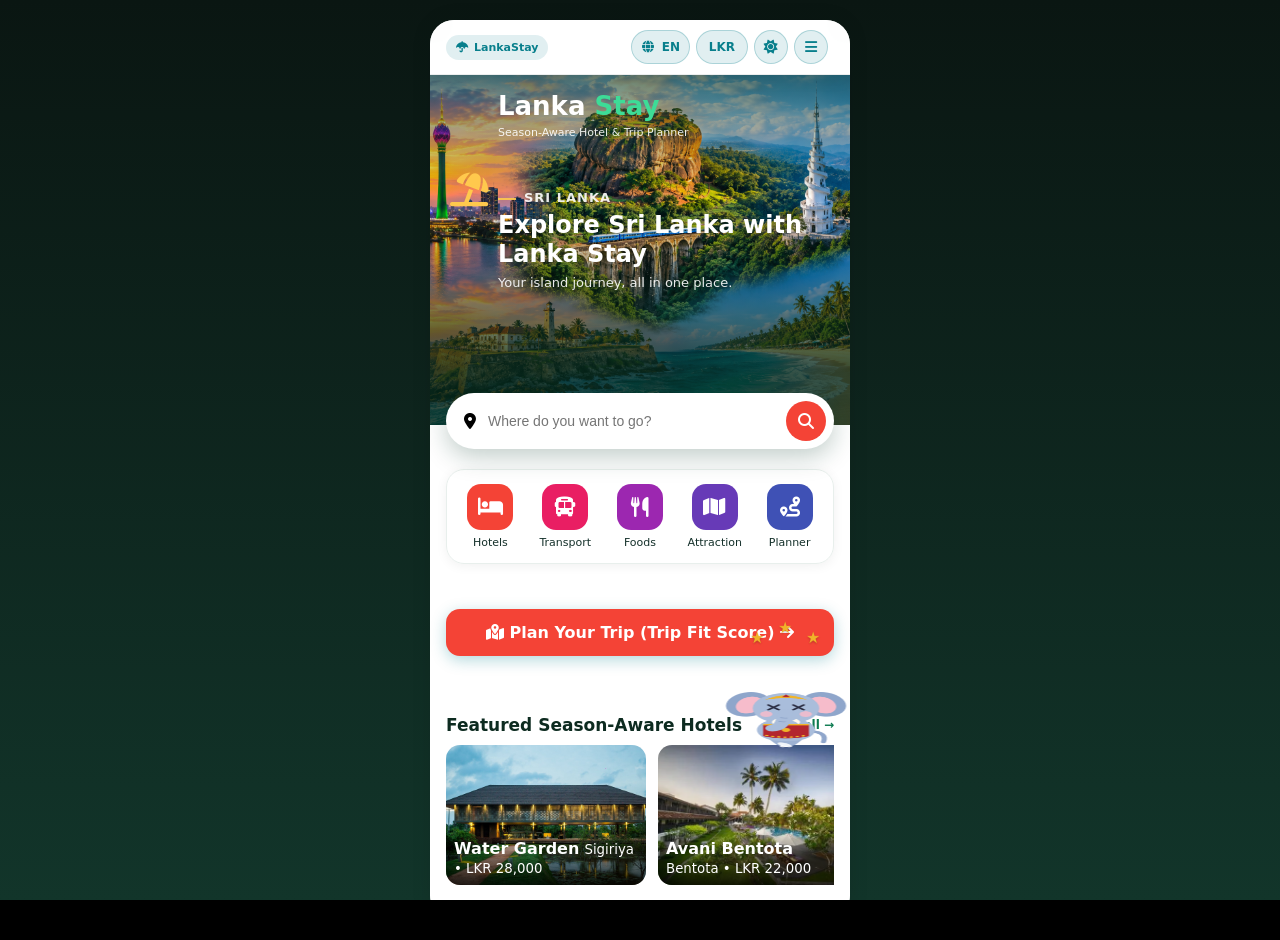
==== index.html @ 97953685 "Update index.html" ====
<!DOCTYPE html>
<html lang="en">

<head>
  <meta charset="UTF-8">
  <meta name="viewport" content="width=device-width, initial-scale=1.0">
  <title>LankaStay - Home</title>
  <link rel="stylesheet" href="https://cdnjs.cloudflare.com/ajax/libs/font-awesome/6.7.2/css/all.min.css">
  <link rel="stylesheet" href="stylego.css">
</head>

<body>
  <div class="app" id="appFrame">
    <div class="sys-utility-bar">
      <div class="sys-alert"><i class="fa-solid fa-umbrella"></i> <span data-i18n="poya_alert"><b>LankaStay</b></span>
      </div>
      <div class="sys-utility-controls">
        <label class="sys-select">
          <i class="fa-solid fa-globe"></i>
          <select id="langSelect" onchange="setLanguage(this.value)" aria-label="Language">
            <option value="en">EN</option>
            <option value="si">සිං</option>
            <option value="ta">த</option>
          </select>
        </label>
        <button class="sys-btn sys-curr-btn" onclick="toggleCurrency()" aria-label="Currency">LKR</button>
        <button class="sys-btn sys-theme-btn" onclick="toggleDarkMode()" aria-label="Toggle dark mode">
          <i class="fa-solid fa-sun"></i><i class="fa-solid fa-moon"></i>
          <button class="sys-btn sys-theme-btn" onclick="toggleMenu()" aria-label="Open Menu">
            <i class="fa-solid fa-bars"></i>
          </button>
        </button>

        <!-- Slide-out Drawer Navigation Menu -->
        <div id="navDrawer" class="nav-drawer">
          <div class="drawer-header">
            <div class="footer-logo" style="margin-bottom:0;">
              <i class="fa-solid fa-umbrella-beach logo-icon-gold" style="font-size:24px;"></i>
              <div class="logo-text">
                <h2 class="color123">LANKA STAY</h2>
              </div>
            </div>
            <button class="close-btn" onclick="toggleMenu()" aria-label="Close Menu"><i
                class="fa-solid fa-xmark"></i></button>
          </div>

          <div class="drawer-content">
            <span class="drawer-section-title">EXPLORE</span>
            <a href="index.html" class="drawer-link active">Home</a>
            <a href="hotel.html" class="drawer-link">Hotel Packages</a>
            <a href="explore.html" class="drawer-link">Explore</a>
            <a href="planner.html" class="drawer-link">Trip Planner</a>
            <a href="explore.html" class="drawer-link">Destinations</a>
            <a href="planner.html" class="drawer-link">Day Tours</a>
            <a href="profile.html" class="drawer-link">Profile</a>

            <span class="drawer-section-title">MORE</span>
            <a href="index.html" class="drawer-link">Why Us</a>
            <a href="index.html" class="drawer-link">Blog</a>
            <a href="index.html" class="drawer-link">Testimonials</a>
            <a href="saved.html" class="drawer-link">Saved</a>
          </div>
        </div>

        <!-- Background Dark Overlay -->
        <div id="drawerOverlay" class="drawer-overlay" onclick="toggleMenu()"></div>
      </div>
    </div>


    <main class="screen">
      <section class="hero">
        <div class="top-bar">
          <i class="fa-solid fa-umbrella-beach logo-icon"></i>
          <div class="brand">
            <h1>Lanka <span>Stay</span></h1>
            <small>Season-Aware Hotel &amp; Trip Planner</small>


            <p class="kicker">SRI LANKA</p>
            <h2 data-i18n="hero_title">Explore Sri Lanka with <span>Lanka Stay</span></h2>
            <p data-i18n="hero_sub">Your island journey, all in one place.</p>

            <form class="search-pill" action="explore.html">
              <i class="fa-solid fa-location-dot"></i>
              <input type="text" name="q" placeholder="Where do you want to go?" data-i18n="search_placeholder">
              <button type="submit"><i class="fa-solid fa-magnifying-glass"></i></button>
            </form>
      </section>

      <section class="content">
        <div class="categories">
          <a href="hotel.html"><span class="box green"><i class="fa-solid fa-bed"></i></span><span
              data-i18n="hotels">Hotels</span></a>
          <a href="https://pickme.lk/services/ride/"><span class="box blue"><i
                class="fa-solid fa-bus"></i></span></span><span data-i18n="transport">Transport</span></a>
          <a href="explore.html"><span class="box orange"><i class="fa-solid fa-utensils"></i></span></span><span
              data-i18n="foods">Foods</span></a>
          <a href="explore.html"><span class="box purple"><i class="fas fa-map"></i></span></span><span
              data-i18n="attraction">Map</span></a>
          <a href="planner.html"><span class="box leaf"><i class="fa-solid fa-route"></i></span><span
              data-i18n="planner">Planner</span></a>
        </div>
        <br>


        <div class="button-container">
          <button class="plan-btn" onclick="location.href='planner.html'">
            <i class="fa-solid fa-map-location-dot"></i>
            <span data-i18n="plan_trip_btn">Plan Your Trip (Trip Fit Score)</span>
            <i class="fa-solid fa-arrow-right"></i>
          </button>
        </div>
        <br>

        <div class="section-title">
          <h3 data-i18n="featured_hotels">Featured Season-Aware Hotels</h3>
          <a href="hotel.html" data-i18n="view_all">View all →</a>
        </div>

        <div class="popular" style="display:flex; gap:12px; overflow-x:auto;">
          <a href="hotel.html" class="mini-card"
            style="flex:0 0 200px; height:140px; border-radius:14px; position:relative; overflow:hidden;">
            <img src="./images/water-garden-sigiriya.jpg" alt="Water Garden"
              style="width:100%; height:100%; object-fit:cover;">
            <div class="caption"
              style="position:absolute; bottom:0; padding:8px; background:linear-gradient(transparent, rgba(0,0,0,0.8)); color:white; width:100%;">
              <b>Water Garden</b>
              <small>Sigiriya • <span data-lkr="28000">LKR 28,000</span></small>
            </div>
          </a>
          <a href="hotel.html" class="mini-card"
            style="flex:0 0 200px; height:140px; border-radius:14px; position:relative; overflow:hidden;">
            <img src=".//images/avanib.webp" alt="Avani" style="width:100%; height:100%; object-fit:cover;">
            <div class="caption"
              style="position:absolute; bottom:0; padding:8px; background:linear-gradient(transparent, rgba(0,0,0,0.8)); color:white; width:100%;">
              <b>Avani Bentota</b>
              <small>Bentota • <span data-lkr="22000">LKR 22,000</span></small>
            </div>
          </a>
          <a href="hotel.html" class="mini-card"
            style="flex:0 0 200px; height:140px; border-radius:14px; position:relative; overflow:hidden;">
            <img src="./images/wallawwa-kotugoda.jpg" alt="Water Garden"
              style="width:100%; height:100%; object-fit:cover;">
            <div class="caption"
              style="position:absolute; bottom:0; padding:8px; background:linear-gradient(transparent, rgba(0,0,0,0.8)); color:white; width:100%;">
              <b>Wallawwa Hotel</b>
              <small>Kotugoda • <span data-lkr="28000">LKR 28,000</span></small>
            </div>
          </a>
          <a href="hotel.html" class="mini-card"
            style="flex:0 0 200px; height:140px; border-radius:14px; position:relative; overflow:hidden;">
            <img src="./images/ugabaypasikuda.webp" alt="Uga bay" style="width:100%; height:100%; object-fit:cover;">
            <div class="caption"
              style="position:absolute; bottom:0; padding:8px; background:linear-gradient(transparent, rgba(0,0,0,0.8)); color:white; width:100%;">
              <b>Uga bay hotel</b>
              <small>Pasikuda • <span data-lkr="28000">LKR 28,000</span></small>
            </div>
          </a>
        </div>
        <br>
        <br>

        <br>
        <div class="weather-compact-card">
          <!-- Left Side: Live Weather -->
          <div class="weather-col left">
            <i id="weather-main-icon" class="fa-solid fa-cloud-sun weather-mini-icon"></i>
            <div>
              <h4 data-i18n="weather_title">Sri Lanka Weather</h4>
              <div class="temp-row">
                <span id="current-temp">--°C</span>
                <span id="weather-desc">Loading...</span>
              </div>
            </div>
          </div>

          <!-- Divider -->
          <div class="weather-divider"></div>

          <!-- Right Side: Future 2 Days & Button -->
          <div class="weather-col right">
            <div class="forecast-pills">
              <span class="pill" id="pill-day-1">Tomorrow: <strong>--°C / --°C</strong></span>
              <span class="pill" id="pill-day-2">In 2 Days: <strong>--°C / --°C</strong></span>
            </div>
            <button class="show-more-mini-btn" id="showMoreBtn">Show More <i class="fa-solid fa-arrow-right"
                style="font-size: 0.65rem; margin-left: 2px;"></i></button>
          </div>
        </div>

        <!-- Extended View Modal (Cards & Graphs Pop-up) -->
        <div class="weather-modal" id="weatherModal">
          <div class="modal-content">
            <span class="close-btn" id="closeModal">&times;</span>
            <h2>Extended Forecast & Analytics</h2>
            <p style="font-size: 0.9rem; opacity: 0.8; margin-top: -10px;">Detailed 48-hour outlook and temperature
              graph.</p>

            <div class="forecast-mini-list" id="modal-forecast-list" style="margin-top: 20px;">
              <div class="forecast-mini-item">
                <span id="modal-day-1-name">Tomorrow</span>
                <span id="modal-day-1-val">Loading...</span>
              </div>
              <div class="forecast-mini-item">
                <span id="modal-day-2-name">In 2 Days</span>
                <span id="modal-day-2-val">Loading...</span>
              </div>
            </div>

            <!-- Graph Section -->
            <div class="chart-container">
              <div class="chart-title">Temperature Trend (°C)</div>
              <div class="bar-graph">
                <div class="bar-col">
                  <span id="graph-val-0" style="font-size: 0.7rem; margin-bottom: 4px;">--°</span>
                  <div class="bar" id="bar-0" style="height: 50%;"></div>
                  <span class="bar-label">Today</span>
                </div>
                <div class="bar-col">
                  <span id="graph-val-1" style="font-size: 0.7rem; margin-bottom: 4px;">--°</span>
                  <div class="bar" id="bar-1" style="height: 50%;"></div>
                  <span class="bar-label" id="label-day-1">Wed</span>
                </div>
                <div class="bar-col">
                  <span id="graph-val-2" style="font-size: 0.7rem; margin-bottom: 4px;">--°</span>
                  <div class="bar" id="bar-2" style="height: 50%;"></div>
                  <span class="bar-label" id="label-day-2">Thu</span>
                </div>
              </div>
            </div>
          </div>
        </div>
        <br>
        <br>
        <br>

        <section class="ai-fullwidth-banner">
          <div class="ai-banner-content">
            <h1 class="ai-title">Trip Fit &amp; Monsoon Engine</h1>
            <div class="ai-chip-icon">
              <i class="fa-solid fa-microchip"></i>
            </div>
            <p class="ai-subtitle">
              Calculates dynamic 0-100 compatibility scores, real road driving hours (OSRM matrix), and seasonal
              down-ranking.
            </p>
            <button class="ai-action-btn" onclick="location.href='planner.html'">
              <i class="fa-solid fa-robot"></i> Calculate Trip Fit
            </button>
          </div>
        </section>
      </section>

      <section class="gallery-section">
        <div class="header-text">
          <h2>OUR GALLERY</h2>
        </div>
        <br>

        <!-- Navigation Arrow Left -->
        <button class="nav-arrow left" id="prevBtn">&lt;</button>

        <!-- 3D Carousel Track -->
        <div class="carousel-track">
          <div class="card" data-index="0" data-name="" data-role="">
            <img src=".//images/bg1.jpeg" alt="Member 1">
          </div>
          <div class="card" data-index="1" data-name="" data-role="">
            <img src=".//images/bg2.jpeg" alt="Member 2">
          </div>
          <div class="card" data-index="2" data-name="" data-role="">
            <img src=".//images/bg3.jpeg" alt="Member 3">
          </div>
          <div class="card" data-index="2" data-name="" data-role="">
            <img src=".//images/bg4.jpeg" alt="Member 3">
          </div>
          <div class="card" data-index="2" data-name="" data-role="">
            <img src=".//images/bg5.jpeg" alt="Member 3">
          </div>
          <div class="card" data-index="3" data-name="" data-role="">
            <img src=".//images/bg6.jpeg" alt="Member 4">
          </div>
          <div class="card" data-index="4" data-name="" data-role="">
            <img src=".//images/bg7.jpeg" alt="Member 5">
          </div>
          <div class="card" data-index="2" data-name="" data-role="">
            <img src=".//images/bg8.jpeg" alt="Member 3">
          </div>
          <div class="card" data-index="2" data-name="" data-role="">
            <img src=".//images/bg9.jpeg" alt="Member 3">
          </div>
          <div class="card" data-index="5" data-name="" data-role="">
            <img src=".//images/bg10.jpeg" alt="Member 6">
          </div>
        </div>

        <!-- Navigation Arrow Right -->
        <button class="nav-arrow right" id="nextBtn">&gt;</button>

        <!-- Dynamic Member Info -->
        <div class="member-info">
          <h2 class="member-name" id="memberName">Emily Kim</h2>
          <p class="member-role" id="memberRole">FOUNDER</p>
        </div>

        <!-- Indicator Dots -->
        <div class="dots" id="dotsContainer"></div>
      </section>

      <section class="dest-header-section">
        <!-- Top Intro Box -->
        <div class="dest-intro-box">
          <h2 class="dest-main-title">
            <span data-i18n="discover_the_beauty_of" style="color: #000000;">Discover The Beauty Of</span><br>
            <span data-i18n="sri_lanka" style="color: #D4AF37;">Sri Lanka</span>
          </h2>
          <p class="dest-main-desc"><span data-i18n="discover_paragraph">
              Explore a land of breathtaking landscapes, golden beaches, ancient wonders, and unforgettable adventures.
              From misty mountains to topical coastlines, every destination tells a beautiful story.
            </span></p>
        </div>

        <!-- Featured Destination Card -->
        <article class="dest-detail-card">
          <h1 class="dest-name"><span data-i18n="journey_he">Journey Throught Paradise></span></h1>
          <p class="dest-bio"><span data-i18n="journey_para">
              Discover Sri Lanaka's most beautiful destinations, from peaceful beaches and green mountains to historical
              cities and hidden natural wonders. Every journey brings a new experince.....
            </span></p>

          <!-- Meta Information Badges -->
          <div class="dest-meta-list">
            <div class="dest-meta-item">
              <div class="meta-icon-btn">
                <i class="fas fa-hotel"></i>
              </div>
              <div class="meta-text">
                <span><span data-i18n="dest1">Comfortable Hotels</span></span>
              </div>
            </div>

            <div class="dest-meta-list">
              <div class="dest-meta-item">
                <div class="meta-icon-btn">
                  <i class="fas fa-route"></i>
                </div>
                <div class="meta-text">
                  <span><span data-i18n="dest2">Your Perfect Journey</span></span>
                </div>
              </div>

              <div class="dest-meta-list">
                <div class="dest-meta-item">
                  <div class="meta-icon-btn">
                    <i class="fas fa-car"></i>
                  </div>
                  <div class="meta-text">
                    <span><span data-i18n="dest3">Transportation</span></span>
                  </div>
                </div>

                <div class="dest-meta-list">
                  <div class="dest-meta-item">
                    <div class="meta-icon-btn">
                      <i class="fas fa-mountain"></i>
                    </div>
                    <div class="meta-text">
                      <span><span data-i18n="dest4">Nature & Wildlife</span></span>
                    </div>
                  </div>

                  <div class="dest-meta-list">
                    <div class="dest-meta-item">
                      <div class="meta-icon-btn">
                        <i class="fas fa-landmark"></i>
                      </div>
                      <div class="meta-text">
                        <span><span data-i18n="dest5">Historical Places</span></span>
                      </div>
                    </div>

                    <div class="dest-meta-item">
                      <div class="meta-icon-btn">
                        <i class="fas fa-utensils"></i>
                      </div>
                      <div class="meta-text">
                        <span><span data-i18n="dest6">Sri Lanka Foods</span></span>
                      </div>
                    </div>
                  </div>
                  <br>
                  <button class="ai-action-btn" onclick="location.href='explore.html'">
                    <i class="fa-solid fa-location-dot"></i><span data-i18n="dest_btn">Explore Destination</span>
                  </button>
        </article>
      </section>

      <section class="elephant-section">
        <article class="elephant-card">
          <!-- Left Side Picture -->
          <div class="elephant-img-wrapper">
            <img src=".//images/elephanthome.jpeg" alt="Save Sri Lankan Elephants">
          </div>

          <!-- Right Side Content -->
          <div class="elephant-content">
            <div class="elephant-tag"><span data-i18n="ele_t">Wildlife Conservation</span></div>
            <h2 class="elephant-title"><span data-i18n="ele_t2">Save Sri Lanka's Gentle Giants</span></h2>

            <p class="elephant-desc"><span data-i18n="ele_t3">
                Sri Lanka is home to the Asian elephant subspecies (<i>Elephas maximus maximus</i>). Human-elephant
                conflict and habitat loss severely threaten their survival. Join conservation efforts, support ethical
                elephant sanctuaries, and protect their natural migratory corridors.
              </span></p>

            <!-- Meta Features & CTA Button -->
            <div class="elephant-footer">
              <div class="elephant-stat">
                <i class="fa-solid fa-tree"></i>
                <span><span data-i18n="ele_t4"><b>Udawalawe &amp; Minneriya</b> Protection Zones</span></span>
              </div>
              <button class="elephant-action-btn"
                onclick="alert('Thank you for supporting Sri Lankan Elephant Conservation!')">
                <span><span data-i18n="ele_btn">Support Now</span></span>
                <i class="fa-solid fa-arrow-right"></i>
              </button>
            </div>
          </div>
        </article>
      </section>


      <!-- Features & Accuracy Section -->
      <section class="features-section">
        <div class="features-container">

          <!-- Card 1: Customer First -->
          <article class="feature-card">
            <div class="feature-icon-box">
              <i class="fas fa-heart"></i>
            </div>
            <h3 class="feature-title"><span data-i18n="ban1">Customer First</span></h3>
            <p class="feature-desc"><span data-i18n="band1">
                Our travelers are at the heart of everything we do. Every journey is designed around your comfort,
                satisfaction, and happiness.
              </span></p>
          </article>

          <!-- Card 2: Authenticity -->
          <article class="feature-card">
            <div class="feature-icon-box">
              <i class="fa-solid fa-globe"></i>
            </div>
            <h3 class="feature-title"><span data-i18n="ban2">Authenticity</span></h3>
            <p class="feature-desc"><span data-i18n="band2">
                We share the real essence of Sri Lanka — its people, culture, and landscapes — offering experiences that
                are genuine and meaningful.
              </span></p>
          </article>

          <!-- Card 3: Reliability & Accuracy -->
          <article class="feature-card">
            <div class="feature-icon-box">
              <i class="fas fa-shield-alt"></i>
            </div>
            <h3 class="feature-title"><span data-i18n="ban3">Reliability</span></h3>
            <p class="feature-desc"><span data-i18n="band3">
                We provide precise travel insights, real-time monsoon advisories, and accurate hotel rates to ensure a
                seamless trip experience.
              </span></p>
          </article>

        </div>
      </section>


      <section class="video-section">
        <div class="video-text">
          <h3 class="video-title"><span data-i18n="vidt">Discover Sri Lanka</span></h3>
          <p class="video-desc"><span data-i18n="vidb">
              Sri Lanka is a tropical island with golden beaches, misty tea hills,
              ancient temples and wild safaris, all within a few hours of each other.
            </span></p>
        </div>
        <div class="video-card">
          <video autoplay muted loop playsinline preload="auto" poster=".//images/mainvideo.mp4">
            <source src=".//images/mainvideo.mp4" type="video/mp4">
          </video>
        </div>
      </section>
      <br>
      <br>

      <!-- FAQ Section -->
      <section class="faq-section">
        <div class="faq-container">
          <div class="faq-header-content">
            <h2 class="faq-title">Planning a Trip to Sri Lanka: Common Questions</h2>
            <p class="faq-desc">The questions travellers ask us most, answered by a local team that runs these routes
              every week.</p>
            <a href="#" class="faq-see-all">See all frequently asked questions →</a>
          </div>

          <div class="faq-accordion">
            <!-- FAQ Item 1 -->
            <div class="faq-item">
              <button class="faq-question" onclick="toggleFaq(this)">
                <span>When is the best time to visit Sri Lanka?</span>
                <i class="fa-solid fa-plus faq-icon"></i>
              </button>
              <div class="faq-answer">
                <p>Sri Lanka is a year-round destination! The best time depends on where you go: the South & West coasts
                  are best from December to April, while the East coast is ideal from May to September.</p>
              </div>
            </div>

            <!-- FAQ Item 2 -->
            <div class="faq-item">
              <button class="faq-question" onclick="toggleFaq(this)">
                <span>Do I need a visa to travel to Sri Lanka?</span>
                <i class="fa-solid fa-plus faq-icon"></i>
              </button>
              <div class="faq-answer">
                <p>Yes, most travelers require an Electronic Travel Authorization (ETA) or tourist visa prior to
                  arrival, which can easily be applied for online.</p>
              </div>
            </div>

            <!-- FAQ Item 3 -->
            <div class="faq-item">
              <button class="faq-question" onclick="toggleFaq(this)">
                <span>Is Sri Lanka safe for tourists?</span>
                <i class="fa-solid fa-plus faq-icon"></i>
              </button>
              <div class="faq-answer">
                <p>Sri Lanka is widely considered one of the safest and friendliest countries for travelers, with low
                  violent crime rates against tourists.</p>
              </div>
            </div>

            <!-- FAQ Item 4 -->
            <div class="faq-item">
              <button class="faq-question" onclick="toggleFaq(this)">
                <span>How much does a Sri Lanka tour cost?</span>
                <i class="fa-solid fa-plus faq-icon"></i>
              </button>
              <div class="faq-answer">
                <p>Costs vary depending on your style—budget backpacker styles can be very economical, while mid-range
                  private tours with drivers and boutique hotels range comfortably based on season.</p>
              </div>
            </div>

            <!-- FAQ Item 5 -->
            <div class="faq-item">
              <button class="faq-question" onclick="toggleFaq(this)">
                <span>How many days do you need in Sri Lanka?</span>
                <i class="fa-solid fa-plus faq-icon"></i>
              </button>
              <div class="faq-answer">
                <p>To experience the cultural triangle, hill country tea plantations, and southern beaches comfortably,
                  10 to 14 days is the ideal duration.</p>
              </div>
            </div>
          </div>
        </div>
      </section>
      <br>
      <br>

      <!-- Mobile App Comprehensive Footer -->
      <footer class="app-footer">

        <div class="fotter-brand-section">
          <div class="footer-logo">
            <i class="fa-solid fa-umbrella-beach logo-icon-gold"></i>
            <div class="logo-text">
              <h2>LANAKA STAY</h2>
              <small>YOUR JOURNEY, OUR CARE</small>
            </div>
          </div>
          <p class="footer-about-text">
            <strong>LANKA Stay</strong><span data-i18n="fd1"> - operated by LankaGo (Pvt) Ltd and incorporated under
              companies Act No. 7 0f 2026 (company Registration no. PV00345889) - is your trusted Sri Lanka travel
              partner, dedicated to craftingtailor-made journeys, authenticexperiences, culturalimmersion, and
              exceptional comfort.
            </span>
          </p>

          <p class="footer-about-text"><span data-i18n="fd2">
              We bring your travel dreams to life through expertly curated itineraries, genuine local insights, and
              personalized service every step of the way - <em>Because your journey our care.</em>
            </span></p>

          <div class="footer-social-icons">
            <a href="#"><i class="fa-brands fa-linkedin-in"></i></a>
            <a href="#"><i class="fa-brands fa-facebook-f"></i></a>
            <a href="#"><i class="fa-brands fa-instagram"></i></a>
            <a href="#"><i class="fa-brands fa-youtube"></i></a>
            <a href="#"><i class="fa-brands fa-pinterest-p"></i></a>
            <a href="#"><i class="fa-brands fa-x-twitter"></i></a>
            <a href="#"><i class="fa-brands fa-tiktok"></i></a>
          </div>

          <div class="footer-partner-badge">
            <span class="badge-tag">PARTNERED ON SOCIAL MEDIA</span>
            <div class="partner-box-content">
              <div class="partner-logo-title">Pick Me</div>
              <div class="partner-sub">official Travel Media Partner</div>
            </div>
          </div>
        </div>

        <hr class="footer-divider">

        <div class="footer-block">
          <h3 class="footer-heading"><span data-i18n="lh">QUICK LINKS</span></h3>
          <ul class="footer-nav-list">
            <li><a href="index.html"><span data-i18n="l1">Home</span></a></li>
            <li><a href="index.html"><span data-i18n="l2">Travel Testimonials</span></a></li>
            <li><a href="index.html"><span data-i18n="l3">Tour Package</span></a></li>
            <li><a href="index.html"><span data-i18n="l4">Day Tours</span></a></li>
            <li><a href="index.html"><span data-i18n="l5">Destinations</span></a></li>
            <li><a href="index.html"><span data-i18n="l6">Tailor Made Tours</span></a></li>
            <li><a href="index.html"><span data-i18n="l7">MICE &amp; Corporate Travel</span></a></li>
            <li><a href="index.html"><span data-i18n="l8">Blog</span></a></li>
            <li><a href="index.html"><span data-i18n="l9">Careers</span></a></li>
            <li><a href="index.html"><span data-i18n="l10">Our Partners</span></a></li>
            <li><a href="index.html"><span data-i18n="l11">pay-fee-PVT-Ltd</span></a></li>
            <li><a href="index.html"><span data-i18n="l12">Faq</span></a></li>
            <li><a href="index.html"><span data-i18n="l13">About Us</span></a></li>
            <li><a href="index.html"><span data-i18n="l14">Contackt Us</span></a></li>
            <li><a href="index.html"><span data-i18n="l15">Rate Us</span></a></li>
          </ul>
        </div>

        <hr class="footer-divider">

        <div class="footer-block">
          <h3 class="footer-heading"><span data-i18n="destinations">DESTINATIONS</span></h3>
          <ul class="footer-nav-list">
            <li><a href="#"><span data-i18n="sigiriya">Sigiriya</span></a></li>
            <li><a href="#"><span data-i18n="kandy">Kandy</span></a></li>
            <li><a href="#"><span data-i18n="ella">Ella</span></a></li>
            <li><a href="#"><span data-i18n="nuwara_eliya">Nuwara Eliya</span></a></li>
            <li><a href="#"><span data-i18n="mirissa">Mirissa</span></a></li>
            <li><a href="#"><span data-i18n="galle">Galle</span></a></li>
            <li><a href="#"><span data-i18n="yala_national_park">Yala National Park</span></a></li>
            <li><a href="#"><span data-i18n="colombo">Colombo</span></a></li>
            <li><a href="#"><span data-i18n="arugam_bay">Arugam Bay</span></a></li>
          </ul>
        </div>

        <div class="footer-block">
          <h3 class="footer-heading">BROWSE SRI LANKA TOURS</h3>
          <div class="footer-tags-wrapper">
            <a href="#" class="tour-chip">Wildlife Safaris</a>
            <a href="#" class="tour-chip">Honeymoon Pakages</a>
            <a href="#" class="tour-chip">Luxury Packages</a>
            <a href="#" class="tour-chip">Family Trips</a>
            <a href="#" class="tour-chip">Ayurveda &amp; Wellness</a>
            <a href="#" class="tour-chip">Cultural Tours</a>
            <a href="#" class="tour-chip">Heritage &amp; History</a>
            <a href="#" class="tour-chip">Beach holidays</a>
            <a href="#" class="tour-chip">Adventure Tours</a>
            <a href="#" class="tour-chip">Nature &amp; Hills</a>
            <a href="#" class="tour-chip">Private Transfers</a>
            <a href="#" class="tour-chip">Scenic Train Journeys</a>
            <a href="#" class="tour-chip">7 Days in Sri Lanka</a>
            <a href="#" class="tour-chip">10 Days in Sri Lanka</a>
            <a href="#" class="tour-chip">12 Days in Sri Lanka</a>
            <a href="#" class="tour-chip">14 Days in Sri Lanka</a>
          </div>
        </div>

        <hr class="footer-divider">

        <div class="footer-block">
          <h3 class="footer-heading">OUR OFFICE</h3>
          <ul class="footer-contact-list">
            <li>
              <i class="fa-solid fa-phone"></i>
              <span>Hotline: +94 85 345 3454</span>
            </li>
            <li>
              <i class="fa-solid fa-phone-volume"></i>
              <span>Genaral: +94 11 478 6784</span>
            </li>
            <li>
              <i class="fa-solid fa-whatsapp"></i>
              <span>Chat On WhatsApp</span>
            </li>
            <li>
              <i class="fa-solid fa-envelope"></i>
              <span>info@lankastay.com</span>
            </li>
            <li>
              <i class="fa-solid fa-location-dot"></i>
              <span>Lanka Stay (Pvt) Ltd, No. 105/A1, Western Province, Colombo3, Sri Lanka</span>
            </li>
          </ul>
        </div>

        <div class="footer-newsletter-card">
          <h3 class="newsletter-sub">Subsscribe to recive travel tips and exclusive offers.</h3>
          <from class="newsletter-form" onsubmit="event.preventDefault(); alert('Subsscribe successfully!');">
            <input type="text" placeholder="Your Name" required>
            <input type="email" placeholder="Your Email" required>
            <button type="submit">Subscribe Now</button>
          </from>
        </div>

        <div class="footer-legal">
          <p>&copy; 2026 <strong>Lanka Stay (Pvt) Ltd</strong>. All rights reserved.</p>
          <div class="footer-legal-links">
            <a href="#">Privacy Policy</a> &bull;
            <a href="#">Terms and Conditions</a> &bull;
            <a href="#">Cookie Policy</a> &bull;
            <a href="#">Sitemap</a>
          </div>
        </div>

      </footer>

    </main>

  </div>
  <script src="translations.js"></script>
  <script src="app.js"></script>
  <script>window.EBOT = {container: "main", bottomOffset: 70};</script>
  <script src="knowledge.js"></script>
  <script src="elephant-bot.js"></script>
</body>

</html>
---- stylego.css ----
/* LANKA STAY / LANKA GO - MASTER STYLESHEET */

* {
  box-sizing: border-box;
  margin: 0;
  padding: 0;
}

html,
body {
  margin: 0;
  padding: 0;
  height: 100%;
  scrollbar-width: none !important;
  -ms-overflow-style: none !important;
  background-color: black !important;
  overflow: hidden;
}

html::-webkit-scrollbar,
body::-webkit-scrollbar {
  display: none !important;
  width: 0 !important;
}

body {
  font-family: 'Segoe UI', system-ui, -apple-system, sans-serif;
  background: #0b1d16;
  color: #14302a;
}

a {
  color: inherit;
  text-decoration: none;
}

button {
  font: inherit;
  border: 0;
  background: none;
  cursor: pointer;
}

/* App Wrapper & Mobile Frame */
.app {
  width: 100%;
  max-width: 1200px;
  height: 100vh;
  height: 100dvh;
  margin: 0 auto;
  min-height: 100vh;
  box-sizing: border-box;
  background: #ffffff;
  display: flex;
  flex-direction: column;
  overflow: hidden;
  position: relative;
  box-shadow: 0 0 30px rgba(0, 0, 0, 0.5);
  transition: background 0.3s, color 0.3s;
}

/* Comprehensive Dark Mode Overrides */
.app.dark-mode {
  background: #121c17 !important;
  color: #e2f1ea !important;
}

.app.dark-mode .page-header h2,
.app.dark-mode .section-title h3,
.app.dark-mode .me h2,
.app.dark-mode .loc-section-title,
.app.dark-mode .loc-form-group label,
.app.dark-mode .loc-stat-item strong {
  color: #ffffff !important;
}

.app.dark-mode .categories,
.app.dark-mode .menu-item,
.app.dark-mode .loc-section,
.app.dark-mode .loc-stats-bar,
.app.dark-mode .loc-hotel-card,
.app.dark-mode .place-card,
.app.dark-mode .dest-card-new {
  background: #1a2821 !important;
  border-color: #2a3d33 !important;
  color: #e2f1ea !important;
}

.app.dark-mode .dest-details-box h3,
.app.dark-mode .loc-hotel-info h3 {
  color: #ffffff !important;
}

.app.dark-mode .loc-input-field {
  background: #24382e !important;
  color: #ffffff !important;
  border-color: #355243 !important;
}

.app.dark-mode .bottom-nav {
  background: #14201a !important;
  border-top-color: #24352b !important;
}

.app.dark-mode .bottom-nav a {
  color: #9cbcae !important;
}

.app.dark-mode .bottom-nav a.active {
  color: #3ddc97 !important;
}

.app.dark-mode .search-pill {
  background: #1a2821 !important;
  color: #ffffff !important;
}

.app.dark-mode .search-pill input {
  color: #ffffff !important;
  background: transparent !important;
}

.app.dark-mode .chip {
  background: #24382e !important;
  color: #a8d5c2 !important;
}

.app.dark-mode .chip.active {
  background: #1d6b4f !important;
  color: #ffffff !important;
}

.app.dark-mode .ai-fullwidth-banner {
  background: #1a2821 !important;
  border-color: #2a3d33 !important;
  color: #a8d5c2 !important;
}

.app.dark-mode .ai-title {
  color: #3ddc97 !important;
}

.app.dark-mode .chat-window {
  background: #121c17 !important;
  color: #ffffff !important;
}

.app.dark-mode .msg-bot {
  background: #1a2821 !important;
  color: #ffffff !important;
}

.screen {
  flex: 1;
  overflow-y: auto;
  overflow-x: hidden;
  padding-bottom: 90px;
  scrollbar-width: none;
  -ms-overflow-style: none;
}

.screen::-webkit-scrollbar {
  display: none;
}

/* Slide-out Drawer Base (Light Mode Default) */
.nav-drawer {
  position: fixed;
  top: 0;
  right: -320px; /* Hidden off-screen by default */
  width: 280px;
  height: 100vh;
  height: 100dvh;
  background-color: #ffffff; /* White background for Light Mode */
  box-shadow: -5px 0 20px rgba(0, 0, 0, 0.4);
  transition: right 0.3s ease-in-out, background-color 0.3s;
  z-index: 2000;
  display: flex;
  flex-direction: column;
  overflow-y: auto;
}

/* Open state */
.nav-drawer.open {
  right: 0;
}

/* Drawer Header */
.drawer-header {
  display: flex;
  justify-content: space-between;
  align-items: center;
  padding: 16px 20px;
  border-bottom: 1px solid rgba(0, 0, 0, 0.1);
}

.drawer-header .logo-text h2 {
  color: #000000 !important; /* Dark text in Light Mode */
}

.close-btn {
  background: none;
  border: none;
  color: #000000;
  font-size: 22px;
  cursor: pointer;
}

/* Drawer Content Links */
.drawer-content {
  padding: 16px 20px;
  display: flex;
  flex-direction: column;
}

.drawer-section-title {
  font-size: 11px;
  letter-spacing: 1.5px;
  color: #12b866; /* Green accent */
  margin-top: 15px;
  margin-bottom: 8px;
  font-weight: 700;
}

.drawer-link {
  color: #000000; /* Dark text in Light Mode */
  text-decoration: none;
  font-size: 15px;
  font-weight: 600;
  padding: 10px 0;
  border-bottom: 1px solid rgba(0, 0, 0, 0.05);
  transition: color 0.2s;
}

.drawer-link:hover, 
.drawer-link.active {
  color: #f44336;
}


/* ========================================== */
/* DARK MODE OVERRIDES FOR NAVIGATION DRAWER  */
/* ========================================== */
.app.dark-mode .nav-drawer {
  background-color: #121c17 !important; /* Dark background matching your app */
  border-left: 1px solid #2a3d33;
}

.app.dark-mode .nav-drawer .drawer-header {
  border-bottom-color: rgba(255, 255, 255, 0.1);
}

.app.dark-mode .nav-drawer .drawer-header .logo-text h2 {
  color: #ffffff !important; /* White text in Dark Mode */
}

.app.dark-mode .nav-drawer .close-btn {
  color: #ffffff !important;
}

.app.dark-mode .nav-drawer .drawer-section-title {
  color: #3ddc97 !important; /* Accent green in Dark Mode */
}

.app.dark-mode .nav-drawer .drawer-link {
  color: #e2f1ea !important; /* Light text for links in Dark Mode */
  border-bottom-color: rgba(255, 255, 255, 0.05);
}

.app.dark-mode .nav-drawer .drawer-link:hover, 
.app.dark-mode .nav-drawer .drawer-link.active {
  color: #3ddc97 !important;
}

/* Top System Utility Header */
.sys-utility-bar {
  display: flex;
  align-items: center;
  flex-wrap: wrap;
  width: 100%;
  background: rgba(255, 255, 255, 0.92);
  color: #14302a;
  padding: 10px 16px;
  box-sizing: border-box;
  font-family: 'Segoe UI', system-ui, sans-serif;
  display: flex;
  justify-content: space-between;
  align-items: center;
  gap: 8px;
  z-index: 100;
  border-bottom: 1px solid rgba(20, 48, 42, 0.08);
  box-shadow: 0 4px 18px rgba(0, 0, 0, 0.06);
  backdrop-filter: blur(14px);
  -webkit-backdrop-filter: blur(14px);
  transition: background 0.3s, color 0.3s;
}

.sys-alert {
  display: flex;
  align-items: center;
  gap: 6px;
  padding: 6px 10px;
  border-radius: 999px;
  background: rgba(8, 127, 140, 0.12);
  color: #087f8c;
  font-size: 11px;
  font-weight: 700;
  white-space: nowrap;
  min-width: 0;
  overflow: hidden;
  text-overflow: ellipsis;
}

.sys-utility-controls {
  display: flex;
  gap: 6px;
  align-items: center;
}

/* Pill buttons */
.sys-btn,
.sys-select {
  height: 34px;
  border-radius: 999px;
  border: 1px solid rgba(8, 127, 140, 0.25);
  background: rgba(8, 127, 140, 0.12);
  color: #087f8c;
  font-size: 12px;
  font-weight: 700;
  display: flex;
  align-items: center;
  justify-content: center;
  cursor: pointer;
  transition: 0.2s;
}

.sys-btn { padding: 0 12px; }
.sys-select { padding: 0 6px 0 10px; gap: 6px; }

.sys-btn:hover,
.sys-select:hover {
  background: #087f8c;
  color: #ffffff;
  transform: translateY(-1px);
  box-shadow: 0 4px 12px rgba(8, 127, 140, 0.35);
}

.sys-btn:active { transform: scale(0.94); }

.sys-select select {
  background: transparent;
  border: 0;
  outline: 0;
  color: inherit;
  font: inherit;
  cursor: pointer;
}

.sys-theme-btn { width: 34px; padding: 0; font-size: 14px; }

/* Sun in light mode, moon in dark mode */
.sys-theme-btn .fa-moon { display: none; }
.app.dark-mode .sys-theme-btn .fa-sun { display: none; }
.app.dark-mode .sys-theme-btn .fa-moon { display: block; }

/* Language list: nicer rows (all browsers) */
.sys-select select option {
  padding: 10px 14px;
  font-size: 13px;
  font-weight: 600;
  background: #ffffff;
  color: #14302a;
}

/* Language list: rounded card (Chrome / Edge 135+) */
@supports (appearance: base-select) {
  .sys-select select,
  .sys-select select::picker(select) {
    appearance: base-select;
  }

  .sys-select select::picker-icon {
    color: inherit;
    font-size: 11px;
    transition: rotate 0.25s;
  }

  .sys-select select:open::picker-icon { rotate: 180deg; }

  .sys-select select::picker(select) {
    margin-top: 12px;
    min-width: 170px;
    padding: 6px;
    background: #ffffff;
    border: 1px solid rgba(8, 127, 140, 0.18);
    border-radius: 16px;
    box-shadow: 0 14px 34px rgba(0, 0, 0, 0.2);
  }

  .sys-select select option {
    display: flex;
    align-items: center;
    gap: 10px;
    padding: 10px 12px;
    border-radius: 12px;
    background: transparent;
    cursor: pointer;
    transition: background 0.15s;
  }

  .sys-select select option:hover,
  .sys-select select option:focus { background: rgba(8, 127, 140, 0.1); }

  .sys-select select option:checked {
    background: rgba(8, 127, 140, 0.16);
    color: #087f8c;
  }

  .sys-select select option::checkmark {
    order: 2;
    margin-left: auto;
    color: #087f8c;
  }
}

/* Dark mode */
.app.dark-mode .sys-utility-bar {
  background: rgba(20, 32, 26, 0.92) !important;
  color: #e2f1ea;
  border-bottom-color: #24352b;
  box-shadow: 0 4px 18px rgba(0, 0, 0, 0.4);
}

.app.dark-mode .sys-alert,
.app.dark-mode .sys-btn,
.app.dark-mode .sys-select {
  background: rgba(61, 220, 151, 0.14);
  border-color: rgba(61, 220, 151, 0.3);
  color: #3ddc97;
}

.app.dark-mode .sys-btn:hover,
.app.dark-mode .sys-select:hover {
  background: #3ddc97;
  color: #0b1d16;
  box-shadow: 0 4px 12px rgba(61, 220, 151, 0.35);
}

.app.dark-mode .sys-select select option {
  background: #14201a;
  color: #e2f1ea;
}

@supports (appearance: base-select) {
  .app.dark-mode .sys-select select::picker(select) {
    background: #14201a;
    border-color: rgba(61, 220, 151, 0.25);
    box-shadow: 0 14px 34px rgba(0, 0, 0, 0.6);
  }

  .app.dark-mode .sys-select select option { background: transparent; }

  .app.dark-mode .sys-select select option:hover,
  .app.dark-mode .sys-select select option:focus { background: rgba(61, 220, 151, 0.12); }

  .app.dark-mode .sys-select select option:checked {
    background: rgba(61, 220, 151, 0.2);
    color: #3ddc97;
  }

  .app.dark-mode .sys-select select option::checkmark { color: #3ddc97; }
}

/* Home Hero */
.hero {
  position: relative;
  height: 350px;
  padding: 16px 20px 0;
  color: #ffffff;
  background-color: #1d6b4f;
  background-image: linear-gradient(#0a3d2c99, #0a3d2c00 35%, #052a1ccc 85%), url("./images/bgcc.png");
  background-size: cover;
  background-position: center;
}

.top-bar {
  display: flex;
  align-items: center;
  gap: 10px;
}

.logo-icon {
  font-size: 34px;
  color: #ffc94d;
}

.brand {
  flex: 1;
}

.brand h1 {
  font-size: 26px;
  font-weight: 800;
}

.brand h1 span {
  color: #3ddc97;
}

.brand small {
  font-size: 11px;
  opacity: 0.9;
}

.icon-btn {
  width: 40px;
  height: 40px;
  border-radius: 50%;
  background: rgba(3, 11, 8, 0.6);
  color: #ffffff;
  display: grid;
  place-items: center;
  font-size: 17px;
}

.kicker {
  margin-top: 50px;
  font-size: 13px;
  font-weight: 700;
  letter-spacing: 1px;
}

.kicker::before {
  content: "";
  display: inline-block;
  width: 18px;
  height: 2px;
  background: #ffc94d;
  margin-right: 8px;
  vertical-align: middle;
}

.hero h2 {
  font-size: 24px;
  line-height: 1.2;
  margin: 6px 0;
  word-wrap: break-word;
}

.hero h2 span {
  color: #3ddc97;
}

.hero p {
  font-size: 13px;
  opacity: 0.9;
}

/* Search Pill */
.search-pill {
  position: absolute;
  left: 16px;
  right: 16px;
  bottom: -24px;
  display: flex;
  align-items: center;
  gap: 12px;
  background: #ffffff;
  color: black;
  padding: 8px 8px 8px 18px;
  border-radius: 40px;
  box-shadow: 0 8px 24px rgba(10, 61, 44, 0.25);
  z-index: 10;
}

.search-pill input {
  flex: 1;
  min-width: 0;
  border: 0;
  outline: 0;
  font-size: 14px;
}

.search-pill button {
  width: 40px;
  height: 40px;
  border-radius: 50%;
  background: #f44336;
  color: #ffffff;
  font-size: 16px;
}

.search-pill button:hover {
  transform: translateY(-2px);
  background: #6d1b16;
}

/* Content */
.content {
  padding: 44px 16px 20px;
}

.categories {
  display: flex;
  justify-content: space-between;
  padding: 14px 6px;
  border: 1px solid #e8efec;
  border-radius: 18px;
  box-shadow: 0 2px 12px rgba(0, 0, 0, 0.06);
}

.categories a {
  flex: 1;
  display: flex;
  flex-direction: column;
  align-items: center;
  gap: 6px;
  font-size: 11px;
  text-align: center;
}

.box {
  width: 46px;
  height: 46px;
  border-radius: 14px;
  color: #ffffff;
  display: grid;
  place-items: center;
  font-size: 20px;
}

.box:hover {
  transform: translateY(-2px);
}

.green {
  background: #f44336;
}

.blue {
  background: #e91e63;
}

.orange {
  background: #9c27b0;
}

.purple {
  background: #673ab7;
}

.leaf {
  background: #3f51b5;
}

.section-title {
  display: flex;
  justify-content: space-between;
  align-items: center;
  margin: 20px 0 10px;
}

.section-title h3 {
  font-size: 17px;
  color: #0d2b20;
}

.section-title a {
  font-size: 12px;
  font-weight: 700;
  color: #0b7a4f;
}

/* Button Plan Your Trip */
.button-container {
  display: flex;
  justify-content: center;
  align-items: center;
  margin: 20px 0;
}

.plan-btn {
  background: #f44336;
  color: white;
  border: none;
  padding: 14px 28px;
  font-size: 16px;
  font-weight: 600;
  border-radius: 50px;
  display: flex;
  align-items: center;
  gap: 10px;
  box-shadow: 0 4px 15px rgba(8, 127, 140, 0.30);
  transition: all 0.3s ease;
  width: 100%;
  justify-content: center;
}

.plan-btn:hover {
  transform: translateY(-2px);
  background: #6d1b16;
}

/* Weather Widget */
.weather-section {
  margin: 15px 0;
  display: flex;
  justify-content: center;
  width: 100%;
}

.weather-widget {
  background: linear-gradient(135deg, rgb(92, 92, 222), rgb(21, 180, 234));
  color: white;
  display: flex;
  align-items: center;
  padding: 12px 20px;
  border-radius: 25px;
  box-shadow: 0 6px 16px rgba(8, 127, 140, 0.25);
  gap: 15px;
  width: 100%;
}

.weather-icon i {
  font-size: 32px;
  color: #ffd700;
}

.weather-info h3 {
  margin: 0;
  font-size: 13px;
  font-weight: 500;
  opacity: 0.9;
}

.weather-info p {
  margin: 2px 0 0 0;
  font-size: 20px;
  font-weight: bold;
}

#weather-desc {
  font-size: 11px;
  text-transform: capitalize;
  opacity: 0.9;
}

/* AI / ML Banner */
.ai-fullwidth-banner {
  width: 100%;
  background: white;
  padding: 24px 16px;
  text-align: center;
  color: black;
  border-radius: 20px;
  box-sizing: border-box;
  margin: 20px 0;
  border: 1px solid white;
}

.ai-banner-content {
  display: flex;
  flex-direction: column;
  align-items: center;
  gap: 12px;
}

.ai-title {
  font-size: 18px;
  font-weight: 800;
  margin: 0;
  text-transform: uppercase;
  color: black;
}

.ai-chip-icon {
  width: 50px;
  height: 50px;
  background: black;
  color: #ffffff;
  border-radius: 14px;
  display: flex;
  justify-content: center;
  align-items: center;
  font-size: 24px;
  animation: float 3s ease-in-out infinite;
}

.ai-subtitle {
  font-size: 12px;
  margin: 0;
  line-height: 1.5;
  color: black;
}

.ai-action-btn {
  background-color: #f44336;
  color: #ffffff;
  border: none;
  padding: 10px 24px;
  font-size: 14px;
  font-weight: 700;
  border-radius: 50px;
  cursor: pointer;
  display: flex;
  align-items: center;
  gap: 8px;
  box-shadow: 0 4px 12px rgba(29, 107, 79, 0.3);
}

.ai-action-btn:hover {
  transform: translateY(-2px);
  background: #6d1b16;
}

@keyframes float {
  0% {
    transform: translateY(0px);
  }

  50% {
    transform: translateY(-6px);
  }

  100% {
    transform: translateY(0px);
  }
}

/* Explore & Cards */
.page-header {
  display: flex;
  align-items: center;
  gap: 12px;
  padding: 16px 16px 8px;
}

.page-header h2 {
  flex: 1;
  font-size: 20px;
  color: #0a3d2c;
}

.chips {
  display: flex;
  gap: 8px;
  overflow-x: auto;
  padding: 8px 16px 12px;
  scrollbar-width: none;
}

.chip {
  padding: 8px 16px;
  border-radius: 20px;
  background: #e5f3ec;
  color: #0a3d2c;
  font-size: 13px;
  white-space: nowrap;
}

.chip.active {
  background: #1d6b4f;
  color: #ffffff;
  font-weight: 700;
}

.list {
  padding: 0 16px 16px;
  display: flex;
  flex-direction: column;
  gap: 16px;
}

.dest-card {
  position: relative;
  height: 170px;
  margin-bottom: 14px;
  border-radius: 16px;
  overflow: hidden;
  color: #ffffff;
  background: linear-gradient(135deg, #14573f, #087f8c);
}

.dest-card img {
  position: absolute;
  inset: 0;
  width: 100%;
  height: 100%;
  object-fit: cover;
}

.dest-card::after {
  content: "";
  position: absolute;
  inset: 0;
  background: linear-gradient(transparent 30%, rgba(0, 0, 0, 0.8));
}

.dest-card>* {
  position: relative;
  z-index: 1;
}

.dest-card .heart {
  position: absolute;
  top: 12px;
  right: 70px;
  font-size: 18px;
  color: #ffffff;
}

.dest-card .heart.saved {
  color: #ef4444;
}

.dest-card .rating {
  position: absolute;
  top: 12px;
  right: 12px;
  padding: 3px 8px;
  border-radius: 8px;
  background: rgba(29, 107, 79, 0.9);
  font-size: 12px;
  font-weight: 700;
}

.dest-card .rating i {
  color: #ffc94d;
}

.dest-card .info {
  position: absolute;
  left: 14px;
  bottom: 14px;
  right: 64px;
  display: flex;
  align-items: center;
  gap: 10px;
}

.dest-card .info>i {
  font-size: 22px;
  color: #ffc94d;
}

.dest-card h3 {
  font-size: 16px;
}

.dest-card p {
  font-size: 12px;
  opacity: 0.9;
}

.dest-card .arrow {
  position: absolute;
  right: 12px;
  bottom: 14px;
  width: 36px;
  height: 36px;
  border-radius: 50%;
  background: #1d6b4f;
  display: grid;
  place-items: center;
  color: white;
}

/* New structured card style for hotels where details are displayed UNDER the photo */
.dest-card-new {
  background: #ffffff;
  border: 1px solid #e8efec;
  border-radius: 16px;
  overflow: hidden;
  box-shadow: 0 4px 12px rgba(0, 0, 0, 0.05);
  display: flex;
  flex-direction: column;
}

.dest-img-wrapper {
  position: relative;
  width: 100%;
  height: 170px;
}

.dest-img-wrapper img {
  width: 100%;
  height: 100%;
  object-fit: cover;
}

.dest-details-box {
  padding: 14px;
  display: flex;
  flex-direction: column;
  gap: 6px;
  background: #ffffff;
  color: #14302a;
  position: relative;
}

.dest-details-header {
  display: flex;
  justify-content: space-between;
  align-items: flex-start;
}

.dest-details-box h3 {
  font-size: 16px;
  color: #0d2b20;
  margin-bottom: 2px;
}

.dest-details-box p {
  font-size: 12px;
  color: #555;
  line-height: 1.4;
}

.dest-footer-row {
  display: flex;
  justify-content: space-between;
  align-items: center;
  margin-top: 6px;
  border-top: 1px solid #eee;
  padding-top: 8px;
}

.book-action-btn {
  background: #1d6b4f;
  color: white;
  border: none;
  padding: 6px 14px;
  border-radius: 8px;
  font-size: 12px;
  font-weight: 600;
  cursor: pointer;
}

.book-action-btn:hover {
  background: #14573f;
}

.trip-score-badge {
  position: absolute;
  top: 12px;
  left: 12px;
  background: #087f8c;
  color: #fff;
  padding: 4px 8px;
  border-radius: 8px;
  font-size: 11px;
  font-weight: 700;
  z-index: 2;
}

.monsoon-warning {
  background: #1d6b4f;
  border: 1px solid #3ddc97;
  color: #ffffff;
  font-size: 11px;
  padding: 8px 12px;
  border-radius: 10px;
  margin-bottom: 12px;
  display: flex;
  align-items: center;
  gap: 8px;
}

/* Location Details Page Styles */
.loc-hero {
  height: 280px;
  background-size: cover;
  background-position: center;
  position: relative;
  border-radius: 0 0 24px 24px;
}

.loc-hero-overlay {
  height: 100%;
  background: linear-gradient(to bottom, rgba(0, 0, 0, 0.3) 0%, rgba(0, 0, 0, 0.85) 100%);
  display: flex;
  flex-direction: column;
  justify-content: space-between;
  padding: 16px;
  border-radius: 0 0 24px 24px;
}

.loc-top-nav {
  display: flex;
  justify-content: space-between;
}

.loc-icon-btn {
  background: rgba(255, 255, 255, 0.3);
  backdrop-filter: blur(5px);
  border: none;
  color: white;
  width: 36px;
  height: 36px;
  border-radius: 50%;
  cursor: pointer;
  font-size: 1rem;
  display: flex;
  align-items: center;
  justify-content: center;
}

.loc-hero-content {
  color: white;
}

.loc-rating-badge {
  background: #1d6b4f;
  padding: 4px 10px;
  border-radius: 20px;
  font-size: 0.75rem;
  display: inline-block;
  margin-bottom: 6px;
  font-weight: 600;
}

.loc-title-text {
  font-size: 1.8rem;
  margin-bottom: 2px;
}

.loc-subtitle-text {
  font-size: 0.85rem;
  opacity: 0.9;
}

.loc-container {
  padding: 16px;
}

.loc-stats-bar {
  background: white;
  display: flex;
  justify-content: space-between;
  padding: 14px;
  border-radius: 16px;
  box-shadow: 0 4px 12px rgba(0, 0, 0, 0.05);
  margin-bottom: 16px;
  border: 1px solid #e8efec;
}

.loc-stat-item {
  text-align: center;
  display: flex;
  flex-direction: column;
  align-items: center;
  flex: 1;
  border-right: 1px solid #eee;
}

.loc-stat-item:last-child {
  border-right: none;
}

.loc-stat-item i {
  color: #1d6b4f;
  font-size: 1.1rem;
  margin-bottom: 4px;
}

.loc-stat-item span {
  font-size: 0.7rem;
  color: #777;
}

.loc-stat-item strong {
  font-size: 0.8rem;
  color: #222;
}

.loc-section {
  background: white;
  padding: 18px;
  border-radius: 16px;
  margin-bottom: 16px;
  box-shadow: 0 2px 10px rgba(0, 0, 0, 0.03);
  border: 1px solid #e8efec;
}

.loc-section-title {
  font-size: 1.1rem;
  margin-bottom: 10px;
  color: #0d2b20;
}

.loc-form-group {
  margin-bottom: 12px;
}

.loc-form-group label {
  display: block;
  margin-bottom: 4px;
  font-size: 0.85rem;
  font-weight: 600;
  color: #333;
}

.loc-input-field {
  width: 100%;
  padding: 10px 12px;
  border: 1px solid #ccc;
  border-radius: 8px;
  font-size: 0.9rem;
  outline: none;
}

.loc-primary-btn {
  background: #1d6b4f;
  color: white;
  border: none;
  padding: 12px;
  border-radius: 10px;
  font-size: 0.95rem;
  font-weight: 600;
  width: 100%;
  cursor: pointer;
}

.loc-hotels-grid {
  display: flex;
  flex-direction: column;
  gap: 12px;
}

.loc-hotel-card {
  display: flex;
  background: #fff;
  border: 1px solid #eee;
  border-radius: 12px;
  overflow: hidden;
}

.loc-hotel-img {
  width: 110px;
  height: 110px;
  object-fit: cover;
}

.loc-hotel-info {
  padding: 10px;
  flex: 1;
}

.loc-hotel-info h3 {
  font-size: 0.95rem;
  margin-bottom: 4px;
}

.loc-hotel-price {
  color: #1d6b4f;
  font-weight: bold;
  font-size: 0.85rem;
}

.loc-hotel-tag {
  font-size: 0.65rem;
  padding: 2px 6px;
  border-radius: 4px;
  display: inline-block;
  margin-bottom: 4px;
  font-weight: bold;
}

/* Profile / Saved Page */
.me {
  display: flex;
  align-items: center;
  gap: 14px;
  padding: 20px 16px;
}

.avatar {
  width: 64px;
  height: 64px;
  border-radius: 50%;
  object-fit: cover;
  background: #1d6b4f;
}

.me small {
  color: #0b7a4f;
}

.menu-item {
  display: flex;
  align-items: center;
  gap: 12px;
  margin: 0 16px 10px;
  padding: 12px 14px;
  border: 1px solid #e8efec;
  border-radius: 14px;
  font-weight: 600;
  font-size: 13px;
  background: #ffffff;
}

.empty {
  text-align: center;
  color: #6f817b;
  padding: 60px 20px;
  font-size: 14px;
}

/* Chatbot Floating Widget */
/* ===== Sri Lanka Elephant Chatbot ===== */
:root {
  --eb-teal: #0f5c5c;
  --eb-teal-dark: #0a4343;
  --eb-gold: #f0b429;
  --eb-maroon: #8a1c2b;
  --eb-cream: #fff8ea;
  --eb-ink: #23303a;
  --eb-w: 96px;
  --eb-h: 112px;
}

/* ---------- Floating elephant ---------- */
.ebot {
  position: fixed;
  left: 0;
  top: 0;
  width: var(--eb-w);
  height: var(--eb-h);
  z-index: 9998;
  cursor: grab;
  touch-action: none;
  user-select: none;
  -webkit-user-select: none;
  -webkit-tap-highlight-color: transparent;
  will-change: transform;
}
.ebot.dragging { cursor: grabbing; }

.ebot-sprite {
  width: 100%;
  height: 100%;
  transform-origin: 50% 8%;
  transform: rotate(var(--swing, 0deg));
  will-change: transform;
}
.el { width: 100%; height: 100%; display: block; overflow: visible; pointer-events: none; }
.el * { transform-box: view-box; }

.ebot-shadow {
  position: absolute;
  left: 18%; right: 18%; bottom: -5px;
  height: 8px;
  border-radius: 50%;
  background: rgba(0, 0, 0, .2);
  filter: blur(2px);
  transition: opacity .2s;
  pointer-events: none;
}
.ebot.air .ebot-shadow { opacity: 0; }

/* ---------- Greeting bubble ---------- */
.ebot-bubble {
  position: absolute;
  right: 4px;
  bottom: 100%;
  margin-bottom: 8px;
  width: max-content;
  max-width: 170px;
  padding: 8px 12px;
  background: #fff;
  color: var(--eb-ink);
  font: 600 13px/1.35 system-ui, -apple-system, "Segoe UI", sans-serif;
  border-radius: 14px;
  box-shadow: 0 6px 18px rgba(0, 0, 0, .18);
  opacity: 0;
  transform: translateY(6px) scale(.95);
  transition: opacity .25s, transform .25s;
  pointer-events: none;
}
.ebot-bubble::after {
  content: "";
  position: absolute;
  right: 26px; bottom: -6px;
  width: 12px; height: 12px;
  background: #fff;
  transform: rotate(45deg);
  border-radius: 2px;
}
.ebot-bubble.show { opacity: 1; transform: none; }

/* ---------- Stars (dizzy) ---------- */
.ebot-stars {
  position: absolute;
  left: 50%; top: -6px;
  width: 0; height: 0;
  opacity: 0;
  pointer-events: none;
}
.ebot-stars span {
  position: absolute;
  left: -8px; top: -8px;
  color: var(--eb-gold);
  font-size: 16px;
  text-shadow: 0 1px 2px rgba(0, 0, 0, .25);
}
.ebot-stars span:nth-child(1) { transform: translate(-28px, 0); }
.ebot-stars span:nth-child(2) { transform: translate(0, -10px); }
.ebot-stars span:nth-child(3) { transform: translate(28px, 0); }
.ebot.landed .ebot-stars { opacity: 1; animation: eb-spin 1s linear infinite; }
@keyframes eb-spin { to { transform: rotate(360deg); } }

/* ---------- Elephant parts: defaults ---------- */
.ear-l { transform-origin: 44px 44px; }
.ear-r { transform-origin: 76px 44px; }
.trunk { transform-origin: 60px 58px; }
.tail  { transform-origin: 84px 98px; }
.leg-l { transform-origin: 48px 106px; }
.leg-r { transform-origin: 72px 106px; }

.eyes-worried, .eyes-dizzy { display: none; }

/* ---------- IDLE ---------- */
.is-idle .el-all, .is-getup .el-all { transform-origin: 60px 132px; }
.is-idle .el-all { animation: eb-bob 2.6s ease-in-out infinite; }
.is-idle .ear-l { animation: eb-earL 3.4s ease-in-out infinite; }
.is-idle .ear-r { animation: eb-earR 3.4s ease-in-out infinite .15s; }
.is-idle .trunk { animation: eb-sway 3.2s ease-in-out infinite; }
.is-idle .tail  { animation: eb-tail 1.6s ease-in-out infinite alternate; }
.eyes-open { transform-origin: 60px 48px; animation: eb-blink 4.2s infinite; }

@keyframes eb-bob { 0%, 100% { transform: scale(1, 1); } 50% { transform: scale(1.02, 1.035); } }
@keyframes eb-earL { 0%, 82%, 100% { transform: rotate(0); } 88% { transform: rotate(-14deg); } 94% { transform: rotate(5deg); } }
@keyframes eb-earR { 0%, 82%, 100% { transform: rotate(0); } 88% { transform: rotate(14deg); } 94% { transform: rotate(-5deg); } }
@keyframes eb-sway { 0%, 100% { transform: rotate(-5deg); } 50% { transform: rotate(6deg); } }
@keyframes eb-tail { from { transform: rotate(-10deg); } to { transform: rotate(14deg); } }
@keyframes eb-blink { 0%, 93%, 100% { transform: scaleY(1); } 96% { transform: scaleY(.08); } }

/* ---------- DRAG (hanging) + FALL (flailing) ---------- */
.is-drag .eyes-open, .is-fall .eyes-open, .is-land .eyes-open { display: none; }
.is-drag .eyes-worried, .is-fall .eyes-worried { display: inline; }
.is-land .eyes-dizzy { display: inline; }

.is-drag .el-all { transform-origin: 60px 12px; animation: eb-stretch .5s ease-in-out infinite alternate; }
.is-drag .leg-l, .is-fall .leg-l { animation: eb-dangL .5s ease-in-out infinite alternate; }
.is-drag .leg-r, .is-fall .leg-r { animation: eb-dangR .5s ease-in-out infinite alternate; }
.is-drag .ear-l, .is-fall .ear-l { animation: eb-flapL .26s ease-in-out infinite alternate; }
.is-drag .ear-r, .is-fall .ear-r { animation: eb-flapR .26s ease-in-out infinite alternate; }
.is-drag .trunk, .is-fall .trunk { animation: eb-trunkSwing .6s ease-in-out infinite alternate; }
.is-drag .tail,  .is-fall .tail  { animation: eb-tail .3s ease-in-out infinite alternate; }
.is-fall .el-all { transform-origin: 60px 12px; transform: scale(.97, 1.08); }

@keyframes eb-stretch { from { transform: scale(.98, 1.04); } to { transform: scale(.96, 1.09); } }
@keyframes eb-dangL { from { transform: rotate(-16deg); } to { transform: rotate(12deg); } }
@keyframes eb-dangR { from { transform: rotate(16deg); } to { transform: rotate(-12deg); } }
@keyframes eb-flapL { from { transform: rotate(-4deg); } to { transform: rotate(-26deg); } }
@keyframes eb-flapR { from { transform: rotate(4deg); } to { transform: rotate(26deg); } }
@keyframes eb-trunkSwing { from { transform: rotate(-16deg); } to { transform: rotate(16deg); } }

/* ---------- LAND (splat, dizzy) ---------- */
.is-land .el-all {
  transform-origin: 60px 132px;
  animation: eb-splat 1.2s cubic-bezier(.2, .8, .3, 1) forwards;
}
.is-land .leg-l { transform: rotate(-32deg); }
.is-land .leg-r { transform: rotate(32deg); }
.is-land .ear-l { transform: rotate(18deg); }
.is-land .ear-r { transform: rotate(-18deg); }
.is-land .trunk { transform: rotate(10deg); }
@keyframes eb-splat {
  0%   { transform: scale(1.2, .72); }
  16%  { transform: scale(.92, 1.1); }
  34%  { transform: scale(1.3, .6); }
  100% { transform: scale(1.3, .6); }
}

/* ---------- GET UP ---------- */
.is-getup .el-all { animation: eb-getup .5s ease-out; }
@keyframes eb-getup {
  0%   { transform: scale(1.3, .6); }
  45%  { transform: scale(.86, 1.16); }
  75%  { transform: scale(1.05, .96); }
  100% { transform: scale(1, 1); }
}

/* ---------- TALK (bot replied) ---------- */
.ebot.talk .el-all { animation: eb-hop .5s ease-out; }
.ebot.talk .trunk  { animation: eb-trunkUp .5s ease-out; }
@keyframes eb-hop {
  0%, 100% { transform: translateY(0) scale(1, 1); }
  40% { transform: translateY(-8px) scale(.96, 1.06); }
}
@keyframes eb-trunkUp { 0%, 100% { transform: rotate(0); } 40% { transform: rotate(-28deg); } 70% { transform: rotate(12deg); } }

/* ---------- Chat panel ---------- */
.ebot-panel {
  position: fixed;
  left: 0; top: 0;
  z-index: 9999;
  width: min(340px, calc(100vw - 16px));
  height: min(480px, 70vh);
  display: flex;
  flex-direction: column;
  background: var(--eb-cream);
  border-radius: 20px;
  overflow: hidden;
  box-shadow: 0 18px 50px rgba(0, 0, 0, .3);
  font-family: system-ui, -apple-system, "Segoe UI", Roboto, sans-serif;
  visibility: hidden;
  opacity: 0;
  transform: scale(.92);
  transform-origin: bottom right;
  transition: opacity .2s, transform .2s, visibility .2s;
}
.ebot-panel.open { visibility: visible; opacity: 1; transform: none; }

.ebot-head {
  display: flex; align-items: center; gap: 10px;
  padding: 12px 14px;
  background: linear-gradient(135deg, var(--eb-teal), var(--eb-teal-dark));
  color: #fff;
}
.ebot-avatar {
  width: 38px; height: 38px;
  display: grid; place-items: center;
  font-size: 22px;
  background: #fff;
  border-radius: 50%;
  border: 2px solid var(--eb-gold);
}
.ebot-title { flex: 1; line-height: 1.2; }
.ebot-title strong { display: block; font-size: 15px; }
.ebot-title small { opacity: .85; font-size: 12px; }
.ebot-close {
  width: 32px; height: 32px;
  border: 0; border-radius: 50%;
  background: rgba(255, 255, 255, .15);
  color: #fff; font-size: 18px; cursor: pointer;
}
.ebot-close:hover { background: rgba(255, 255, 255, .28); }

.ebot-msgs {
  flex: 1;
  overflow-y: auto;
  padding: 14px 12px;
  display: flex; flex-direction: column; gap: 8px;
  background:
    radial-gradient(circle at 100% 0, rgba(240, 180, 41, .12), transparent 40%),
    var(--eb-cream);
  scroll-behavior: smooth;
}
.ebot-msg {
  max-width: 85%;
  padding: 9px 12px;
  font-size: 14px; line-height: 1.45;
  border-radius: 16px;
  word-wrap: break-word;
  animation: eb-pop .2s ease-out;
}
.ebot-msg.bot { align-self: flex-start; background: #fff; color: var(--eb-ink); border-bottom-left-radius: 4px; box-shadow: 0 1px 3px rgba(0, 0, 0, .08); }
.ebot-msg.user { align-self: flex-end; background: var(--eb-teal); color: #fff; border-bottom-right-radius: 4px; }
.ebot-msg b { color: var(--eb-maroon); }
.ebot-msg ul { margin: 6px 0 0; padding-left: 18px; }
@keyframes eb-pop { from { opacity: 0; transform: translateY(6px); } }

.ebot-typing { display: inline-flex; gap: 4px; padding: 12px 14px; }
.ebot-typing i { width: 7px; height: 7px; border-radius: 50%; background: #9aa7b0; animation: eb-dot 1s infinite; }
.ebot-typing i:nth-child(2) { animation-delay: .15s; }
.ebot-typing i:nth-child(3) { animation-delay: .3s; }
@keyframes eb-dot { 0%, 60%, 100% { transform: translateY(0); opacity: .5; } 30% { transform: translateY(-5px); opacity: 1; } }

.ebot-chips {
  display: flex; gap: 6px;
  padding: 8px 10px 0;
  overflow-x: auto;
  background: var(--eb-cream);
  scrollbar-width: none;
}
.ebot-chips::-webkit-scrollbar { display: none; }
.ebot-chips button {
  flex: none;
  padding: 6px 12px;
  border: 1px solid var(--eb-teal);
  border-radius: 999px;
  background: #fff; color: var(--eb-teal);
  font: 600 12.5px system-ui, sans-serif;
  cursor: pointer;
  white-space: nowrap;
}
.ebot-chips button:hover { background: var(--eb-teal); color: #fff; }

.ebot-form {
  display: flex; gap: 8px;
  padding: 10px;
  background: var(--eb-cream);
}
.ebot-form input {
  flex: 1; min-width: 0;
  padding: 10px 14px;
  border: 1px solid #d8d2c2; border-radius: 999px;
  font-size: 16px; /* prevents iOS zoom */
  outline: none; background: #fff;
}
.ebot-form input:focus { border-color: var(--eb-teal); }
.ebot-form button {
  width: 42px; height: 42px;
  border: 0; border-radius: 50%;
  background: var(--eb-gold); color: var(--eb-ink);
  font-size: 18px; font-weight: 700; cursor: pointer;
}

/* Phones: panel becomes a bottom sheet */
@media (max-width: 480px) {
  .ebot-panel { left: 8px !important; right: 8px; top: auto !important; bottom: 8px; width: auto; height: 62vh; transform-origin: bottom center; }
}

@media (prefers-reduced-motion: reduce) {
  .ebot *, .ebot-panel { animation-duration: .01s !important; }
}


/* Bottom Navigation */
.bottom-nav {
  position: absolute;
  bottom: 0;
  left: 0;
  right: 0;
  height: 60px;
  display: flex;
  justify-content: space-around;
  align-items: center;
  border-top: 1px solid #e8efec;
  background: #ffffff;
  z-index: 150;
}


.bottom-nav a {
  flex: 1;
  display: flex;
  flex-direction: column;
  align-items: center;
  gap: 3px;
  font-size: 11px;
  color: #555;
}

.bottom-nav a i {
  font-size: 20px;
}

.bottom-nav a.active {
  color: #1d6b4f;
  font-weight: 700;
}

/* 3D Gallery Scoped Styles */
.gallery-section {
  position: relative;
  width: 100%;
  max-width: 100%;
  height: 360px;
  margin: 10px 0;
  display: flex;
  flex-direction: column;
  align-items: center;
  justify-content: center;
  overflow: hidden;
}

.gallery-section .header-text h2 {
  font-size: 2rem;
  font-weight: 900;
  letter-spacing: 4px;
  color: rgba(29, 107, 79, 0.2);
  margin-bottom: -15px;
  text-transform: uppercase;
  user-select: none;
}

.app.dark-mode .gallery-section .header-text h2 {
  color: rgba(255, 255, 255, 0.15);
}

.gallery-section .carousel-track {
  position: relative;
  width: 100%;
  height: 240px;
  display: flex;
  justify-content: center;
  align-items: center;
  perspective: 1000px;
}

.gallery-section .card {
  position: absolute;
  width: 150px;
  height: 210px;
  border-radius: 14px;
  overflow: hidden;
  box-shadow: 0 10px 25px rgba(0, 0, 0, 0.3);
  transition: transform 0.5s ease-in-out, opacity 0.5s ease-in-out, z-index 0.5s;
  cursor: pointer;
}

.gallery-section .card img {
  width: 100%;
  height: 100%;
  object-fit: cover;
}

.gallery-section .card[data-pos="0"] {
  transform: translateX(0) scale(1.1);
  z-index: 10;
  opacity: 1;
}

.gallery-section .card[data-pos="1"] {
  transform: translateX(110px) scale(0.85);
  z-index: 5;
  opacity: 0.85;
}

.gallery-section .card[data-pos="-1"] {
  transform: translateX(-110px) scale(0.85);
  z-index: 5;
  opacity: 0.85;
}

.gallery-section .card[data-pos="2"] {
  transform: translateX(170px) scale(0.7);
  z-index: 2;
  opacity: 0.4;
}

.gallery-section .card[data-pos="-2"] {
  transform: translateX(-170px) scale(0.7);
  z-index: 2;
  opacity: 0.4;
}

.gallery-section .card[data-pos="hidden"] {
  transform: translateX(0) scale(0.5);
  z-index: 0;
  opacity: 0;
}

.gallery-section .nav-arrow {
  position: absolute;
  top: 50%;
  transform: translateY(-100%);
  width: 36px;
  height: 36px;
  background: #f44336;
  border: none;
  border-radius: 50%;
  font-size: 1rem;
  font-weight: bold;
  color: #fff;
  cursor: pointer;
  z-index: 20;
  display: grid;
  place-items: center;
  transition: background 0.3s;
}

.gallery-section .nav-arrow:hover {
  background: grey;
}

.gallery-section .nav-arrow.left {
  left: 10px;
}

.gallery-section .nav-arrow.right {
  right: 10px;
}

.gallery-section .member-info {
  text-align: center;
  margin-top: 10px;
}

.gallery-section .member-name {
  font-size: 1.3rem;
  font-weight: 700;
}

.gallery-section .member-role {
  font-size: 0.75rem;
  font-weight: 600;
  color: black;
  letter-spacing: 2px;
  margin-top: 2px;
  text-transform: uppercase;
}

.app.dark-mode .gallery-section .member-role {
  color: #3ddc97;
}

.gallery-section .dots {
  display: flex;
  gap: 6px;
  margin-top: 12px;
}

.gallery-section .dot {
  width: 7px;
  height: 7px;
  background: rgba(0, 0, 0, 0.2);
  border-radius: 50%;
  cursor: pointer;
  transition: background 0.3s, transform 0.3s;
}

.app.dark-mode .gallery-section .dot {
  background: rgba(255, 255, 255, 0.3);
}

.gallery-section .dot.active {
  background: black;
  transform: scale(1.3);
}

.app.dark-mode .gallery-section .dot.active {
  background: #3ddc97;
}

/* hide scroller bar */
::-webkit-scrollbar {
  display: none;
}

* {
  scrollbar-width: none;
  -ms-overflow-style: none;
}

.mobile-screen {
  overflow-y: auto;
  scrollbar-width: none;
  -ms-overflow-style: none;
}

.mobile-screen::-webkit-scrollbar {
  display: none;
}

/* Destination Header & Details Section */
.dest-header-section {
  padding: 24px 16px;
  background: #f8faf9;
  font-family: 'Segoe UI', system-ui, -apple-system, sans-serif;
}

/* Top Intro Header */
.dest-intro-box {
  text-align: center;
  margin-bottom: 28px;
}

.dest-main-title {
  font-family: 'Georgia', serif;
  font-size: 26px;
  font-weight: 700;
  color: #1a3c34;
  line-height: 1.3;
  margin-bottom: 12px;
}

.dest-main-title span {
  color: #c89b3c;
  /* Elegant Gold accent */
}

.dest-main-desc {
  font-size: 13px;
  color: #556b63;
  line-height: 1.6;
  max-width: 380px;
  margin: 0 auto;
}

/* Detailed Destination Card */
.dest-detail-card {
  background: #ffffff;
  border-radius: 20px;
  padding: 20px 18px;
  box-shadow: 0 4px 20px rgba(0, 0, 0, 0.05);
  border: 1px solid #e2ebe7;
}

.dest-name {
  font-size: 24px;
  font-weight: 800;
  color: #0d2b20;
  margin-bottom: 10px;
  letter-spacing: -0.3px;
}

.dest-bio {
  font-size: 13px;
  color: #637870;
  line-height: 1.55;
  margin-bottom: 20px;
}

/* Meta Info Icons & Labels */
.dest-meta-list {
  display: flex;
  flex-direction: column;
  gap: 12px;
}

.dest-meta-item {
  display: flex;
  align-items: center;
  gap: 14px;
}

.meta-icon-btn {
  width: 44px;
  height: 44px;
  border-radius: 50%;
  background: #0d2b20;
  color: #ffffff;
  display: flex;
  align-items: center;
  justify-content: center;
  font-size: 16px;
  flex-shrink: 0;
}

.meta-text {
  font-size: 12.5px;
  font-weight: 600;
  color: #1d382f;
  line-height: 1.35;
}

/* Dark Mode Overrides */
.app.dark-mode .dest-header-section {
  background: #121c17 !important;
}

.app.dark-mode .dest-main-title,
.app.dark-mode .dest-name,
.app.dark-mode .meta-text {
  color: #ffffff !important;
}

.app.dark-mode .dest-main-desc,
.app.dark-mode .dest-bio {
  color: #a8d5c2 !important;
}

.app.dark-mode .dest-detail-card {
  background: #1a2821 !important;
  border-color: #2a3d33 !important;
}

.app.dark-mode .meta-icon-btn {
  background: #24382e !important;
  color: #3ddc97 !important;
}

/* Elephant Conservation Side-by-Side Section */
.elephant-section {
  padding: 16px;
  width: 100%;
}

.elephant-card {
  display: flex;
  flex-direction: row;
  background: #ffffff;
  border-radius: 20px;
  overflow: hidden;
  box-shadow: 0 4px 18px rgba(0, 0, 0, 0.07);
  border: 1px solid #e2ebe7;
  transition: transform 0.3s ease;
}

/* Left Side Picture Styling */
.elephant-img-wrapper {
  position: relative;
  width: 42%;
  min-width: 140px;
  flex-shrink: 0;
}

.elephant-img-wrapper img {
  width: 100%;
  height: 100%;
  object-fit: cover;
  display: block;
}

/* Right Side Content Styling */
.elephant-content {
  width: 58%;
  padding: 16px;
  display: flex;
  flex-direction: column;
  justify-content: space-between;
}

.elephant-tag {
  font-size: 11px;
  font-weight: 700;
  text-transform: uppercase;
  letter-spacing: 0.8px;
  color: #1d6b4f;
  margin-bottom: 4px;
}

.elephant-title {
  font-size: 18px;
  font-weight: 800;
  color: #0d2b20;
  line-height: 1.25;
  margin-bottom: 8px;
}

.elephant-desc {
  font-size: 12px;
  color: #556b63;
  line-height: 1.5;
  margin-bottom: 14px;
}

/* Footer Section with Icon & Button */
.elephant-footer {
  display: flex;
  flex-direction: column;
  gap: 10px;
}

.elephant-stat {
  display: flex;
  align-items: center;
  gap: 6px;
  font-size: 11px;
  color: #24382e;
}

.elephant-stat i {
  color: black;
  font-size: 13px;
}

.elephant-action-btn {
  background: #f44336;
  color: #ffffff;
  border: none;
  padding: 8px 14px;
  border-radius: 25px;
  font-size: 12px;
  font-weight: 700;
  display: flex;
  align-items: center;
  justify-content: center;
  gap: 6px;
  cursor: pointer;
  transition: background 0.2s ease;
}

.elephant-action-btn:hover {
  transform: translateY(-2px);
  background: #6d1b16;
}

/* Dark Mode Support for LankaStay App */
.app.dark-mode .elephant-card {
  background: #1a2821 !important;
  border-color: #2a3d33 !important;
}

.app.dark-mode .elephant-title {
  color: #ffffff !important;
}

.app.dark-mode .elephant-tag {
  color: #3ddc97 !important;
}

.app.dark-mode .elephant-desc,
.app.dark-mode .elephant-stat {
  color: #a8d5c2 !important;
}

.app.dark-mode .elephant-stat i {
  color: #3ddc97 !important;
}

.app.dark-mode .elephant-action-btn {
  background: #087f8c !important;
}

/* Language select: no arrow, EN aligned with globe */
.sys-select select {
  display: flex;
  align-items: center;
  height: 100%;
  margin: 0;
  padding: 0 2px;
  line-height: 1;
}

/* Chrome / Edge 135+ : hide the triangle */
.sys-select select::picker-icon {
  display: none;
}

/* Older browsers: hide the native arrow */
@supports not (appearance: base-select) {
  .sys-select select {
    -webkit-appearance: none;
    appearance: none;
  }
}

.video-section {
  display: flex;
  align-items: center;
  gap: 14px;
  padding: 0 16px;
  margin: 16px 0;
}
.video-text {
  flex: 1;
  min-width: 0;
}
.video-title {
  font-size: 18px;
  font-weight: 700;
  margin: 0 0 8px;
}
.video-desc {
  font-size: 13px;
  line-height: 1.5;
  opacity: 0.8;
  margin: 0;
}
.video-card {
  width: 45%;
  max-width: 180px;
  aspect-ratio: 9 / 16;
  border-radius: 16px;
  overflow: hidden;
  background: #000;
  box-shadow: 0 4px 14px rgba(0, 0, 0, 0.2);
  flex-shrink: 0;
}
.video-card video {
  width: 100%;
  height: 100%;
  object-fit: cover;
  display: block;
}
.dark-mode .video-title,
.dark-mode .video-desc {
  color: #fff;
}

/* Features & Accuracy Cards Section */
.features-section {
  padding: 20px 16px;
  width: 100%;
}

.features-container {
  display: flex;
  flex-direction: column;
  gap: 16px;
}

.feature-card {
  background: #ffffff;
  border-radius: 20px;
  padding: 24px 20px;
  box-shadow: 0 4px 18px rgba(0, 0, 0, 0.05);
  border: 1px solid #e8efec;
  display: flex;
  flex-direction: column;
  align-items: flex-start;
  transition: transform 0.2s ease, box-shadow 0.2s ease;
}

.feature-card:hover {
  transform: translateY(-2px);
  box-shadow: 0 8px 24px rgba(0, 0, 0, 0.08);
}

/* Icon Box at Top */
.feature-icon-box {
  width: 52px;
  height: 52px;
  border-radius: 14px;
  background: #eef7f3;
  color: #1d6b4f;
  display: flex;
  align-items: center;
  justify-content: center;
  font-size: 22px;
  margin-bottom: 18px;
}

/* Card Header */
.feature-title {
  font-size: 20px;
  font-weight: 700;
  color: #0d2b20;
  margin-bottom: 10px;
  letter-spacing: -0.2px;
}

/* Description Text */
.feature-desc {
  font-size: 13.5px;
  color: #556b63;
  line-height: 1.6;
  margin: 0;
}

/* Dark Mode Overrides for LankaStay App */
.app.dark-mode .feature-card {
  background: #1a2821 !important;
  border-color: #2a3d33 !important;
}

.app.dark-mode .feature-icon-box {
  background: #24382e !important;
  color: #3ddc97 !important;
}

.app.dark-mode .feature-title {
  color: #ffffff !important;
}

.app.dark-mode .feature-desc {
  color: #a8d5c2 !important;
}

/* luxury footer */
.app-footer {
  background-color: #09120e;
  color: #a3b8b0;
  padding: 32px 20px 100px; 
  font-family: 'Segoe UI', system-ui, -apple-system, sans-serif;
  font-size: 13px;
  line-height: 1.6;
}

.footer-logo {
  display: flex;
  align-items: center;
  gap: 12px;
  margin-bottom: 20px;
}

.logo-icon-gold {
  font-size: 36px;
  color: #d4af37;
}

.logo-text h2 {
  font-size: 16px;
  font-weight: 800;
  color: #ffffff;
  letter-spacing: 1px;
  margin: 0;
}

.logo-text small {
  font-size: 9px;
  color: #d4af37;
  letter-spacing: 1.5px;
  display: block;
}

.footer-about-text {
  font-size: 12.5px;
  color: #8fa89e;
  margin-bottom: 14px;
}

.footer-about-text strong {
  color: #ffffff;
}

.footer-social-icons {
  display: flex;
  flex-wrap: wrap;
  gap: 8px;
  margin: 20px 0;
}

.footer-social-icons a {
  width: 34px;
  height: 34px;
  border-radius: 50%;
  background: #14241d;
  color: #ffffff;
  display: grid;
  place-items: center;
  font-size: 13px;
  border: 1px solid #233b30;
  transition: all 0.2s ease;
}

.footer-social-icons a:hover {
  background: #d4af37;
  color: #000000;
}

.footer-partner-badge {
  background: #101c17;
  border: 1px solid #1c3028;
  border-radius: 12px;
  padding: 12px 16px;
  margin-top: 16px;
}

.badge-tag {
  font-size: 9px;
  font-weight: 700;
  color: #d4af37;
  letter-spacing: 1px;
}

.partner-logo-title {
  font-size: 15px;
  font-weight: 800;
  color: #ffffff;
  margin-top: 2px;
}

.partner-sub {
  font-size: 11px;
  color: #799489;
}

.footer-divider {
  border: none;
  border-top: 1px solid #182821;
  margin: 24px 0;
}

.footer-block {
  margin-bottom: 24px;
}

.footer-heading {
  font-size: 13px;
  font-weight: 800;
  color: #ffffff;
  letter-spacing: 1.2px;
  margin-bottom: 14px;
  position: relative;
}

.footer-heading::after {
  content: "";
  display: block;
  width: 24px;
  height: 2px;
  background: #d4af37;
  margin-top: 4px;
}

.footer-nav-list {
  list-style: none;
  padding: 0;
  margin: 0;
  display: flex;
  flex-direction: column;
  gap: 10px;
}

.footer-nav-list a {
  color: #a3b8b0;
  font-size: 13px;
  transition: color 0.2s;
}

.footer-contact-list {
  list-style: none;
  padding: 0;
  margin: 0;
  display: flex;
  flex-direction: column;
  gap: 12px;
}

.footer-contact-list i {
  color: #3ddc97;
  font-size: 14px;
  margin-top: 3px;
  flex-shrink: 0;
}

.footer-newsletter-card {
  background: #101c17;
  border: 1px solid #1f362b;
  border-radius: 16px;
  padding: 20px 16px;
  text-align: center;
  margin: 28px 0;
}

.newsletter-tittle {
  font-size: 18px;
  font-weight: 800;
  color: #ffffff;
  margin-bottom: 4px;
}

.newsletter-sub {
  font-size: 12px;
  color: #8fa89e;
  margin-bottom: 16px;
}

.newsletter-form {
  display: flex;
  flex-direction: column;
  gap: 10px;
}

.newsletter-form input {
  background: #182821;
  border: 1px solid #284237;
  padding: 12px 14px;
  border-radius: 10px;
  color: #ffffff;
  font-size: 13px;
  outline: none;
}

.newsletter-form button {
  background: #d96214;
  color: #ffffff;
  border: none;
  padding: 12px;
  border-radius:  10px;
  font-size: 14px;
  font-weight: 700;
  cursor: pointer;
  transition: background 0.2s;
}

.newsletter-form button:hover {
  background: #b84f0b;
}

.footer-tags-wrapper {
  display: flex;
  flex-wrap: wrap;
  gap: 8px 6px;
  width: 100%;
  margin-top: 12px;
}

.tour-chip {
  display: flex;
  align-items: center;
  justify-content: center;
  background: #15241c;
  color: #a8d5c2;
  border: 1px solid #283e33;
  padding: 6px 12px;
  border-radius: 8px;
  font-size: 11.5px;
  font-weight: 500;
  white-space: nowrap;
  text-decoration: none;
  line-height: 1.2;
  transition: all 0.2s ease;
}

.tour-chip:hover,
.tour-chip:active {
  background: #1d6b4f;
  color: #ffffff;
  border-color: #3ddc97;
}

.app.dark-mode .tour-chip {
  background: #1a2821 !important;
  color: #a8d5c2 !important;
  border-color: #2a3d33 !important;
}

.app.dark-mode .tour-chip:hover {
  background: #1d6b4f !important;
  color: #ffffff !important;
}

.footer-legal {
  text-align: center;
  font-size: 11.5px;
  color: #637a71;
  padding-top: 10px;
}

.footer-legal strong {
  color: #8fa89e;
}

.footer-legal-links {
  margin-top: 8px;
}

.footer-legal-links a {
  color: #799489;
  margin: 0 4px;
}

/*   ................................................................................... */
/*   ................................................................................... */
/* ===== Lanka Go - Premium Planner Wizard Styles ===== */
:root {
  --plan-dark: #0c2a21;
  --plan-green: #12b866;
  --plan-green-d: #0b8f4e;
  --plan-mint: #e3f4ea;
  --plan-orange: #e8502e;
  --plan-ink: #14211c;
  --plan-muted: #6b7a73;
  --plan-line: #dfe6e2;
  --plan-bg: #eef3f1;
}


.planner-screen {
flex: 1;
overflow-y: auto;
overflow-x: hidden;
padding: 16px 16px 90px 16px;
background: var(--plan-bg);
min-height: calc(100vh - 60px);
scrollbar-width: none;
-ms-overflow-style: none;
}

.planner-screen::-webkit-scrollbar {
  display: none;
}

@media (min-width: 500px) {
  body { 
    background: linear-gradient(180deg, #0a1612, #12352a); 
  }
  .app { 
    box-shadow: 0 0 60px rgba(0, 0, 0, .55); 
  }
}

@media (min-width: 1024px) {
  .app {
    max-width: 420px;
    box-shadow: 0 0 20px rgba(0,0,0,.1);
    margin: 20px auto;
    border-radius: 24px;
  }
}

/* Central Floating Wrapper (Restricts Width, Creates Page Margin) */
.planner-wrapper {
  max-width: 440px;
  margin: 0 auto 30px auto;
  width: 100%;
}

.plan-step { 
  display: none; 
  animation: planFade .35s cubic-bezier(0.16, 1, 0.3, 1); 
}
.plan-step.active { 
  display: block; 
}

@keyframes planFade { 
  from { opacity: 0; transform: translateY(12px) scale(0.98); } 
  to { opacity: 1; transform: translateY(0) scale(1); } 
}

/* Headings & Descriptions */
.plan-heading { 
  font-size: 24px; 
  font-weight: 800; 
  margin-bottom: 6px; 
  color: var(--plan-ink); 
  letter-spacing: -0.3px;
}
.plan-title { 
  font-size: 20px; 
  font-weight: 800; 
  margin-bottom: 6px; 
  color: var(--plan-ink); 
  letter-spacing: -0.2px;
}
.plan-title.big { 
  font-size: 26px; 
  text-align: center; 
  margin-bottom: 10px; 
}
.plan-sub { 
  color: var(--plan-muted); 
  font-size: 13.5px; 
  line-height: 1.45;
  margin-bottom: 0;
}
.mb-14 {
  margin-bottom: 14px;
}

/* Progress bar */
.plan-progress { 
  display: flex; 
  gap: 6px; 
  margin-bottom: 8px; 
}
.plan-progress span { 
  flex: 1; 
  height: 5px; 
  border-radius: 99px; 
  background: #d2dbd7; 
  transition: background .3s; 
}
.plan-progress span.done { 
  background: var(--plan-green); 
}
.plan-progress span.now { 
  background: var(--plan-dark); 
}
.plan-step-meta { 
  font-size: 13px; 
  font-weight: 600; 
  color: var(--plan-muted); 
  margin-bottom: 14px; 
  text-align: right;
}

/* Beautiful Enclosing Card Design */
.plan-card {
  background: #ffffff;
  border-radius: 24px;
  padding: 22px 20px;
  box-shadow: 0 12px 32px rgba(12, 42, 33, .08);
  margin-bottom: 14px;
  border: 1px solid rgba(223, 230, 226, 0.8);
  display: flex;
  flex-direction: column;
  gap: 18px;
  box-sizing: border-box;
  max-width: 100%;
}

.plan-card-header {
  border-bottom: 1px solid var(--plan-line);
  padding-bottom: 14px;
}

.plan-section {
  display: flex;
  flex-direction: column;
}

.plan-card-title { 
  font-size: 15px; 
  font-weight: 800; 
  margin: 10px 0 8px; 
  color: var(--plan-ink); 
}
.plan-card-title:first-child { 
  margin-top: 0; 
}

.plan-lbl { 
  display: block; 
  font-size: 13.5px; 
  font-weight: 700; 
  margin: 12px 0 6px; 
  color: var(--plan-ink); 
}
.plan-section > .plan-lbl:first-child { 
  margin-top: 0; 
}
.plan-req { 
  color: var(--plan-orange); 
}

/* Form Inputs */
.plan-field {
  width: 100%;
  padding: 12px 14px;
  border: 1.5px solid var(--plan-line);
  border-radius: 12px;
  background: #fff;
  color: var(--plan-ink);
  outline: none;
  font-size: 14px;
  transition: border-color .2s, box-shadow .2s;
}
.plan-field:focus { 
  border-color: var(--plan-green); 
  box-shadow: 0 0 0 3px rgba(18, 184, 102, .18); 
}
.plan-field.bad { 
  border-color: var(--plan-orange); 
}
textarea.plan-field { 
  resize: vertical; 
  min-height: 96px; 
}
.plan-err { 
  color: var(--plan-orange); 
  font-size: 12.5px; 
  min-height: 0; 
  margin-top: 4px; 
}
.plan-err:empty { 
  display: none; 
}
.plan-phone-row { 
  display: flex; 
  gap: 8px; 
}
.plan-phone-row .plan-cc { 
  width: 96px; 
  flex: none; 
  padding: 12px 8px;
  text-align: center;
  font-weight: 700;
  cursor: pointer;
  white-space: nowrap;
  overflow: hidden;
  text-overflow: ellipsis;
}

/* Plan type tiles */
.plan-types { 
  display: grid; 
  grid-template-columns: repeat(6, 1fr); 
  gap: 8px; 
}
.plan-type {
  grid-column: span 2;
  display: flex; 
  flex-direction: column; 
  align-items: center; 
  justify-content: center; 
  gap: 8px;
  padding: 8px 12px;
  border: 1.5px solid var(--plan-line);
  border-radius: 14px;
  background: #f7faf8;
  color: var(--plan-ink);
  font-size: 10px; 
  font-weight: 600;
  cursor: pointer;
  transition: all .2s ease;
}
.plan-type.wide { 
  grid-column: span 3; 
}
.plan-type i { 
  font-size: 10px; 
}
.plan-type.sel { 
  background: var(--plan-dark); 
  border-color: var(--plan-dark); 
  color: #fff; 
  box-shadow: 0 6px 16px rgba(12, 42, 33, .25); 
}

/* Buttons */
.plan-btn {
  display: block; 
  width: 100%;
  margin-top: 6px; 
  padding: 14px;
  border: 0; 
  border-radius: 14px;
  font-weight: 700; 
  font-size: 16px; 
  text-align: center; 
  text-decoration: none;
  cursor: pointer;
  transition: transform .15s, box-shadow .2s;
}
.plan-btn:active { 
  transform: scale(.98); 
}
.plan-btn.plan-primary { 
  background: var(--plan-green); 
  color: #fff; 
  box-shadow: 0 8px 18px rgba(18, 184, 102, .35); 
}
.plan-btn.plan-orange { 
  background: var(--plan-orange); 
  color: #fff; 
  box-shadow: 0 8px 18px rgba(232, 80, 46, .35); 
}
.plan-btn.plan-ghost { 
  background: transparent; 
  color: var(--plan-ink); 
  border: 1.5px solid var(--plan-line); 
  box-shadow: none; 
  margin-top: 10px; 
}

/* Step 2: Fixed Equal Sized Place Selector Cards Grid */
.plan-dest-grid { 
  display: grid; 
  grid-template-columns: repeat(2, minmax(0, 1fr)); 
  gap: 8px;
  width: 100;
  box-sizing: border-box;
}

.plan-dest-card {
  position: relative;
  display: flex;
  align-items: center;
  justify-content: space-between;
  gap: 6px;
  height: 48px;
  padding: 0 10px;
  background: #f7faf8;
  border: 1.5px solid var(--plan-line);
  border-radius: 14px;
  color: var(--plan-ink);
  font-size: 13.5px;
  font-weight: 700;
  text-align: left;
  cursor: pointer;
  transition: all .2s cubic-bezier(0.16, 1, 0.3, 1);
  box-sizing: border-box;
  min-width: 0;
}
.plan-dest-card:active {
  transform: scale(.97);
}
.plan-dest-card .dest-icon {
  font-size: 15px;
  color: var(--plan-muted);
  transition: color .2s;
  flex: none;
}
.plan-dest-card .dest-name {
  flex: 1;
  white-space: nowrap;
  overflow: hidden;
  text-overflow: ellipsis;
  font-size: 14px;
  font-weight: 700;
  color: inherit;
}
.plan-dest-card .plan-check {
  width: 22px;
  height: 22px;
  border-radius: 50%;
  border: 1.5px solid var(--plan-line);
  background: #fff;
  display: grid;
  place-items: center;
  font-size: 11px;
  color: transparent;
  flex: none;
  transition: all .2s;
}
.plan-dest-card.sel {
  background: var(--plan-mint);
  border-color: var(--plan-green);
  color: var(--plan-dark);
}
.plan-dest-card.sel .dest-icon {
  color: var(--plan-green);
}
.plan-dest-card.sel .plan-check {
  background: var(--plan-green);
  border-color: var(--plan-green);
  color: #fff;
}

/* Dates */
.plan-date-row { 
  display: flex; 
  gap: 10px; 
}
.plan-date-row .plan-field { 
  text-align: center; 
}

/* Calendar */
.plan-cal-head { 
  display: flex; 
  justify-content: space-between; 
  align-items: center; 
}
.plan-cal-title { 
  font-weight: 800; 
  font-size: 15px; 
  color: var(--plan-ink); 
}
.plan-cal-nav-wrap {
  display: flex;
  gap: 4px;
}
.plan-cal-nav { 
  width: 32px; 
  height: 32px; 
  border: 0; 
  border-radius: 50%; 
  background: #f0f4f2; 
  color: var(--plan-ink); 
  cursor: pointer; 
  display: grid;
  place-items: center;
}
.plan-cal-nav:hover { 
  background: var(--plan-mint); 
}
.plan-cal-grid { 
  display: grid; 
  grid-template-columns: repeat(7, 1fr); 
  row-gap: 4px; 
  text-align: center; 
}
.plan-cal-dow span { 
  font-size: 12px; 
  font-weight: 700; 
  color: var(--plan-muted); 
  padding: 4px 0; 
}
.plan-day { 
  height: 36px; 
  border: 0; 
  background: transparent; 
  font-size: 13.5px; 
  color: var(--plan-ink); 
  cursor: pointer; 
}
.plan-day.off { 
  color: #c4cdc9; 
  cursor: default; 
}
.plan-day.empty { 
  visibility: hidden; 
}
.plan-day.range { 
  background: var(--plan-green); 
  color: #fff; 
  font-weight: 700; 
}
.plan-day.start { 
  border-radius: 99px 0 0 99px; 
  background: var(--plan-dark); 
}
.plan-day.end { 
  border-radius: 0 99px 99px 0; 
  background: var(--plan-dark); 
}
.plan-day.start.end { 
  border-radius: 99px; 
}

/* Budget */
.plan-budget-val { 
  text-align: center; 
  font-weight: 800; 
  font-size: 24px;
  color: var(--plan-green-d); 
  margin-bottom: 8px;
}
.plan-budget-val small {
  font-size: 13px;
  color: var(--plan-muted);
  font-weight: 600;
}
input[type=range] { 
  width: 100%; 
  accent-color: var(--plan-green); 
  height: 24px; 
}
.plan-range-labels { 
  display: flex; 
  justify-content: space-between; 
  text-align: center; 
  font-size: 11.5px; 
  font-weight: 600; 
  margin-top: 4px; 
  color: var(--plan-muted); 
}
.plan-hr { 
  border: 0; 
  border-top: 1px solid var(--plan-line); 
  margin: 4px 0; 
}
.plan-radios label { 
  display: flex; 
  align-items: center; 
  gap: 12px; 
  padding: 10px 12px; 
  border: 1.5px solid var(--plan-line);
  border-radius: 12px;
  margin-bottom: 8px;
  font-size: 14.5px; 
  font-weight: 600;
  cursor: pointer; 
  color: var(--plan-ink); 
  transition: all .2s;
}
.plan-radios label:has(input:checked) {
  border-color: var(--plan-green);
  background: var(--plan-mint);
}
.plan-radios input { 
  display: none; 
}
.plan-radios i { 
  width: 18px; 
  height: 18px; 
  border-radius: 50%; 
  border: 2px solid #9aa8a2; 
  position: relative; 
  flex: none; 
}
.plan-radios input:checked + i { 
  border-color: var(--plan-green); 
}
.plan-radios input:checked + i::after { 
  content: ""; 
  position: absolute; 
  inset: 3px; 
  border-radius: 50%; 
  background: var(--plan-green); 
}

/* Preference Chips */
.plan-chips { 
  display: flex; 
  flex-wrap: wrap; 
  gap: 8px; 
}
.plan-chip {
  padding: 9px 15px; 
  border: 1.5px solid var(--plan-line); 
  border-radius: 12px;
  background: #fff; 
  color: var(--plan-ink); 
  font-weight: 600; 
  font-size: 13.5px; 
  cursor: pointer; 
  transition: .2s;
}
.plan-chip.plan-pill { 
  border-radius: 99px; 
  background: #f2f7f4; 
  border-color: #dbe8e1; 
  color: #1c5a3d; 
}
.plan-chip i { 
  margin-right: 6px; 
}
.plan-chip.sel { 
  background: var(--plan-green); 
  border-color: var(--plan-green); 
  color: #fff; 
}

/* Summary & Results */
.plan-center { 
  text-align: center; 
}
.plan-summary { 
  background: var(--plan-mint); 
  border: 1px solid #c4e4d2; 
  border-radius: 14px; 
  padding: 14px; 
  text-align: left; 
}
.plan-summary div { 
  display: flex; 
  justify-content: space-between;
  gap: 12px; 
  padding: 6px 0; 
  border-bottom: 1px dashed rgba(18, 184, 102, 0.25);
  font-size: 13.5px; 
}
.plan-summary div:last-child {
  border-bottom: 0;
}

.plan-cc,
.plan-cc option {
  font-family: inherit, "segoe UI Emoji", "Apple Color Emoji", "Noto Color Emoji", sans-serif;
  font-size: 14px;
  padding: 10px;
  background: #ffffff;
  color: var(--plan-link);
}

.dark-mood .plan-cc {
  background-color: #13261e;
  color: #f1f5f3;
  border-color: #1f3d30;
}

.dark-mood .plan-cc option {
  background-color: #0e1c16;
  color: #f1f5f3;
}

.plan-summary b { 
  flex: none; 
  color: var(--plan-ink); 
}
.plan-summary span { 
  text-align: right; 
  color: #2d4a3c; 
  word-break: break-word; 
  font-weight: 600;
}
.plan-note { 
  font-size: 14px; 
  line-height: 1.5; 
  color: var(--plan-muted); 
}
.plan-done .plan-tick { 
  width: 64px; 
  height: 64px; 
  margin: 6px auto 14px; 
  border-radius: 50%; 
  background: var(--plan-green); 
  color: #fff; 
  display: grid; 
  place-items: center; 
  font-size: 28px; 
}
.plan-link { 
  display: block; 
}
.plan-tagline { 
  text-align: center; 
  margin-top: 24px; 
  padding: 0 6px; 
}
.plan-tagline h3 { 
  font-family: Georgia, 'Times New Roman', serif; 
  font-size: 20px; 
  font-weight: 600; 
  color: var(--plan-ink); 
}
.plan-tagline h3 span { 
  color: #b08a3e; 
}
.plan-tagline p { 
  margin-top: 6px; 
  font-size: 13.5px; 
  color: #3c4a44; 
  line-height: 1.45; 
}

/* Spinner & Results Stack */
.plan-spinner { 
  width: 50px; 
  height: 50px; 
  margin: 12px auto 16px; 
  border-radius: 50%; 
  border: 4px solid var(--plan-mint); 
  border-top-color: var(--plan-green); 
  animation: planSpin .9s linear infinite; 
}
@keyframes planSpin { 
  to { transform: rotate(360deg); } 
}

.plan-src { 
  text-align: center; 
  font-size: 12px; 
  color: var(--plan-muted); 
  margin: -8px 0 14px; 
}

.plan-score-card { 
  display: flex; 
  flex-direction: column; 
  text-align: center; 
  align-items: center;
  gap: 12px; 
}
.plan-ring { 
  --p: 0; 
  flex: none; 
  width: 96px; 
  height: 96px; 
  border-radius: 50%; 
  display: grid; 
  place-items: center; 
  background: conic-gradient(var(--plan-green) calc(var(--p) * 1%), #e1e9e5 0); 
  transition: background .6s; 
}
.plan-ring > div { 
  width: 76px; 
  height: 76px; 
  border-radius: 50%; 
  background: #fff; 
  display: grid; 
  place-items: center; 
  align-content: center; 
  text-align: center; 
}
.plan-ring b { 
  font-size: 26px; 
  line-height: 1; 
  color: var(--plan-ink); 
}
.plan-ring small { 
  font-size: 11px; 
  color: var(--plan-muted); 
}
.plan-score-info h3 { 
  font-size: 17px; 
  margin-bottom: 4px; 
  color: var(--plan-ink); 
}
.plan-score-info p { 
  font-size: 13.5px; 
  color: #3c4a44; 
  line-height: 1.45; 
}

.plan-stats { 
  display: grid; 
  grid-template-columns: repeat(2, 1fr); 
  gap: 10px; 
  margin-bottom: 14px; 
}
.plan-stat { 
  background: #fff; 
  border-radius: 16px; 
  padding: 12px; 
  box-shadow: 0 4px 16px rgba(12, 42, 33, .05); 
  border: 1px solid var(--plan-line);
  display: flex; 
  flex-direction: column; 
  justify-content: center;
}
.plan-stat small { 
  font-size: 11.5px; 
  color: var(--plan-muted); 
  font-weight: 600; 
}
.plan-stat b { 
  font-size: 18px; 
  color: var(--plan-green-d); 
  margin: 2px 0;
}
.plan-stat span { 
  font-size: 11.5px; 
  color: #4b5b54; 
}

.plan-desc { 
  font-size: 14px; 
  line-height: 1.55; 
  color: #2c3a34; 
}

.plan-hotel { 
  display: flex; 
  justify-content: space-between;
  align-items: center; 
  padding: 10px 0; 
  border-bottom: 1px solid var(--plan-line); 
}
.plan-hotel:last-child { 
  border-bottom: 0; 
  padding-bottom: 0; 
}
.plan-hotel b { 
  display: block; 
  font-size: 14px; 
  color: var(--plan-ink); 
}
.plan-hotel small { 
  color: var(--plan-muted); 
  font-size: 12px; 
}
.hp { 
  font-weight: 700; 
  font-size: 13px; 
  color: var(--plan-green-d); 
  white-space: nowrap; 
}

.plan-itin { 
  list-style: none; 
  counter-reset: d; 
  padding-left: 0;
}
.plan-itin li { 
  position: relative; 
  padding: 0 0 14px 32px; 
  counter-increment: d; 
}
.plan-itin li::before { 
  content: counter(d); 
  position: absolute; 
  left: 0; 
  top: 0; 
  width: 22px; 
  height: 22px; 
  border-radius: 50%; 
  background: var(--plan-green); 
  color: #fff; 
  font-size: 11px; 
  font-weight: 700; 
  display: grid; 
  place-items: center; 
}
.plan-itin li:not(:last-child)::after { 
  content: ""; 
  position: absolute; 
  left: 10px; 
  top: 24px; 
  bottom: 2px; 
  width: 2px; 
  background: var(--plan-line); 
}
.plan-itin li:last-child { 
  padding-bottom: 0; 
}
.plan-itin b { 
  font-size: 14px; 
  color: var(--plan-ink); 
}
.plan-itin p { 
  font-size: 13px; 
  color: #3c4a44; 
  line-height: 1.45; 
  margin-top: 2px; 
}

.plan-notes { 
  padding-left: 18px; 
}
.plan-notes li { 
  font-size: 13px; 
  line-height: 1.5; 
  margin-bottom: 6px; 
  color: #2c3a34; 
}

@media (max-width: 360px) {
  .plan-card { padding: 18px 14px; }
  .plan-dest-card { font-size: 13px; height: 44px; padding: 0 10px; }
  .plan-dest-card .dest-name { font-size: 13px; }
}

/*........................dmode ....................*/
/* ===== Lanka Go - Planner Dark Mode Styles ===== */
body.dark-mode, 
.dark-mode .app {
  background: #08100d;
  color: #e1e7e4;
}

.dark-mode .planner-screen {
  background: #060c09;
}

/* Central Card in Dark Mode */
.dark-mode .plan-card {
  background: #0e1c16;
  border-color: rgba(31, 64, 50, 0.6);
  box-shadow: 0 12px 32px rgba(0, 0, 0, 0.45);
}

.dark-mode .plan-card-header {
  border-bottom-color: #162b22;
}

/* Headings & Text */
.dark-mode .plan-heading,
.dark-mode .plan-title,
.dark-mode .plan-cal-title,
.dark-mode .plan-card-title,
.dark-mode .plan-lbl {
  color: #f1f5f3;
}

.dark-mode .plan-sub,
.dark-mode .plan-step-meta,
.dark-mode .plan-cal-dow span,
.dark-mode .plan-range-labels,
.dark-mode .plan-src,
.dark-mode .plan-note,
.dark-mode .plan-tagline p {
  color: #9ab0a6;
}

.dark-mode .plan-tagline h3 {
  color: #f1f5f3;
}

/* Form Fields & Inputs */
.dark-mode .plan-field {
  background: #13261e;
  border-color: #1f3d30;
  color: #f1f5f3;
}

.dark-mode .plan-field:focus {
  border-color: var(--plan-green);
  box-shadow: 0 0 0 3px rgba(18, 184, 102, 0.25);
}

.dark-mode textarea.plan-field {
  background: #13261e;
}

/* Step 1 Type Selector Tiles */
.dark-mode .plan-type {
  background: #13261e;
  border-color: #1f3d30;
  color: #d8e4de;
}

.dark-mode .plan-type.sel {
  background: #12b866;
  border-color: #12b866;
  color: #ffffff;
}

/* Step 2 Destination Cards */
.dark-mode .plan-dest-card {
  background: #13261e;
  border-color: #1f3d30;
  color: #d8e4de;
}

.dark-mode .plan-dest-card .dest-icon {
  color: #9ab0a6;
}

.dark-mode .plan-dest-card .plan-check {
  background: #183327;
  border-color: #274d3c;
}

.dark-mode .plan-dest-card.sel {
  background: #123827;
  border-color: var(--plan-green);
  color: #ffffff;
}

.dark-mode .plan-dest-card.sel .dest-icon {
  color: var(--plan-green);
}

.dark-mode .plan-dest-card.sel .plan-check {
  background: var(--plan-green);
  border-color: var(--plan-green);
  color: #fff;
}

/* Calendar */
.dark-mode .plan-cal-nav {
  background: #13261e;
  color: #d8e4de;
}

.dark-mode .plan-cal-nav:hover {
  background: #1a382c;
}

.dark-mode .plan-day {
  color: #d8e4de;
}

.dark-mode .plan-day.off {
  color: #3f544a;
}

/* Budget Radios & Range */
.dark-mode .plan-radios label {
  background: #13261e;
  border-color: #1f3d30;
  color: #d8e4de;
}

.dark-mode .plan-radios label:has(input:checked) {
  background: #123827;
  border-color: var(--plan-green);
}

.dark-mode .plan-radios i {
  border-color: #315243;
}

.dark-mode .plan-budget-val {
  color: #23d67b;
}

/* Chips */
.dark-mode .plan-chip {
  background: #13261e;
  border-color: #1f3d30;
  color: #d8e4de;
}

.dark-mode .plan-chip.plan-pill {
  background: #123325;
  border-color: #1f4d38;
  color: #5be09f;
}

.dark-mode .plan-chip.sel {
  background: var(--plan-green);
  border-color: var(--plan-green);
  color: #fff;
}

/* Summary Box */
.dark-mode .plan-summary {
  background: #10291e;
  border-color: #1f4d38;
}

.dark-mode .plan-summary div {
  border-bottom-color: rgba(31, 168, 102, 0.2);
}

.dark-mode .plan-summary b {
  color: #d8e4de;
}

.dark-mode .plan-summary span {
  color: #6ee6aa;
}

/* Results & Stats */
.dark-mode .plan-stat {
  background: #13261e;
  border-color: #1f3d30;
  box-shadow: 0 4px 16px rgba(0, 0, 0, 0.3);
}

.dark-mode .plan-stat b {
  color: #23d67b;
}

.dark-mode .plan-stat span {
  color: #9ab0a6;
}

.dark-mode .plan-ring > div {
  background: #0e1c16;
}

.dark-mode .plan-ring b {
  color: #f1f5f3;
}

.dark-mode .plan-hotel {
  border-bottom-color: #1f3d30;
}

.dark-mode .plan-hotel b {
  color: #f1f5f3;
}

.dark-mode .plan-itin li::after {
  background: #1f3d30;
}

.dark-mode .plan-itin b {
  color: #f1f5f3;
}

.dark-mode .plan-itin p,
.dark-mode .plan-notes li,
.dark-mode .plan-desc {
  color: #9ab0a6;
}

.dark-mode .hp {
  color: #23d67b;
}

.dark-mode .plan-hr {
  border-top-color: #1f3d30;
}

/* ===== FAQ Section Styles ===== */
.faq-section {
  padding: 32px 16px;
  background-color: white; 
  color: #23303a;
  font-family: 'Segoe UI', system-ui, sans-serif;
  transition: background-color 0.3s, color 0.3s;
}

.faq-container {
  max-width: 800px;
  margin: 0 auto;
}

.faq-kicker {
  display: block;
  font-size: 11px;
  font-weight: 700;
  letter-spacing: 1.5px;
  color: #c89b3c; /* Gold accent */
  margin-bottom: 10px;
}

.faq-kicker::before {
  content: "";
  display: inline-block;
  width: 18px;
  height: 2px;
  background: #c89b3c;
  margin-right: 8px;
  vertical-align: middle;
}

.faq-title {
  font-family: 'Georgia', serif;
  font-size: 24px;
  font-weight: 700;
  color: #1a3c34;
  line-height: 1.25;
  margin-bottom: 12px;
}

.faq-desc {
  font-size: 13.5px;
  color: #556b63;
  line-height: 1.55;
  margin-bottom: 16px;
}

.faq-see-all {
  display: inline-block;
  font-size: 13.5px;
  font-weight: 700;
  color: #e8502e; /* Orange accent */
  text-decoration: none;
  margin-bottom: 24px;
  transition: opacity 0.2s;
}

.faq-see-all:hover {
  opacity: 0.8;
}

/* Accordion Styling */
.faq-accordion {
  display: flex;
  flex-direction: column;
}

.faq-item {
  border-bottom: 1px solid rgba(0, 0, 0, 0.08);
}

.faq-question {
  width: 100%;
  background: none;
  border: none;
  display: flex;
  justify-content: space-between;
  align-items: center;
  padding: 16px 0;
  font-size: 14.5px;
  font-weight: 600;
  color: #14211c;
  text-align: left;
  cursor: pointer;
}

.faq-icon {
  font-size: 13px;
  color: #e8502e;
  transition: transform 0.3s ease;
}

.faq-answer {
  max-height: 0;
  overflow: hidden;
  transition: max-height 0.3s ease-out, padding 0.3s ease;
  font-size: 13px;
  color: #556b63;
  line-height: 1.55;
}

.faq-answer p {
  padding-bottom: 16px;
  margin: 0;
}

/* Active Open State */
.faq-item.active .faq-icon {
  transform: rotate(45deg); /* Turns the plus into an X */
}

.faq-item.active .faq-answer {
  max-height: 150px; /* Expands smoothly */
}


/* ========================================== */
/* DARK MODE OVERRIDES FOR FAQ SECTION        */
/* ========================================== */
.app.dark-mode .faq-section {
  background-color: #121c17 !important;
  color: #e2f1ea !important;
}

.app.dark-mode .faq-title {
  color: #ffffff !important;
}

.app.dark-mode .faq-desc,
.app.dark-mode .faq-answer {
  color: #a8d5c2 !important;
}

.app.dark-mode .faq-question {
  color: #f1f5f3 !important;
}

.app.dark-mode .faq-item {
  border-bottom-color: rgba(255, 255, 255, 0.1) !important;
}

.app.dark-mode .faq-see-all,
.app.dark-mode .faq-icon {
  color: #3ddc97 !important; /* Green/Mint accent in dark mode */
}
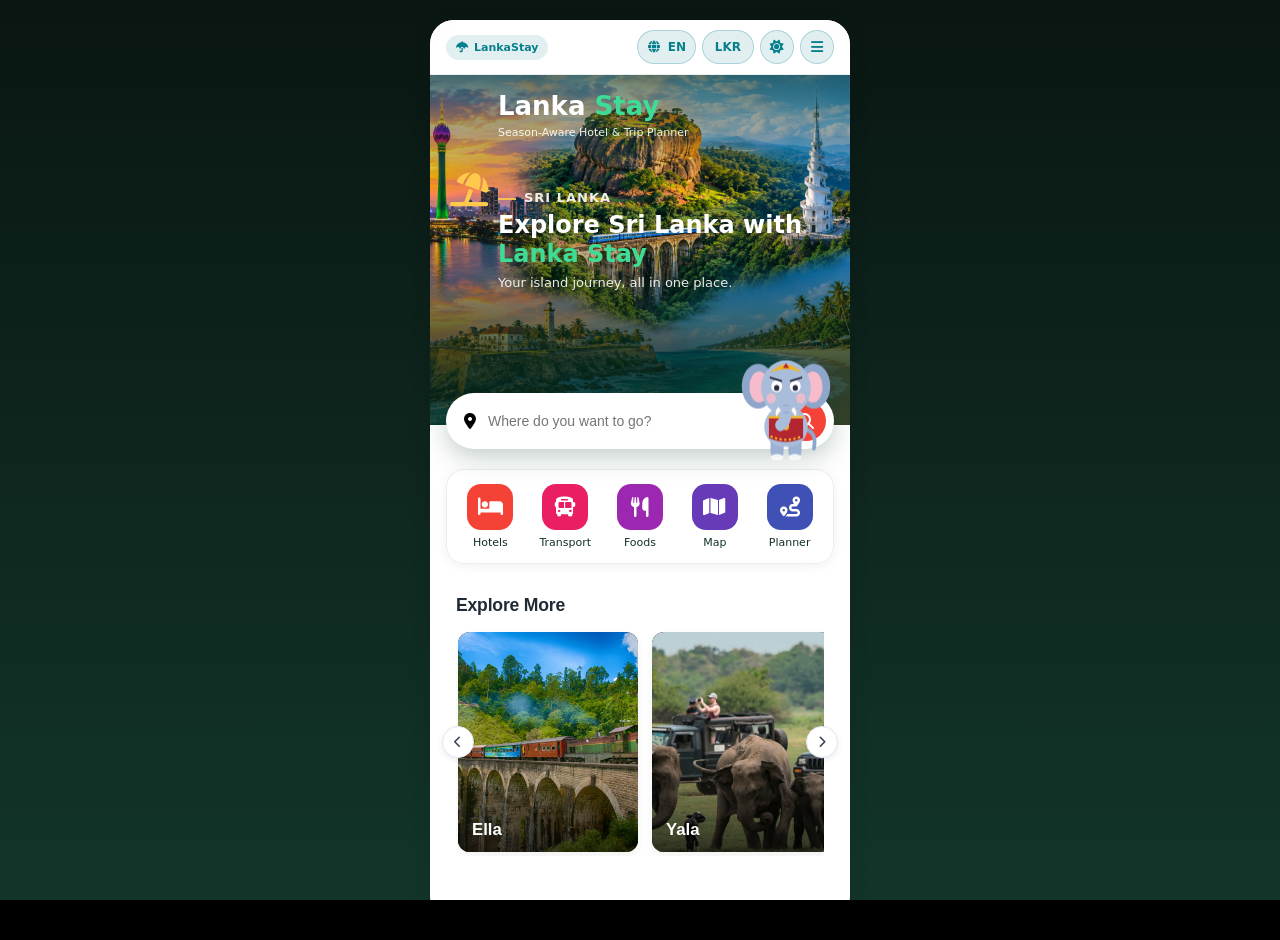
==== commit 8994552b: "Update index.html" ====
--- a/index.html
+++ b/index.html
@@ -104,62 +104,68 @@
         <br>
 
 
-        <div class="button-container">
-          <button class="plan-btn" onclick="location.href='planner.html'">
-            <i class="fa-solid fa-map-location-dot"></i>
-            <span data-i18n="plan_trip_btn">Plan Your Trip (Trip Fit Score)</span>
-            <i class="fa-solid fa-arrow-right"></i>
-          </button>
-        </div>
-        <br>
-
-        <div class="section-title">
-          <h3 data-i18n="featured_hotels">Featured Season-Aware Hotels</h3>
-          <a href="hotel.html" data-i18n="view_all">View all →</a>
-        </div>
-
-        <div class="popular" style="display:flex; gap:12px; overflow-x:auto;">
-          <a href="hotel.html" class="mini-card"
-            style="flex:0 0 200px; height:140px; border-radius:14px; position:relative; overflow:hidden;">
-            <img src="./images/water-garden-sigiriya.jpg" alt="Water Garden"
-              style="width:100%; height:100%; object-fit:cover;">
-            <div class="caption"
-              style="position:absolute; bottom:0; padding:8px; background:linear-gradient(transparent, rgba(0,0,0,0.8)); color:white; width:100%;">
-              <b>Water Garden</b>
-              <small>Sigiriya • <span data-lkr="28000">LKR 28,000</span></small>
-            </div>
-          </a>
-          <a href="hotel.html" class="mini-card"
-            style="flex:0 0 200px; height:140px; border-radius:14px; position:relative; overflow:hidden;">
-            <img src=".//images/avanib.webp" alt="Avani" style="width:100%; height:100%; object-fit:cover;">
-            <div class="caption"
-              style="position:absolute; bottom:0; padding:8px; background:linear-gradient(transparent, rgba(0,0,0,0.8)); color:white; width:100%;">
-              <b>Avani Bentota</b>
-              <small>Bentota • <span data-lkr="22000">LKR 22,000</span></small>
-            </div>
-          </a>
-          <a href="hotel.html" class="mini-card"
-            style="flex:0 0 200px; height:140px; border-radius:14px; position:relative; overflow:hidden;">
-            <img src="./images/wallawwa-kotugoda.jpg" alt="Water Garden"
-              style="width:100%; height:100%; object-fit:cover;">
-            <div class="caption"
-              style="position:absolute; bottom:0; padding:8px; background:linear-gradient(transparent, rgba(0,0,0,0.8)); color:white; width:100%;">
-              <b>Wallawwa Hotel</b>
-              <small>Kotugoda • <span data-lkr="28000">LKR 28,000</span></small>
-            </div>
-          </a>
-          <a href="hotel.html" class="mini-card"
-            style="flex:0 0 200px; height:140px; border-radius:14px; position:relative; overflow:hidden;">
-            <img src="./images/ugabaypasikuda.webp" alt="Uga bay" style="width:100%; height:100%; object-fit:cover;">
-            <div class="caption"
-              style="position:absolute; bottom:0; padding:8px; background:linear-gradient(transparent, rgba(0,0,0,0.8)); color:white; width:100%;">
-              <b>Uga bay hotel</b>
-              <small>Pasikuda • <span data-lkr="28000">LKR 28,000</span></small>
-            </div>
-          </a>
-        </div>
-        <br>
-        <br>
+        <div class="icf-wrapper">
+
+          <!-- TOP DESTINATIONS CAROUSEL SLIDER -->
+          <section class="icf-destinations-section">
+            <h2 class="icf-section-title">Explore More</h2>
+
+            <div class="icf-slider-wrapper">
+              <!-- Previous Button -->
+              <button class="icf-slider-btn icf-prev-btn" id="icfPrevBtn" aria-label="Previous slide">
+                <i class="fa-solid fa-chevron-left"></i>
+              </button>
+
+              <!-- Cards Track Container -->
+              <div class="icf-cards-viewport">
+                <div class="icf-cards-track" id="icfCardsTrack">
+
+                  <!-- Card 1 -->
+                  <div class="icf-destination-card">
+                    <img src="./images/ellao.avif" alt="Vietnam" class="icf-card-img">
+                    <div class="icf-card-overlay"></div>
+                    <h3 class="icf-card-title">Ella</h3>
+                  </div>
+
+                  <!-- Card 2 -->
+                  <div class="icf-destination-card">
+                    <img src="./images/yalao.jpg" alt="Malaysia" class="icf-card-img">
+                    <div class="icf-card-overlay"></div>
+                    <h3 class="icf-card-title">Yala</h3>
+                  </div>
+
+                  <!-- Card 3 -->
+                  <div class="icf-destination-card">
+                    <img src="./images/miris.jpg" alt="The Maldives" class="icf-card-img">
+                    <div class="icf-card-overlay"></div>
+                    <h3 class="icf-card-title">Mirissa</h3>
+                  </div>
+
+                  <!-- Card 4 -->
+                  <div class="icf-destination-card">
+                    <img src="./images/ssg.jpg" alt="Thailand" class="icf-card-img">
+                    <div class="icf-card-overlay"></div>
+                    <h3 class="icf-card-title">Sigiriya</h3>
+                  </div>
+
+                  <!-- Card 5 -->
+                  <div class="icf-destination-card">
+                    <img src="./images/glft.webp" alt="Singapore" class="icf-card-img">
+                    <div class="icf-card-overlay"></div>
+                    <h3 class="icf-card-title">Galle</h3>
+                  </div>
+
+                </div>
+              </div>
+
+              <!-- Next Button -->
+              <button class="icf-slider-btn icf-next-btn" id="icfNextBtn" aria-label="Next slide">
+                <i class="fa-solid fa-chevron-right"></i>
+              </button>
+            </div>
+          </section>
+
+        </div>
 
         <br>
         <div class="weather-compact-card">
@@ -181,7 +187,7 @@
           <!-- Right Side: Future 2 Days & Button -->
           <div class="weather-col right">
             <div class="forecast-pills">
-              <span class="pill" id="pill-day-1">Tomorrow: <strong>--°C / --°C</strong></span>
+              <span class="pill" id="pill-day-1">Tommorow: <strong>--°C / --°C</strong></span>
               <span class="pill" id="pill-day-2">In 2 Days: <strong>--°C / --°C</strong></span>
             </div>
             <button class="show-more-mini-btn" id="showMoreBtn">Show More <i class="fa-solid fa-arrow-right"
@@ -199,7 +205,7 @@
 
             <div class="forecast-mini-list" id="modal-forecast-list" style="margin-top: 20px;">
               <div class="forecast-mini-item">
-                <span id="modal-day-1-name">Tomorrow</span>
+                <span id="modal-day-1-name">Tommorow</span>
                 <span id="modal-day-1-val">Loading...</span>
               </div>
               <div class="forecast-mini-item">
@@ -565,8 +571,82 @@
           </div>
         </div>
       </section>
-      <br>
-      <br>
+
+
+      <section class="icf-airlines-section">
+        <div class="partner-text">
+          <h2>OUR PARTNERS</h2>
+        </div>
+        <br>
+
+
+        <div class="icf-ticker-container">
+          <div class="icf-ticker-track" id="icfTickerTrack">
+            <!-- Airline Item 1 -->
+            <div class="icf-airline-item">
+              <span class="icf-airline-code">BA</span>
+              <div class="icf-airline-info">
+                <span class="icf-airline-name">British Airways</span>
+                <span class="icf-airline-hub">London (LHR)</span>
+              </div>
+            </div>
+            <!-- Airline Item 2 -->
+            <div class="icf-airline-item">
+              <span class="icf-airline-code">CX</span>
+              <div class="icf-airline-info">
+                <span class="icf-airline-name">Cathay Pacific</span>
+                <span class="icf-airline-hub">Hong Kong (HKG)</span>
+              </div>
+            </div>
+            <!-- Airline Item 3 -->
+            <div class="icf-airline-item">
+              <span class="icf-airline-code">MU</span>
+              <div class="icf-airline-info">
+                <span class="icf-airline-name">China Eastern</span>
+                <span class="icf-airline-hub">Shanghai (PVG)</span>
+              </div>
+            </div>
+            <!-- Airline Item 4 -->
+            <div class="icf-airline-item">
+              <span class="icf-airline-code">SQ</span>
+              <div class="icf-airline-info">
+                <span class="icf-airline-name">Singapore Airlines</span>
+                <span class="icf-airline-hub">Changi (SIN)</span>
+              </div>
+            </div>
+            <!-- Airline Item 5 -->
+            <div class="icf-airline-item">
+              <span class="icf-airline-code">EK</span>
+              <div class="icf-airline-info">
+                <span class="icf-airline-name">Emirates</span>
+                <span class="icf-airline-hub">Dubai (DXB)</span>
+              </div>
+            </div>
+            <!-- Duplicate items for smooth infinite loop -->
+            <div class="icf-airline-item">
+              <span class="icf-airline-code">BA</span>
+              <div class="icf-airline-info">
+                <span class="icf-airline-name">British Airways</span>
+                <span class="icf-airline-hub">London (LHR)</span>
+              </div>
+            </div>
+            <div class="icf-airline-item">
+              <span class="icf-airline-code">CX</span>
+              <div class="icf-airline-info">
+                <span class="icf-airline-name">Cathay Pacific</span>
+                <span class="icf-airline-hub">Hong Kong (HKG)</span>
+              </div>
+            </div>
+            <div class="icf-airline-item">
+              <span class="icf-airline-code">MU</span>
+              <div class="icf-airline-info">
+                <span class="icf-airline-name">China Eastern</span>
+                <span class="icf-airline-hub">Shanghai (PVG)</span>
+              </div>
+            </div>
+          </div>
+        </div>
+      </section>
 
       <!-- Mobile App Comprehensive Footer -->
       <footer class="app-footer">
@@ -730,6 +810,61 @@
   <script>window.EBOT = {container: "main", bottomOffset: 70};</script>
   <script src="knowledge.js"></script>
   <script src="elephant-bot.js"></script>
+  <script>
+    document.addEventListener('DOMContentLoaded', () => {
+      const track = document.getElementById('icfCardsTrack');
+      const prevBtn = document.getElementById('icfPrevBtn');
+      const nextBtn = document.getElementById('icfNextBtn');
+
+      if (!track || !prevBtn || !nextBtn) return;
+
+      let currentIndex = 0;
+
+      function getCardsPerView() {
+        if (window.innerWidth <= 480) return 1;
+        if (window.innerWidth <= 768) return 2;
+        return 3;
+      }
+
+      function updateSlider() {
+        const cardWidth = track.querySelector('.icf-destination-card').offsetWidth;
+        const gap = 14;
+        const maxIndex = Math.max(0, track.children.length - getCardsPerView());
+
+        if (currentIndex > maxIndex) {
+          currentIndex = maxIndex;
+        }
+
+        const moveAmount = currentIndex * (cardWidth + gap);
+        track.style.transform = `translateX(-${moveAmount}px)`;
+      }
+
+      nextBtn.addEventListener('click', () => {
+        const maxIndex = track.children.length - getCardsPerView();
+        if (currentIndex < maxIndex) {
+          currentIndex++;
+          updateSlider();
+        } else {
+          currentIndex = 0;
+          updateSlider();
+        }
+      });
+
+      prevBtn.addEventListener('click', () => {
+        if (currentIndex > 0) {
+          currentIndex--;
+          updateSlider();
+        } else {
+          currentIndex = Math.max(0, track.children.length - getCardsPerView());
+          updateSlider();
+        }
+      });
+
+      window.addEventListener('resize', () => {
+        updateSlider();
+      });
+    });
+  </script>
 </body>
 
 </html>
--- a/stylego.css
+++ b/stylego.css
@@ -167,11 +167,13 @@
 .nav-drawer {
   position: fixed;
   top: 0;
-  right: -320px; /* Hidden off-screen by default */
+  right: -320px;
+  /* Hidden off-screen by default */
   width: 280px;
   height: 100vh;
   height: 100dvh;
-  background-color: #ffffff; /* White background for Light Mode */
+  background-color: #ffffff;
+  /* White background for Light Mode */
   box-shadow: -5px 0 20px rgba(0, 0, 0, 0.4);
   transition: right 0.3s ease-in-out, background-color 0.3s;
   z-index: 2000;
@@ -195,7 +197,8 @@
 }
 
 .drawer-header .logo-text h2 {
-  color: #000000 !important; /* Dark text in Light Mode */
+  color: #000000 !important;
+  /* Dark text in Light Mode */
 }
 
 .close-btn {
@@ -216,14 +219,16 @@
 .drawer-section-title {
   font-size: 11px;
   letter-spacing: 1.5px;
-  color: #12b866; /* Green accent */
+  color: #12b866;
+  /* Green accent */
   margin-top: 15px;
   margin-bottom: 8px;
   font-weight: 700;
 }
 
 .drawer-link {
-  color: #000000; /* Dark text in Light Mode */
+  color: #000000;
+  /* Dark text in Light Mode */
   text-decoration: none;
   font-size: 15px;
   font-weight: 600;
@@ -232,7 +237,7 @@
   transition: color 0.2s;
 }
 
-.drawer-link:hover, 
+.drawer-link:hover,
 .drawer-link.active {
   color: #f44336;
 }
@@ -242,7 +247,8 @@
 /* DARK MODE OVERRIDES FOR NAVIGATION DRAWER  */
 /* ========================================== */
 .app.dark-mode .nav-drawer {
-  background-color: #121c17 !important; /* Dark background matching your app */
+  background-color: #121c17 !important;
+  /* Dark background matching your app */
   border-left: 1px solid #2a3d33;
 }
 
@@ -251,7 +257,8 @@
 }
 
 .app.dark-mode .nav-drawer .drawer-header .logo-text h2 {
-  color: #ffffff !important; /* White text in Dark Mode */
+  color: #ffffff !important;
+  /* White text in Dark Mode */
 }
 
 .app.dark-mode .nav-drawer .close-btn {
@@ -259,17 +266,66 @@
 }
 
 .app.dark-mode .nav-drawer .drawer-section-title {
-  color: #3ddc97 !important; /* Accent green in Dark Mode */
+  color: #3ddc97 !important;
+  /* Accent green in Dark Mode */
 }
 
 .app.dark-mode .nav-drawer .drawer-link {
-  color: #e2f1ea !important; /* Light text for links in Dark Mode */
+  color: #e2f1ea !important;
+  /* Light text for links in Dark Mode */
   border-bottom-color: rgba(255, 255, 255, 0.05);
 }
 
-.app.dark-mode .nav-drawer .drawer-link:hover, 
+.app.dark-mode .nav-drawer .drawer-link:hover,
 .app.dark-mode .nav-drawer .drawer-link.active {
   color: #3ddc97 !important;
+}
+
+/* Background Dark Overlay */
+.drawer-overlay {
+  position: fixed;
+  top: 0;
+  left: 0;
+  width: 100vw;
+  height: 100vh;
+  background-color: rgba(0, 0, 0, 0.6);
+  visibility: hidden;
+  opacity: 0;
+  transition: opacity 0.3s ease-in-out, visibility 0.3s;
+  z-index: 1500;
+}
+
+.drawer-overlay.open {
+  visibility: visible;
+  opacity: 1;
+}
+
+.app.dark-mood .nav-drawer {
+  background-color: #fff8ea !important;
+  color: #23303a !important;
+  border-left: 1px solid #d8d2c2;
+}
+
+.app.dark-mode .nav-drawer .logo-text h2 {
+  color: #23303a !important;
+}
+
+.app.dark-mood .drawer .close-btn {
+  color: #23303a !important;
+}
+
+.app.dark-mode .drawer-section-title {
+  color: #0f5c5c !important;
+}
+
+.app.dark-mode .drawer-link {
+  color: #0f5c5c !important;
+  border-bottom-color: rgba(255, 255, 0.05);
+}
+
+.app.dark-mode .drawer-link:hover,
+.app.dark-mode .drawer-link.active {
+  color: #8a1c2b !important;
 }
 
 /* Top System Utility Header */
@@ -334,8 +390,14 @@
   transition: 0.2s;
 }
 
-.sys-btn { padding: 0 12px; }
-.sys-select { padding: 0 6px 0 10px; gap: 6px; }
+.sys-btn {
+  padding: 0 12px;
+}
+
+.sys-select {
+  padding: 0 6px 0 10px;
+  gap: 6px;
+}
 
 .sys-btn:hover,
 .sys-select:hover {
@@ -345,7 +407,9 @@
   box-shadow: 0 4px 12px rgba(8, 127, 140, 0.35);
 }
 
-.sys-btn:active { transform: scale(0.94); }
+.sys-btn:active {
+  transform: scale(0.94);
+}
 
 .sys-select select {
   background: transparent;
@@ -356,12 +420,24 @@
   cursor: pointer;
 }
 
-.sys-theme-btn { width: 34px; padding: 0; font-size: 14px; }
+.sys-theme-btn {
+  width: 34px;
+  padding: 0;
+  font-size: 14px;
+}
 
 /* Sun in light mode, moon in dark mode */
-.sys-theme-btn .fa-moon { display: none; }
-.app.dark-mode .sys-theme-btn .fa-sun { display: none; }
-.app.dark-mode .sys-theme-btn .fa-moon { display: block; }
+.sys-theme-btn .fa-moon {
+  display: none;
+}
+
+.app.dark-mode .sys-theme-btn .fa-sun {
+  display: none;
+}
+
+.app.dark-mode .sys-theme-btn .fa-moon {
+  display: block;
+}
 
 /* Language list: nicer rows (all browsers) */
 .sys-select select option {
@@ -374,6 +450,7 @@
 
 /* Language list: rounded card (Chrome / Edge 135+) */
 @supports (appearance: base-select) {
+
   .sys-select select,
   .sys-select select::picker(select) {
     appearance: base-select;
@@ -385,7 +462,9 @@
     transition: rotate 0.25s;
   }
 
-  .sys-select select:open::picker-icon { rotate: 180deg; }
+  .sys-select select:open::picker-icon {
+    rotate: 180deg;
+  }
 
   .sys-select select::picker(select) {
     margin-top: 12px;
@@ -409,7 +488,9 @@
   }
 
   .sys-select select option:hover,
-  .sys-select select option:focus { background: rgba(8, 127, 140, 0.1); }
+  .sys-select select option:focus {
+    background: rgba(8, 127, 140, 0.1);
+  }
 
   .sys-select select option:checked {
     background: rgba(8, 127, 140, 0.16);
@@ -458,17 +539,23 @@
     box-shadow: 0 14px 34px rgba(0, 0, 0, 0.6);
   }
 
-  .app.dark-mode .sys-select select option { background: transparent; }
+  .app.dark-mode .sys-select select option {
+    background: transparent;
+  }
 
   .app.dark-mode .sys-select select option:hover,
-  .app.dark-mode .sys-select select option:focus { background: rgba(61, 220, 151, 0.12); }
+  .app.dark-mode .sys-select select option:focus {
+    background: rgba(61, 220, 151, 0.12);
+  }
 
   .app.dark-mode .sys-select select option:checked {
     background: rgba(61, 220, 151, 0.2);
     color: #3ddc97;
   }
 
-  .app.dark-mode .sys-select select option::checkmark { color: #3ddc97; }
+  .app.dark-mode .sys-select select option::checkmark {
+    color: #3ddc97;
+  }
 }
 
 /* Home Hero */
@@ -702,47 +789,359 @@
 }
 
 /* Weather Widget */
-.weather-section {
-  margin: 15px 0;
-  display: flex;
+/* Balanced Card Main Container */
+.weather-compact-card {
+  display: flex;
+  align-items: center;
+  background: white;
+  backdrop-filter: blur(12px);
+  -webkit-backdrop-filter: blur(12px);
+  border: white;
+  border-radius: 16px;
+  box-shadow: 0;
+  padding: 14px 18px;
+  max-width: 620px;
+  width: 100%;
+  color: black;
+  font-family: 'Segoe UI', Tahoma, Geneva, Verdana, sans-serif;
+  gap: 12px;
+  margin: 0 auto;
+  box-sizing: border-box;
+}
+
+/* Columns */
+.weather-col {
+  display: flex;
+  align-items: center;
+  gap: 10px;
+  flex: 1.2;
+  min-width: 0;
+  /* Prevents flex items from overflowing */
+}
+
+/* Right Side: Stack vertically so button and pills never overflow */
+.weather-col.right {
+  flex-direction: column;
+  align-items: stretch;
   justify-content: center;
+  gap: 6px;
+  flex: 1;
+  min-width: 0;
+}
+
+/* Left Side Styling */
+.weather-mini-icon {
+  font-size: 2.2rem;
+  color: #f6b93b;
+  flex-shrink: 0;
+}
+
+.weather-compact-card h4 {
+  margin: 0 0 2px 0;
+  font-size: 0.8rem;
+  font-weight: 500;
+  color: black;
+  letter-spacing: 0.5px;
+}
+
+.temp-row {
+  display: flex;
+  align-items: baseline;
+  gap: 4px;
+}
+
+.weather-compact-card #current-temp {
+  font-size: 1.7rem;
+  font-weight: 700;
+  line-height: 1;
+  color: black;
+}
+
+.weather-compact-card #weather-desc {
+  font-size: 0.75rem;
+  color: black;
+  white-space: nowrap;
+  overflow: hidden;
+  text-overflow: ellipsis;
+}
+
+/* Divider Line */
+.weather-divider {
+  width: 1px;
+  height: 50px;
+  background: rgba(255, 255, 255, 0.12);
+  flex-shrink: 0;
+}
+
+/* Right Side Forecast Pills */
+.forecast-pills {
+  display: flex;
+  flex-direction: column;
+  gap: 4px;
   width: 100%;
 }
 
-.weather-widget {
-  background: linear-gradient(135deg, rgb(92, 92, 222), rgb(21, 180, 234));
+.pill {
+  font-size: 0.7rem;
+  background: white;
+  border: white;
+  color: black;
+  padding: 3px 6px;
+  border-radius: 6px;
+  display: flex;
+  justify-content: space-between;
+  align-items: center;
+  gap: 4px;
+  width: 100%;
+  box-sizing: border-box;
+}
+
+/* Show More Button - Fixed inside the card flow */
+.show-more-mini-btn {
+  background: #e74c3c;
   color: white;
-  display: flex;
-  align-items: center;
-  padding: 12px 20px;
-  border-radius: 25px;
-  box-shadow: 0 6px 16px rgba(8, 127, 140, 0.25);
-  gap: 15px;
+  border: 1px solid rgba(255, 255, 255, 0.2);
+  padding: 5px 8px;
+  border-radius: 8px;
+  font-size: 0.7rem;
+  font-weight: 600;
+  cursor: pointer;
+  transition: all 0.2s ease;
+  text-align: center;
   width: 100%;
-}
-
-.weather-icon i {
-  font-size: 32px;
-  color: #ffd700;
-}
-
-.weather-info h3 {
-  margin: 0;
-  font-size: 13px;
-  font-weight: 500;
-  opacity: 0.9;
-}
-
-.weather-info p {
-  margin: 2px 0 0 0;
-  font-size: 20px;
-  font-weight: bold;
-}
-
-#weather-desc {
-  font-size: 11px;
-  text-transform: capitalize;
-  opacity: 0.9;
+  box-sizing: border-box;
+}
+
+.show-more-mini-btn:hover {
+  transform: translateY(-2px);
+  background: #c0392b;
+}
+
+/* Mobile Breakpoint: Stack everything vertically if screen is too narrow */
+@media screen and (max-width: 480px) {
+  .weather-compact-card {
+    flex-direction: column;
+    align-items: stretch;
+    padding: 12px;
+  }
+
+  .weather-divider {
+    display: none;
+    /* Hide vertical divider on mobile stack */
+  }
+
+  .weather-col {
+    width: 100%;
+    justify-content: flex-start;
+  }
+}
+
+/* Modal Styles */
+.weather-modal {
+  display: none;
+  position: fixed;
+  top: 0;
+  left: 0;
+  width: 100%;
+  height: 100%;
+  background: rgba(0, 0, 0, 0.75);
+  backdrop-filter: blur(8px);
+  -webkit-backdrop-filter: blur(8px);
+  justify-content: center;
+  align-items: center;
+  z-index: 1000;
+}
+
+.modal-content {
+  background: white;
+  color: black;
+  border: 1px solid rgba(255, 255, 255, 0.1);
+  padding: 18px 20px;
+  border-radius: 14px;
+  width: 360px;
+  max-width: 90%;
+  box-shadow: white;
+  position: relative;
+  box-sizing: border-box;
+}
+
+.close-btn {
+  position: absolute;
+  top: 12px;
+  right: 15px;
+  font-size: 1.2rem;
+  cursor: pointer;
+  color: black;
+}
+
+.close-btn:hover {
+  color: grey;
+}
+
+.modal-content h2 {
+  margin-top: 0;
+  font-size: 1.05rem;
+  margin-bottom: 4px;
+  color: black;
+}
+
+.modal-content p {
+  font-size: 0.8rem !important;
+  color: black !important;
+  margin-bottom: 12px !important;
+}
+
+.forecast-mini-list {
+  display: flex;
+  flex-direction: column;
+  gap: 6px;
+}
+
+.forecast-mini-item {
+  display: flex;
+  justify-content: space-between;
+  align-items: center;
+  background: white;
+  border: white;
+  color: black;
+  padding: 6px 10px;
+  border-radius: 6px;
+  font-size: 0.78rem;
+}
+
+.chart-container {
+  margin-top: 12px;
+  background: white;
+  border: white;
+  padding: 10px;
+  border-radius: 8px;
+}
+
+.chart-title {
+  font-size: 0.7rem;
+  margin-bottom: 6px;
+  color: black;
+  text-transform: uppercase;
+  letter-spacing: 0.5px;
+}
+
+.bar-graph {
+  display: flex;
+  justify-content: space-around;
+  align-items: flex-end;
+  height: 75px;
+  padding-top: 5px;
+  border-bottom: 1px solid rgba(255, 255, 255, 0.1);
+}
+
+.bar-col {
+  display: flex;
+  flex-direction: column;
+  align-items: center;
+  flex: 1;
+  height: 100%;
+  justify-content: flex-end;
+}
+
+.bar {
+  width: 18px;
+  background: linear-gradient(to top, #e67e22, #f1c40f);
+  border-radius: 3px 3px 0 0;
+  transition: height 0.5s ease;
+}
+
+.bar-label {
+  font-size: 0.65rem;
+  margin-top: 4px;
+  color: black;
+}
+
+
+.dark-mode .weather-compact-card,
+.dark-mood .weather-compact-card {
+  background: #1e1e1e;
+  color: #f0f0f0;
+  border-color: rgba(255, 255, 255, 0.08);
+  box-shadow: 0 8px 32px rgba(0, 0, 0, 0.6);
+}
+
+.dark-mode .weather-compact-card h4,
+.dark-mood .weather-compact-card h4,
+.dark-mode .weather-compact-card #current-temp,
+.dark-mood .weather-compact-card #current-temp {
+  color: #ffffff;
+}
+
+.dark-mode .weather-compact-card #weather-desc,
+.dark-mood .weather-compact-card #weather-desc {
+  color: #b0b0b0;
+}
+
+.dark-mode .pill,
+.dark-mood .pill {
+  background: #2a2a2a;
+  color: #f0f0f0;
+  border: 1px solid rgba(255, 255, 255, 0.08);
+}
+
+.dark-mode .modal-content,
+.dark-mood .modal-content {
+  background: #222222;
+  color: #f0f0f0;
+  border: 1px solid rgba(255, 255, 255, 0.1);
+}
+
+.dark-mode .close-btn,
+.dark-mood .close-btn {
+  color: #f0f0f0;
+}
+
+.dark-mode .close-btn:hover,
+.dark-mood .close-btn:hover {
+  color: #aaaaaa;
+}
+
+.dark-mode .modal-content h2,
+.dark-mood .modal-content h2 {
+  color: #ffffff;
+}
+
+.dark-mode .modal-content p,
+.dark-mood .modal-content p {
+  color: #cccccc !important;
+}
+
+.dark-mode .forecast-mini-item,
+.dark-mood .forecast-mini-item {
+  background: #2a2a2a;
+  color: #f0f0f0;
+  border: 1px solid rgba(255, 255, 255, 0.08);
+}
+
+.dark-mode .chart-container,
+.dark-mood .chart-container {
+  background: #2a2a2a;
+  border: 1px solid rgba(255, 255, 255, 0.05);
+}
+
+.dark-mode .chart-title,
+.dark-mood .chart-title,
+.dark-mode .bar-label,
+.dark-mood .bar-label {
+  color: #cccccc;
+}
+
+/* Responsive collapse */
+@media(max-width: 650px) {
+  .weather-compact-card {
+    flex-direction: column;
+    align-items: stretch;
+  }
+
+  .weather-divider {
+    width: 100%;
+    height: 1px;
+  }
 }
 
 /* AI / ML Banner */
@@ -1334,7 +1733,10 @@
   -webkit-tap-highlight-color: transparent;
   will-change: transform;
 }
-.ebot.dragging { cursor: grabbing; }
+
+.ebot.dragging {
+  cursor: grabbing;
+}
 
 .ebot-sprite {
   width: 100%;
@@ -1343,12 +1745,24 @@
   transform: rotate(var(--swing, 0deg));
   will-change: transform;
 }
-.el { width: 100%; height: 100%; display: block; overflow: visible; pointer-events: none; }
-.el * { transform-box: view-box; }
+
+.el {
+  width: 100%;
+  height: 100%;
+  display: block;
+  overflow: visible;
+  pointer-events: none;
+}
+
+.el * {
+  transform-box: view-box;
+}
 
 .ebot-shadow {
   position: absolute;
-  left: 18%; right: 18%; bottom: -5px;
+  left: 18%;
+  right: 18%;
+  bottom: -5px;
   height: 8px;
   border-radius: 50%;
   background: rgba(0, 0, 0, .2);
@@ -1356,7 +1770,10 @@
   transition: opacity .2s;
   pointer-events: none;
 }
-.ebot.air .ebot-shadow { opacity: 0; }
+
+.ebot.air .ebot-shadow {
+  opacity: 0;
+}
 
 /* ---------- Greeting bubble ---------- */
 .ebot-bubble {
@@ -1377,124 +1794,434 @@
   transition: opacity .25s, transform .25s;
   pointer-events: none;
 }
+
 .ebot-bubble::after {
   content: "";
   position: absolute;
-  right: 26px; bottom: -6px;
-  width: 12px; height: 12px;
+  right: 26px;
+  bottom: -6px;
+  width: 12px;
+  height: 12px;
   background: #fff;
   transform: rotate(45deg);
   border-radius: 2px;
 }
-.ebot-bubble.show { opacity: 1; transform: none; }
+
+.ebot-bubble.show {
+  opacity: 1;
+  transform: none;
+}
 
 /* ---------- Stars (dizzy) ---------- */
 .ebot-stars {
   position: absolute;
-  left: 50%; top: -6px;
-  width: 0; height: 0;
+  left: 50%;
+  top: -6px;
+  width: 0;
+  height: 0;
   opacity: 0;
   pointer-events: none;
 }
+
 .ebot-stars span {
   position: absolute;
-  left: -8px; top: -8px;
+  left: -8px;
+  top: -8px;
   color: var(--eb-gold);
   font-size: 16px;
   text-shadow: 0 1px 2px rgba(0, 0, 0, .25);
 }
-.ebot-stars span:nth-child(1) { transform: translate(-28px, 0); }
-.ebot-stars span:nth-child(2) { transform: translate(0, -10px); }
-.ebot-stars span:nth-child(3) { transform: translate(28px, 0); }
-.ebot.landed .ebot-stars { opacity: 1; animation: eb-spin 1s linear infinite; }
-@keyframes eb-spin { to { transform: rotate(360deg); } }
+
+.ebot-stars span:nth-child(1) {
+  transform: translate(-28px, 0);
+}
+
+.ebot-stars span:nth-child(2) {
+  transform: translate(0, -10px);
+}
+
+.ebot-stars span:nth-child(3) {
+  transform: translate(28px, 0);
+}
+
+.ebot.landed .ebot-stars {
+  opacity: 1;
+  animation: eb-spin 1s linear infinite;
+}
+
+@keyframes eb-spin {
+  to {
+    transform: rotate(360deg);
+  }
+}
 
 /* ---------- Elephant parts: defaults ---------- */
-.ear-l { transform-origin: 44px 44px; }
-.ear-r { transform-origin: 76px 44px; }
-.trunk { transform-origin: 60px 58px; }
-.tail  { transform-origin: 84px 98px; }
-.leg-l { transform-origin: 48px 106px; }
-.leg-r { transform-origin: 72px 106px; }
-
-.eyes-worried, .eyes-dizzy { display: none; }
+.ear-l {
+  transform-origin: 44px 44px;
+}
+
+.ear-r {
+  transform-origin: 76px 44px;
+}
+
+.trunk {
+  transform-origin: 60px 58px;
+}
+
+.tail {
+  transform-origin: 84px 98px;
+}
+
+.leg-l {
+  transform-origin: 48px 106px;
+}
+
+.leg-r {
+  transform-origin: 72px 106px;
+}
+
+.eyes-worried,
+.eyes-dizzy {
+  display: none;
+}
 
 /* ---------- IDLE ---------- */
-.is-idle .el-all, .is-getup .el-all { transform-origin: 60px 132px; }
-.is-idle .el-all { animation: eb-bob 2.6s ease-in-out infinite; }
-.is-idle .ear-l { animation: eb-earL 3.4s ease-in-out infinite; }
-.is-idle .ear-r { animation: eb-earR 3.4s ease-in-out infinite .15s; }
-.is-idle .trunk { animation: eb-sway 3.2s ease-in-out infinite; }
-.is-idle .tail  { animation: eb-tail 1.6s ease-in-out infinite alternate; }
-.eyes-open { transform-origin: 60px 48px; animation: eb-blink 4.2s infinite; }
-
-@keyframes eb-bob { 0%, 100% { transform: scale(1, 1); } 50% { transform: scale(1.02, 1.035); } }
-@keyframes eb-earL { 0%, 82%, 100% { transform: rotate(0); } 88% { transform: rotate(-14deg); } 94% { transform: rotate(5deg); } }
-@keyframes eb-earR { 0%, 82%, 100% { transform: rotate(0); } 88% { transform: rotate(14deg); } 94% { transform: rotate(-5deg); } }
-@keyframes eb-sway { 0%, 100% { transform: rotate(-5deg); } 50% { transform: rotate(6deg); } }
-@keyframes eb-tail { from { transform: rotate(-10deg); } to { transform: rotate(14deg); } }
-@keyframes eb-blink { 0%, 93%, 100% { transform: scaleY(1); } 96% { transform: scaleY(.08); } }
+.is-idle .el-all,
+.is-getup .el-all {
+  transform-origin: 60px 132px;
+}
+
+.is-idle .el-all {
+  animation: eb-bob 2.6s ease-in-out infinite;
+}
+
+.is-idle .ear-l {
+  animation: eb-earL 3.4s ease-in-out infinite;
+}
+
+.is-idle .ear-r {
+  animation: eb-earR 3.4s ease-in-out infinite .15s;
+}
+
+.is-idle .trunk {
+  animation: eb-sway 3.2s ease-in-out infinite;
+}
+
+.is-idle .tail {
+  animation: eb-tail 1.6s ease-in-out infinite alternate;
+}
+
+.eyes-open {
+  transform-origin: 60px 48px;
+  animation: eb-blink 4.2s infinite;
+}
+
+@keyframes eb-bob {
+
+  0%,
+  100% {
+    transform: scale(1, 1);
+  }
+
+  50% {
+    transform: scale(1.02, 1.035);
+  }
+}
+
+@keyframes eb-earL {
+
+  0%,
+  82%,
+  100% {
+    transform: rotate(0);
+  }
+
+  88% {
+    transform: rotate(-14deg);
+  }
+
+  94% {
+    transform: rotate(5deg);
+  }
+}
+
+@keyframes eb-earR {
+
+  0%,
+  82%,
+  100% {
+    transform: rotate(0);
+  }
+
+  88% {
+    transform: rotate(14deg);
+  }
+
+  94% {
+    transform: rotate(-5deg);
+  }
+}
+
+@keyframes eb-sway {
+
+  0%,
+  100% {
+    transform: rotate(-5deg);
+  }
+
+  50% {
+    transform: rotate(6deg);
+  }
+}
+
+@keyframes eb-tail {
+  from {
+    transform: rotate(-10deg);
+  }
+
+  to {
+    transform: rotate(14deg);
+  }
+}
+
+@keyframes eb-blink {
+
+  0%,
+  93%,
+  100% {
+    transform: scaleY(1);
+  }
+
+  96% {
+    transform: scaleY(.08);
+  }
+}
 
 /* ---------- DRAG (hanging) + FALL (flailing) ---------- */
-.is-drag .eyes-open, .is-fall .eyes-open, .is-land .eyes-open { display: none; }
-.is-drag .eyes-worried, .is-fall .eyes-worried { display: inline; }
-.is-land .eyes-dizzy { display: inline; }
-
-.is-drag .el-all { transform-origin: 60px 12px; animation: eb-stretch .5s ease-in-out infinite alternate; }
-.is-drag .leg-l, .is-fall .leg-l { animation: eb-dangL .5s ease-in-out infinite alternate; }
-.is-drag .leg-r, .is-fall .leg-r { animation: eb-dangR .5s ease-in-out infinite alternate; }
-.is-drag .ear-l, .is-fall .ear-l { animation: eb-flapL .26s ease-in-out infinite alternate; }
-.is-drag .ear-r, .is-fall .ear-r { animation: eb-flapR .26s ease-in-out infinite alternate; }
-.is-drag .trunk, .is-fall .trunk { animation: eb-trunkSwing .6s ease-in-out infinite alternate; }
-.is-drag .tail,  .is-fall .tail  { animation: eb-tail .3s ease-in-out infinite alternate; }
-.is-fall .el-all { transform-origin: 60px 12px; transform: scale(.97, 1.08); }
-
-@keyframes eb-stretch { from { transform: scale(.98, 1.04); } to { transform: scale(.96, 1.09); } }
-@keyframes eb-dangL { from { transform: rotate(-16deg); } to { transform: rotate(12deg); } }
-@keyframes eb-dangR { from { transform: rotate(16deg); } to { transform: rotate(-12deg); } }
-@keyframes eb-flapL { from { transform: rotate(-4deg); } to { transform: rotate(-26deg); } }
-@keyframes eb-flapR { from { transform: rotate(4deg); } to { transform: rotate(26deg); } }
-@keyframes eb-trunkSwing { from { transform: rotate(-16deg); } to { transform: rotate(16deg); } }
+.is-drag .eyes-open,
+.is-fall .eyes-open,
+.is-land .eyes-open {
+  display: none;
+}
+
+.is-drag .eyes-worried,
+.is-fall .eyes-worried {
+  display: inline;
+}
+
+.is-land .eyes-dizzy {
+  display: inline;
+}
+
+.is-drag .el-all {
+  transform-origin: 60px 12px;
+  animation: eb-stretch .5s ease-in-out infinite alternate;
+}
+
+.is-drag .leg-l,
+.is-fall .leg-l {
+  animation: eb-dangL .5s ease-in-out infinite alternate;
+}
+
+.is-drag .leg-r,
+.is-fall .leg-r {
+  animation: eb-dangR .5s ease-in-out infinite alternate;
+}
+
+.is-drag .ear-l,
+.is-fall .ear-l {
+  animation: eb-flapL .26s ease-in-out infinite alternate;
+}
+
+.is-drag .ear-r,
+.is-fall .ear-r {
+  animation: eb-flapR .26s ease-in-out infinite alternate;
+}
+
+.is-drag .trunk,
+.is-fall .trunk {
+  animation: eb-trunkSwing .6s ease-in-out infinite alternate;
+}
+
+.is-drag .tail,
+.is-fall .tail {
+  animation: eb-tail .3s ease-in-out infinite alternate;
+}
+
+.is-fall .el-all {
+  transform-origin: 60px 12px;
+  transform: scale(.97, 1.08);
+}
+
+@keyframes eb-stretch {
+  from {
+    transform: scale(.98, 1.04);
+  }
+
+  to {
+    transform: scale(.96, 1.09);
+  }
+}
+
+@keyframes eb-dangL {
+  from {
+    transform: rotate(-16deg);
+  }
+
+  to {
+    transform: rotate(12deg);
+  }
+}
+
+@keyframes eb-dangR {
+  from {
+    transform: rotate(16deg);
+  }
+
+  to {
+    transform: rotate(-12deg);
+  }
+}
+
+@keyframes eb-flapL {
+  from {
+    transform: rotate(-4deg);
+  }
+
+  to {
+    transform: rotate(-26deg);
+  }
+}
+
+@keyframes eb-flapR {
+  from {
+    transform: rotate(4deg);
+  }
+
+  to {
+    transform: rotate(26deg);
+  }
+}
+
+@keyframes eb-trunkSwing {
+  from {
+    transform: rotate(-16deg);
+  }
+
+  to {
+    transform: rotate(16deg);
+  }
+}
 
 /* ---------- LAND (splat, dizzy) ---------- */
 .is-land .el-all {
   transform-origin: 60px 132px;
   animation: eb-splat 1.2s cubic-bezier(.2, .8, .3, 1) forwards;
 }
-.is-land .leg-l { transform: rotate(-32deg); }
-.is-land .leg-r { transform: rotate(32deg); }
-.is-land .ear-l { transform: rotate(18deg); }
-.is-land .ear-r { transform: rotate(-18deg); }
-.is-land .trunk { transform: rotate(10deg); }
+
+.is-land .leg-l {
+  transform: rotate(-32deg);
+}
+
+.is-land .leg-r {
+  transform: rotate(32deg);
+}
+
+.is-land .ear-l {
+  transform: rotate(18deg);
+}
+
+.is-land .ear-r {
+  transform: rotate(-18deg);
+}
+
+.is-land .trunk {
+  transform: rotate(10deg);
+}
+
 @keyframes eb-splat {
-  0%   { transform: scale(1.2, .72); }
-  16%  { transform: scale(.92, 1.1); }
-  34%  { transform: scale(1.3, .6); }
-  100% { transform: scale(1.3, .6); }
+  0% {
+    transform: scale(1.2, .72);
+  }
+
+  16% {
+    transform: scale(.92, 1.1);
+  }
+
+  34% {
+    transform: scale(1.3, .6);
+  }
+
+  100% {
+    transform: scale(1.3, .6);
+  }
 }
 
 /* ---------- GET UP ---------- */
-.is-getup .el-all { animation: eb-getup .5s ease-out; }
+.is-getup .el-all {
+  animation: eb-getup .5s ease-out;
+}
+
 @keyframes eb-getup {
-  0%   { transform: scale(1.3, .6); }
-  45%  { transform: scale(.86, 1.16); }
-  75%  { transform: scale(1.05, .96); }
-  100% { transform: scale(1, 1); }
+  0% {
+    transform: scale(1.3, .6);
+  }
+
+  45% {
+    transform: scale(.86, 1.16);
+  }
+
+  75% {
+    transform: scale(1.05, .96);
+  }
+
+  100% {
+    transform: scale(1, 1);
+  }
 }
 
 /* ---------- TALK (bot replied) ---------- */
-.ebot.talk .el-all { animation: eb-hop .5s ease-out; }
-.ebot.talk .trunk  { animation: eb-trunkUp .5s ease-out; }
+.ebot.talk .el-all {
+  animation: eb-hop .5s ease-out;
+}
+
+.ebot.talk .trunk {
+  animation: eb-trunkUp .5s ease-out;
+}
+
 @keyframes eb-hop {
-  0%, 100% { transform: translateY(0) scale(1, 1); }
-  40% { transform: translateY(-8px) scale(.96, 1.06); }
-}
-@keyframes eb-trunkUp { 0%, 100% { transform: rotate(0); } 40% { transform: rotate(-28deg); } 70% { transform: rotate(12deg); } }
+
+  0%,
+  100% {
+    transform: translateY(0) scale(1, 1);
+  }
+
+  40% {
+    transform: translateY(-8px) scale(.96, 1.06);
+  }
+}
+
+@keyframes eb-trunkUp {
+
+  0%,
+  100% {
+    transform: rotate(0);
+  }
+
+  40% {
+    transform: rotate(-28deg);
+  }
+
+  70% {
+    transform: rotate(12deg);
+  }
+}
 
 /* ---------- Chat panel ---------- */
 .ebot-panel {
   position: fixed;
-  left: 0; top: 0;
+  left: 0;
+  top: 0;
   z-index: 9999;
   width: min(340px, calc(100vw - 16px));
   height: min(480px, 70vh);
@@ -1511,110 +2238,238 @@
   transform-origin: bottom right;
   transition: opacity .2s, transform .2s, visibility .2s;
 }
-.ebot-panel.open { visibility: visible; opacity: 1; transform: none; }
+
+.ebot-panel.open {
+  visibility: visible;
+  opacity: 1;
+  transform: none;
+}
 
 .ebot-head {
-  display: flex; align-items: center; gap: 10px;
+  display: flex;
+  align-items: center;
+  gap: 10px;
   padding: 12px 14px;
   background: linear-gradient(135deg, var(--eb-teal), var(--eb-teal-dark));
   color: #fff;
 }
+
 .ebot-avatar {
-  width: 38px; height: 38px;
-  display: grid; place-items: center;
+  width: 38px;
+  height: 38px;
+  display: grid;
+  place-items: center;
   font-size: 22px;
   background: #fff;
   border-radius: 50%;
   border: 2px solid var(--eb-gold);
 }
-.ebot-title { flex: 1; line-height: 1.2; }
-.ebot-title strong { display: block; font-size: 15px; }
-.ebot-title small { opacity: .85; font-size: 12px; }
+
+.ebot-title {
+  flex: 1;
+  line-height: 1.2;
+}
+
+.ebot-title strong {
+  display: block;
+  font-size: 15px;
+}
+
+.ebot-title small {
+  opacity: .85;
+  font-size: 12px;
+}
+
 .ebot-close {
-  width: 32px; height: 32px;
-  border: 0; border-radius: 50%;
+  width: 32px;
+  height: 32px;
+  border: 0;
+  border-radius: 50%;
   background: rgba(255, 255, 255, .15);
-  color: #fff; font-size: 18px; cursor: pointer;
-}
-.ebot-close:hover { background: rgba(255, 255, 255, .28); }
+  color: #fff;
+  font-size: 18px;
+  cursor: pointer;
+}
+
+.ebot-close:hover {
+  background: rgba(255, 255, 255, .28);
+}
 
 .ebot-msgs {
   flex: 1;
   overflow-y: auto;
   padding: 14px 12px;
-  display: flex; flex-direction: column; gap: 8px;
+  display: flex;
+  flex-direction: column;
+  gap: 8px;
   background:
     radial-gradient(circle at 100% 0, rgba(240, 180, 41, .12), transparent 40%),
     var(--eb-cream);
   scroll-behavior: smooth;
 }
+
 .ebot-msg {
   max-width: 85%;
   padding: 9px 12px;
-  font-size: 14px; line-height: 1.45;
+  font-size: 14px;
+  line-height: 1.45;
   border-radius: 16px;
   word-wrap: break-word;
   animation: eb-pop .2s ease-out;
 }
-.ebot-msg.bot { align-self: flex-start; background: #fff; color: var(--eb-ink); border-bottom-left-radius: 4px; box-shadow: 0 1px 3px rgba(0, 0, 0, .08); }
-.ebot-msg.user { align-self: flex-end; background: var(--eb-teal); color: #fff; border-bottom-right-radius: 4px; }
-.ebot-msg b { color: var(--eb-maroon); }
-.ebot-msg ul { margin: 6px 0 0; padding-left: 18px; }
-@keyframes eb-pop { from { opacity: 0; transform: translateY(6px); } }
-
-.ebot-typing { display: inline-flex; gap: 4px; padding: 12px 14px; }
-.ebot-typing i { width: 7px; height: 7px; border-radius: 50%; background: #9aa7b0; animation: eb-dot 1s infinite; }
-.ebot-typing i:nth-child(2) { animation-delay: .15s; }
-.ebot-typing i:nth-child(3) { animation-delay: .3s; }
-@keyframes eb-dot { 0%, 60%, 100% { transform: translateY(0); opacity: .5; } 30% { transform: translateY(-5px); opacity: 1; } }
+
+.ebot-msg.bot {
+  align-self: flex-start;
+  background: #fff;
+  color: var(--eb-ink);
+  border-bottom-left-radius: 4px;
+  box-shadow: 0 1px 3px rgba(0, 0, 0, .08);
+}
+
+.ebot-msg.user {
+  align-self: flex-end;
+  background: var(--eb-teal);
+  color: #fff;
+  border-bottom-right-radius: 4px;
+}
+
+.ebot-msg b {
+  color: var(--eb-maroon);
+}
+
+.ebot-msg ul {
+  margin: 6px 0 0;
+  padding-left: 18px;
+}
+
+@keyframes eb-pop {
+  from {
+    opacity: 0;
+    transform: translateY(6px);
+  }
+}
+
+.ebot-typing {
+  display: inline-flex;
+  gap: 4px;
+  padding: 12px 14px;
+}
+
+.ebot-typing i {
+  width: 7px;
+  height: 7px;
+  border-radius: 50%;
+  background: #9aa7b0;
+  animation: eb-dot 1s infinite;
+}
+
+.ebot-typing i:nth-child(2) {
+  animation-delay: .15s;
+}
+
+.ebot-typing i:nth-child(3) {
+  animation-delay: .3s;
+}
+
+@keyframes eb-dot {
+
+  0%,
+  60%,
+  100% {
+    transform: translateY(0);
+    opacity: .5;
+  }
+
+  30% {
+    transform: translateY(-5px);
+    opacity: 1;
+  }
+}
 
 .ebot-chips {
-  display: flex; gap: 6px;
+  display: flex;
+  gap: 6px;
   padding: 8px 10px 0;
   overflow-x: auto;
   background: var(--eb-cream);
   scrollbar-width: none;
 }
-.ebot-chips::-webkit-scrollbar { display: none; }
+
+.ebot-chips::-webkit-scrollbar {
+  display: none;
+}
+
 .ebot-chips button {
   flex: none;
   padding: 6px 12px;
   border: 1px solid var(--eb-teal);
   border-radius: 999px;
-  background: #fff; color: var(--eb-teal);
+  background: #fff;
+  color: var(--eb-teal);
   font: 600 12.5px system-ui, sans-serif;
   cursor: pointer;
   white-space: nowrap;
 }
-.ebot-chips button:hover { background: var(--eb-teal); color: #fff; }
+
+.ebot-chips button:hover {
+  background: var(--eb-teal);
+  color: #fff;
+}
 
 .ebot-form {
-  display: flex; gap: 8px;
+  display: flex;
+  gap: 8px;
   padding: 10px;
   background: var(--eb-cream);
 }
+
 .ebot-form input {
-  flex: 1; min-width: 0;
+  flex: 1;
+  min-width: 0;
   padding: 10px 14px;
-  border: 1px solid #d8d2c2; border-radius: 999px;
-  font-size: 16px; /* prevents iOS zoom */
-  outline: none; background: #fff;
-}
-.ebot-form input:focus { border-color: var(--eb-teal); }
+  border: 1px solid #d8d2c2;
+  border-radius: 999px;
+  font-size: 16px;
+  /* prevents iOS zoom */
+  outline: none;
+  background: #fff;
+}
+
+.ebot-form input:focus {
+  border-color: var(--eb-teal);
+}
+
 .ebot-form button {
-  width: 42px; height: 42px;
-  border: 0; border-radius: 50%;
-  background: var(--eb-gold); color: var(--eb-ink);
-  font-size: 18px; font-weight: 700; cursor: pointer;
+  width: 42px;
+  height: 42px;
+  border: 0;
+  border-radius: 50%;
+  background: var(--eb-gold);
+  color: var(--eb-ink);
+  font-size: 18px;
+  font-weight: 700;
+  cursor: pointer;
 }
 
 /* Phones: panel becomes a bottom sheet */
 @media (max-width: 480px) {
-  .ebot-panel { left: 8px !important; right: 8px; top: auto !important; bottom: 8px; width: auto; height: 62vh; transform-origin: bottom center; }
+  .ebot-panel {
+    left: 8px !important;
+    right: 8px;
+    top: auto !important;
+    bottom: 8px;
+    width: auto;
+    height: 62vh;
+    transform-origin: bottom center;
+  }
 }
 
 @media (prefers-reduced-motion: reduce) {
-  .ebot *, .ebot-panel { animation-duration: .01s !important; }
+
+  .ebot *,
+  .ebot-panel {
+    animation-duration: .01s !important;
+  }
 }
 
 
@@ -1976,7 +2831,6 @@
   background: #ffffff;
   border-radius: 20px;
   overflow: hidden;
-  box-shadow: 0 4px 18px rgba(0, 0, 0, 0.07);
   border: 1px solid #e2ebe7;
   transition: transform 0.3s ease;
 }
@@ -2127,21 +2981,25 @@
   padding: 0 16px;
   margin: 16px 0;
 }
+
 .video-text {
   flex: 1;
   min-width: 0;
 }
+
 .video-title {
   font-size: 18px;
   font-weight: 700;
   margin: 0 0 8px;
 }
+
 .video-desc {
   font-size: 13px;
   line-height: 1.5;
   opacity: 0.8;
   margin: 0;
 }
+
 .video-card {
   width: 45%;
   max-width: 180px;
@@ -2152,12 +3010,14 @@
   box-shadow: 0 4px 14px rgba(0, 0, 0, 0.2);
   flex-shrink: 0;
 }
+
 .video-card video {
   width: 100%;
   height: 100%;
   object-fit: cover;
   display: block;
 }
+
 .dark-mode .video-title,
 .dark-mode .video-desc {
   color: #fff;
@@ -2246,7 +3106,7 @@
 .app-footer {
   background-color: #09120e;
   color: #a3b8b0;
-  padding: 32px 20px 100px; 
+  padding: 32px 20px 100px;
   font-family: 'Segoe UI', system-ui, -apple-system, sans-serif;
   font-size: 13px;
   line-height: 1.6;
@@ -2443,7 +3303,7 @@
   color: #ffffff;
   border: none;
   padding: 12px;
-  border-radius:  10px;
+  border-radius: 10px;
   font-size: 14px;
   font-weight: 700;
   cursor: pointer;
@@ -2534,14 +3394,14 @@
 
 
 .planner-screen {
-flex: 1;
-overflow-y: auto;
-overflow-x: hidden;
-padding: 16px 16px 90px 16px;
-background: var(--plan-bg);
-min-height: calc(100vh - 60px);
-scrollbar-width: none;
--ms-overflow-style: none;
+  flex: 1;
+  overflow-y: auto;
+  overflow-x: hidden;
+  padding: 16px 16px 90px 16px;
+  background: var(--plan-bg);
+  min-height: calc(100vh - 60px);
+  scrollbar-width: none;
+  -ms-overflow-style: none;
 }
 
 .planner-screen::-webkit-scrollbar {
@@ -2549,18 +3409,19 @@
 }
 
 @media (min-width: 500px) {
-  body { 
-    background: linear-gradient(180deg, #0a1612, #12352a); 
-  }
-  .app { 
-    box-shadow: 0 0 60px rgba(0, 0, 0, .55); 
+  body {
+    background: linear-gradient(180deg, #0a1612, #12352a);
+  }
+
+  .app {
+    box-shadow: 0 0 60px rgba(0, 0, 0, .55);
   }
 }
 
 @media (min-width: 1024px) {
   .app {
     max-width: 420px;
-    box-shadow: 0 0 20px rgba(0,0,0,.1);
+    box-shadow: 0 0 20px rgba(0, 0, 0, .1);
     margin: 20px auto;
     border-radius: 24px;
   }
@@ -2573,73 +3434,89 @@
   width: 100%;
 }
 
-.plan-step { 
-  display: none; 
-  animation: planFade .35s cubic-bezier(0.16, 1, 0.3, 1); 
-}
-.plan-step.active { 
-  display: block; 
-}
-
-@keyframes planFade { 
-  from { opacity: 0; transform: translateY(12px) scale(0.98); } 
-  to { opacity: 1; transform: translateY(0) scale(1); } 
+.plan-step {
+  display: none;
+  animation: planFade .35s cubic-bezier(0.16, 1, 0.3, 1);
+}
+
+.plan-step.active {
+  display: block;
+}
+
+@keyframes planFade {
+  from {
+    opacity: 0;
+    transform: translateY(12px) scale(0.98);
+  }
+
+  to {
+    opacity: 1;
+    transform: translateY(0) scale(1);
+  }
 }
 
 /* Headings & Descriptions */
-.plan-heading { 
-  font-size: 24px; 
-  font-weight: 800; 
-  margin-bottom: 6px; 
-  color: var(--plan-ink); 
+.plan-heading {
+  font-size: 24px;
+  font-weight: 800;
+  margin-bottom: 6px;
+  color: var(--plan-ink);
   letter-spacing: -0.3px;
 }
-.plan-title { 
-  font-size: 20px; 
-  font-weight: 800; 
-  margin-bottom: 6px; 
-  color: var(--plan-ink); 
+
+.plan-title {
+  font-size: 20px;
+  font-weight: 800;
+  margin-bottom: 6px;
+  color: var(--plan-ink);
   letter-spacing: -0.2px;
 }
-.plan-title.big { 
-  font-size: 26px; 
-  text-align: center; 
-  margin-bottom: 10px; 
-}
-.plan-sub { 
-  color: var(--plan-muted); 
-  font-size: 13.5px; 
+
+.plan-title.big {
+  font-size: 26px;
+  text-align: center;
+  margin-bottom: 10px;
+}
+
+.plan-sub {
+  color: var(--plan-muted);
+  font-size: 13.5px;
   line-height: 1.45;
   margin-bottom: 0;
 }
+
 .mb-14 {
   margin-bottom: 14px;
 }
 
 /* Progress bar */
-.plan-progress { 
-  display: flex; 
-  gap: 6px; 
-  margin-bottom: 8px; 
-}
-.plan-progress span { 
-  flex: 1; 
-  height: 5px; 
-  border-radius: 99px; 
-  background: #d2dbd7; 
-  transition: background .3s; 
-}
-.plan-progress span.done { 
-  background: var(--plan-green); 
-}
-.plan-progress span.now { 
-  background: var(--plan-dark); 
-}
-.plan-step-meta { 
-  font-size: 13px; 
-  font-weight: 600; 
-  color: var(--plan-muted); 
-  margin-bottom: 14px; 
+.plan-progress {
+  display: flex;
+  gap: 6px;
+  margin-bottom: 8px;
+}
+
+.plan-progress span {
+  flex: 1;
+  height: 5px;
+  border-radius: 99px;
+  background: #d2dbd7;
+  transition: background .3s;
+}
+
+.plan-progress span.done {
+  background: var(--plan-green);
+}
+
+.plan-progress span.now {
+  background: var(--plan-dark);
+}
+
+.plan-step-meta {
+  font-size: 13px;
+  font-weight: 600;
+  color: var(--plan-muted);
+  margin-bottom: 14px;
   text-align: right;
 }
 
@@ -2668,28 +3545,31 @@
   flex-direction: column;
 }
 
-.plan-card-title { 
-  font-size: 15px; 
-  font-weight: 800; 
-  margin: 10px 0 8px; 
-  color: var(--plan-ink); 
-}
-.plan-card-title:first-child { 
-  margin-top: 0; 
-}
-
-.plan-lbl { 
-  display: block; 
-  font-size: 13.5px; 
-  font-weight: 700; 
-  margin: 12px 0 6px; 
-  color: var(--plan-ink); 
-}
-.plan-section > .plan-lbl:first-child { 
-  margin-top: 0; 
-}
-.plan-req { 
-  color: var(--plan-orange); 
+.plan-card-title {
+  font-size: 15px;
+  font-weight: 800;
+  margin: 10px 0 8px;
+  color: var(--plan-ink);
+}
+
+.plan-card-title:first-child {
+  margin-top: 0;
+}
+
+.plan-lbl {
+  display: block;
+  font-size: 13.5px;
+  font-weight: 700;
+  margin: 12px 0 6px;
+  color: var(--plan-ink);
+}
+
+.plan-section>.plan-lbl:first-child {
+  margin-top: 0;
+}
+
+.plan-req {
+  color: var(--plan-orange);
 }
 
 /* Form Inputs */
@@ -2704,33 +3584,40 @@
   font-size: 14px;
   transition: border-color .2s, box-shadow .2s;
 }
-.plan-field:focus { 
-  border-color: var(--plan-green); 
-  box-shadow: 0 0 0 3px rgba(18, 184, 102, .18); 
-}
-.plan-field.bad { 
-  border-color: var(--plan-orange); 
-}
-textarea.plan-field { 
-  resize: vertical; 
-  min-height: 96px; 
-}
-.plan-err { 
-  color: var(--plan-orange); 
-  font-size: 12.5px; 
-  min-height: 0; 
-  margin-top: 4px; 
-}
-.plan-err:empty { 
-  display: none; 
-}
-.plan-phone-row { 
-  display: flex; 
-  gap: 8px; 
-}
-.plan-phone-row .plan-cc { 
-  width: 96px; 
-  flex: none; 
+
+.plan-field:focus {
+  border-color: var(--plan-green);
+  box-shadow: 0 0 0 3px rgba(18, 184, 102, .18);
+}
+
+.plan-field.bad {
+  border-color: var(--plan-orange);
+}
+
+textarea.plan-field {
+  resize: vertical;
+  min-height: 96px;
+}
+
+.plan-err {
+  color: var(--plan-orange);
+  font-size: 12.5px;
+  min-height: 0;
+  margin-top: 4px;
+}
+
+.plan-err:empty {
+  display: none;
+}
+
+.plan-phone-row {
+  display: flex;
+  gap: 8px;
+}
+
+.plan-phone-row .plan-cc {
+  width: 96px;
+  flex: none;
   padding: 12px 8px;
   text-align: center;
   font-weight: 700;
@@ -2741,81 +3628,89 @@
 }
 
 /* Plan type tiles */
-.plan-types { 
-  display: grid; 
-  grid-template-columns: repeat(6, 1fr); 
-  gap: 8px; 
-}
+.plan-types {
+  display: grid;
+  grid-template-columns: repeat(6, 1fr);
+  gap: 8px;
+}
+
 .plan-type {
   grid-column: span 2;
-  display: flex; 
-  flex-direction: column; 
-  align-items: center; 
-  justify-content: center; 
+  display: flex;
+  flex-direction: column;
+  align-items: center;
+  justify-content: center;
   gap: 8px;
   padding: 8px 12px;
   border: 1.5px solid var(--plan-line);
   border-radius: 14px;
   background: #f7faf8;
   color: var(--plan-ink);
-  font-size: 10px; 
+  font-size: 10px;
   font-weight: 600;
   cursor: pointer;
   transition: all .2s ease;
 }
-.plan-type.wide { 
-  grid-column: span 3; 
-}
-.plan-type i { 
-  font-size: 10px; 
-}
-.plan-type.sel { 
-  background: var(--plan-dark); 
-  border-color: var(--plan-dark); 
-  color: #fff; 
-  box-shadow: 0 6px 16px rgba(12, 42, 33, .25); 
+
+.plan-type.wide {
+  grid-column: span 3;
+}
+
+.plan-type i {
+  font-size: 10px;
+}
+
+.plan-type.sel {
+  background: var(--plan-dark);
+  border-color: var(--plan-dark);
+  color: #fff;
+  box-shadow: 0 6px 16px rgba(12, 42, 33, .25);
 }
 
 /* Buttons */
 .plan-btn {
-  display: block; 
+  display: block;
   width: 100%;
-  margin-top: 6px; 
+  margin-top: 6px;
   padding: 14px;
-  border: 0; 
+  border: 0;
   border-radius: 14px;
-  font-weight: 700; 
-  font-size: 16px; 
-  text-align: center; 
+  font-weight: 700;
+  font-size: 16px;
+  text-align: center;
   text-decoration: none;
   cursor: pointer;
   transition: transform .15s, box-shadow .2s;
 }
-.plan-btn:active { 
-  transform: scale(.98); 
-}
-.plan-btn.plan-primary { 
-  background: var(--plan-green); 
-  color: #fff; 
-  box-shadow: 0 8px 18px rgba(18, 184, 102, .35); 
-}
-.plan-btn.plan-orange { 
-  background: var(--plan-orange); 
-  color: #fff; 
-  box-shadow: 0 8px 18px rgba(232, 80, 46, .35); 
-}
-.plan-btn.plan-ghost { 
-  background: transparent; 
-  color: var(--plan-ink); 
-  border: 1.5px solid var(--plan-line); 
-  box-shadow: none; 
-  margin-top: 10px; 
+
+.plan-btn:active {
+  transform: scale(.98);
+}
+
+.plan-btn.plan-primary {
+  background: var(--plan-green);
+  color: #fff;
+  box-shadow: 0 8px 18px rgba(18, 184, 102, .35);
+}
+
+.plan-btn.plan-orange {
+  background: var(--plan-orange);
+  color: #fff;
+  box-shadow: 0 8px 18px rgba(232, 80, 46, .35);
+}
+
+.plan-btn.plan-ghost {
+  background: transparent;
+  color: var(--plan-ink);
+  border: 1.5px solid var(--plan-line);
+  box-shadow: none;
+  margin-top: 10px;
 }
 
 /* Step 2: Fixed Equal Sized Place Selector Cards Grid */
-.plan-dest-grid { 
-  display: grid; 
-  grid-template-columns: repeat(2, minmax(0, 1fr)); 
+.plan-dest-grid {
+  display: grid;
+  grid-template-columns: repeat(2, minmax(0, 1fr));
   gap: 8px;
   width: 100;
   box-sizing: border-box;
@@ -2841,15 +3736,18 @@
   box-sizing: border-box;
   min-width: 0;
 }
+
 .plan-dest-card:active {
   transform: scale(.97);
 }
+
 .plan-dest-card .dest-icon {
   font-size: 15px;
   color: var(--plan-muted);
   transition: color .2s;
   flex: none;
 }
+
 .plan-dest-card .dest-name {
   flex: 1;
   white-space: nowrap;
@@ -2859,6 +3757,7 @@
   font-weight: 700;
   color: inherit;
 }
+
 .plan-dest-card .plan-check {
   width: 22px;
   height: 22px;
@@ -2872,14 +3771,17 @@
   flex: none;
   transition: all .2s;
 }
+
 .plan-dest-card.sel {
   background: var(--plan-mint);
   border-color: var(--plan-green);
   color: var(--plan-dark);
 }
+
 .plan-dest-card.sel .dest-icon {
   color: var(--plan-green);
 }
+
 .plan-dest-card.sel .plan-check {
   background: var(--plan-green);
   border-color: var(--plan-green);
@@ -2887,210 +3789,241 @@
 }
 
 /* Dates */
-.plan-date-row { 
-  display: flex; 
-  gap: 10px; 
-}
-.plan-date-row .plan-field { 
-  text-align: center; 
+.plan-date-row {
+  display: flex;
+  gap: 10px;
+}
+
+.plan-date-row .plan-field {
+  text-align: center;
 }
 
 /* Calendar */
-.plan-cal-head { 
-  display: flex; 
-  justify-content: space-between; 
-  align-items: center; 
-}
-.plan-cal-title { 
-  font-weight: 800; 
-  font-size: 15px; 
-  color: var(--plan-ink); 
-}
+.plan-cal-head {
+  display: flex;
+  justify-content: space-between;
+  align-items: center;
+}
+
+.plan-cal-title {
+  font-weight: 800;
+  font-size: 15px;
+  color: var(--plan-ink);
+}
+
 .plan-cal-nav-wrap {
   display: flex;
   gap: 4px;
 }
-.plan-cal-nav { 
-  width: 32px; 
-  height: 32px; 
-  border: 0; 
-  border-radius: 50%; 
-  background: #f0f4f2; 
-  color: var(--plan-ink); 
-  cursor: pointer; 
+
+.plan-cal-nav {
+  width: 32px;
+  height: 32px;
+  border: 0;
+  border-radius: 50%;
+  background: #f0f4f2;
+  color: var(--plan-ink);
+  cursor: pointer;
   display: grid;
   place-items: center;
 }
-.plan-cal-nav:hover { 
-  background: var(--plan-mint); 
-}
-.plan-cal-grid { 
-  display: grid; 
-  grid-template-columns: repeat(7, 1fr); 
-  row-gap: 4px; 
-  text-align: center; 
-}
-.plan-cal-dow span { 
-  font-size: 12px; 
-  font-weight: 700; 
-  color: var(--plan-muted); 
-  padding: 4px 0; 
-}
-.plan-day { 
-  height: 36px; 
-  border: 0; 
-  background: transparent; 
-  font-size: 13.5px; 
-  color: var(--plan-ink); 
-  cursor: pointer; 
-}
-.plan-day.off { 
-  color: #c4cdc9; 
-  cursor: default; 
-}
-.plan-day.empty { 
-  visibility: hidden; 
-}
-.plan-day.range { 
-  background: var(--plan-green); 
-  color: #fff; 
-  font-weight: 700; 
-}
-.plan-day.start { 
-  border-radius: 99px 0 0 99px; 
-  background: var(--plan-dark); 
-}
-.plan-day.end { 
-  border-radius: 0 99px 99px 0; 
-  background: var(--plan-dark); 
-}
-.plan-day.start.end { 
-  border-radius: 99px; 
+
+.plan-cal-nav:hover {
+  background: var(--plan-mint);
+}
+
+.plan-cal-grid {
+  display: grid;
+  grid-template-columns: repeat(7, 1fr);
+  row-gap: 4px;
+  text-align: center;
+}
+
+.plan-cal-dow span {
+  font-size: 12px;
+  font-weight: 700;
+  color: var(--plan-muted);
+  padding: 4px 0;
+}
+
+.plan-day {
+  height: 36px;
+  border: 0;
+  background: transparent;
+  font-size: 13.5px;
+  color: var(--plan-ink);
+  cursor: pointer;
+}
+
+.plan-day.off {
+  color: #c4cdc9;
+  cursor: default;
+}
+
+.plan-day.empty {
+  visibility: hidden;
+}
+
+.plan-day.range {
+  background: var(--plan-green);
+  color: #fff;
+  font-weight: 700;
+}
+
+.plan-day.start {
+  border-radius: 99px 0 0 99px;
+  background: var(--plan-dark);
+}
+
+.plan-day.end {
+  border-radius: 0 99px 99px 0;
+  background: var(--plan-dark);
+}
+
+.plan-day.start.end {
+  border-radius: 99px;
 }
 
 /* Budget */
-.plan-budget-val { 
-  text-align: center; 
-  font-weight: 800; 
+.plan-budget-val {
+  text-align: center;
+  font-weight: 800;
   font-size: 24px;
-  color: var(--plan-green-d); 
+  color: var(--plan-green-d);
   margin-bottom: 8px;
 }
+
 .plan-budget-val small {
   font-size: 13px;
   color: var(--plan-muted);
   font-weight: 600;
 }
-input[type=range] { 
-  width: 100%; 
-  accent-color: var(--plan-green); 
-  height: 24px; 
-}
-.plan-range-labels { 
-  display: flex; 
-  justify-content: space-between; 
-  text-align: center; 
-  font-size: 11.5px; 
-  font-weight: 600; 
-  margin-top: 4px; 
-  color: var(--plan-muted); 
-}
-.plan-hr { 
-  border: 0; 
-  border-top: 1px solid var(--plan-line); 
-  margin: 4px 0; 
-}
-.plan-radios label { 
-  display: flex; 
-  align-items: center; 
-  gap: 12px; 
-  padding: 10px 12px; 
+
+input[type=range] {
+  width: 100%;
+  accent-color: var(--plan-green);
+  height: 24px;
+}
+
+.plan-range-labels {
+  display: flex;
+  justify-content: space-between;
+  text-align: center;
+  font-size: 11.5px;
+  font-weight: 600;
+  margin-top: 4px;
+  color: var(--plan-muted);
+}
+
+.plan-hr {
+  border: 0;
+  border-top: 1px solid var(--plan-line);
+  margin: 4px 0;
+}
+
+.plan-radios label {
+  display: flex;
+  align-items: center;
+  gap: 12px;
+  padding: 10px 12px;
   border: 1.5px solid var(--plan-line);
   border-radius: 12px;
   margin-bottom: 8px;
-  font-size: 14.5px; 
+  font-size: 14.5px;
   font-weight: 600;
-  cursor: pointer; 
-  color: var(--plan-ink); 
+  cursor: pointer;
+  color: var(--plan-ink);
   transition: all .2s;
 }
+
 .plan-radios label:has(input:checked) {
   border-color: var(--plan-green);
   background: var(--plan-mint);
 }
-.plan-radios input { 
-  display: none; 
-}
-.plan-radios i { 
-  width: 18px; 
-  height: 18px; 
-  border-radius: 50%; 
-  border: 2px solid #9aa8a2; 
-  position: relative; 
-  flex: none; 
-}
-.plan-radios input:checked + i { 
-  border-color: var(--plan-green); 
-}
-.plan-radios input:checked + i::after { 
-  content: ""; 
-  position: absolute; 
-  inset: 3px; 
-  border-radius: 50%; 
-  background: var(--plan-green); 
+
+.plan-radios input {
+  display: none;
+}
+
+.plan-radios i {
+  width: 18px;
+  height: 18px;
+  border-radius: 50%;
+  border: 2px solid #9aa8a2;
+  position: relative;
+  flex: none;
+}
+
+.plan-radios input:checked+i {
+  border-color: var(--plan-green);
+}
+
+.plan-radios input:checked+i::after {
+  content: "";
+  position: absolute;
+  inset: 3px;
+  border-radius: 50%;
+  background: var(--plan-green);
 }
 
 /* Preference Chips */
-.plan-chips { 
-  display: flex; 
-  flex-wrap: wrap; 
-  gap: 8px; 
-}
+.plan-chips {
+  display: flex;
+  flex-wrap: wrap;
+  gap: 8px;
+}
+
 .plan-chip {
-  padding: 9px 15px; 
-  border: 1.5px solid var(--plan-line); 
+  padding: 9px 15px;
+  border: 1.5px solid var(--plan-line);
   border-radius: 12px;
-  background: #fff; 
-  color: var(--plan-ink); 
-  font-weight: 600; 
-  font-size: 13.5px; 
-  cursor: pointer; 
+  background: #fff;
+  color: var(--plan-ink);
+  font-weight: 600;
+  font-size: 13.5px;
+  cursor: pointer;
   transition: .2s;
 }
-.plan-chip.plan-pill { 
-  border-radius: 99px; 
-  background: #f2f7f4; 
-  border-color: #dbe8e1; 
-  color: #1c5a3d; 
-}
-.plan-chip i { 
-  margin-right: 6px; 
-}
-.plan-chip.sel { 
-  background: var(--plan-green); 
-  border-color: var(--plan-green); 
-  color: #fff; 
+
+.plan-chip.plan-pill {
+  border-radius: 99px;
+  background: #f2f7f4;
+  border-color: #dbe8e1;
+  color: #1c5a3d;
+}
+
+.plan-chip i {
+  margin-right: 6px;
+}
+
+.plan-chip.sel {
+  background: var(--plan-green);
+  border-color: var(--plan-green);
+  color: #fff;
 }
 
 /* Summary & Results */
-.plan-center { 
-  text-align: center; 
-}
-.plan-summary { 
-  background: var(--plan-mint); 
-  border: 1px solid #c4e4d2; 
-  border-radius: 14px; 
-  padding: 14px; 
-  text-align: left; 
-}
-.plan-summary div { 
-  display: flex; 
+.plan-center {
+  text-align: center;
+}
+
+.plan-summary {
+  background: var(--plan-mint);
+  border: 1px solid #c4e4d2;
+  border-radius: 14px;
+  padding: 14px;
+  text-align: left;
+}
+
+.plan-summary div {
+  display: flex;
   justify-content: space-between;
-  gap: 12px; 
-  padding: 6px 0; 
+  gap: 12px;
+  padding: 6px 0;
   border-bottom: 1px dashed rgba(18, 184, 102, 0.25);
-  font-size: 13.5px; 
-}
+  font-size: 13.5px;
+}
+
 .plan-summary div:last-child {
   border-bottom: 0;
 }
@@ -3115,256 +4048,298 @@
   color: #f1f5f3;
 }
 
-.plan-summary b { 
-  flex: none; 
-  color: var(--plan-ink); 
-}
-.plan-summary span { 
-  text-align: right; 
-  color: #2d4a3c; 
-  word-break: break-word; 
+.plan-summary b {
+  flex: none;
+  color: var(--plan-ink);
+}
+
+.plan-summary span {
+  text-align: right;
+  color: #2d4a3c;
+  word-break: break-word;
   font-weight: 600;
 }
-.plan-note { 
-  font-size: 14px; 
-  line-height: 1.5; 
-  color: var(--plan-muted); 
-}
-.plan-done .plan-tick { 
-  width: 64px; 
-  height: 64px; 
-  margin: 6px auto 14px; 
-  border-radius: 50%; 
-  background: var(--plan-green); 
-  color: #fff; 
-  display: grid; 
-  place-items: center; 
-  font-size: 28px; 
-}
-.plan-link { 
-  display: block; 
-}
-.plan-tagline { 
-  text-align: center; 
-  margin-top: 24px; 
-  padding: 0 6px; 
-}
-.plan-tagline h3 { 
-  font-family: Georgia, 'Times New Roman', serif; 
-  font-size: 20px; 
-  font-weight: 600; 
-  color: var(--plan-ink); 
-}
-.plan-tagline h3 span { 
-  color: #b08a3e; 
-}
-.plan-tagline p { 
-  margin-top: 6px; 
-  font-size: 13.5px; 
-  color: #3c4a44; 
-  line-height: 1.45; 
+
+.plan-note {
+  font-size: 14px;
+  line-height: 1.5;
+  color: var(--plan-muted);
+}
+
+.plan-done .plan-tick {
+  width: 64px;
+  height: 64px;
+  margin: 6px auto 14px;
+  border-radius: 50%;
+  background: var(--plan-green);
+  color: #fff;
+  display: grid;
+  place-items: center;
+  font-size: 28px;
+}
+
+.plan-link {
+  display: block;
+}
+
+.plan-tagline {
+  text-align: center;
+  margin-top: 24px;
+  padding: 0 6px;
+}
+
+.plan-tagline h3 {
+  font-family: Georgia, 'Times New Roman', serif;
+  font-size: 20px;
+  font-weight: 600;
+  color: var(--plan-ink);
+}
+
+.plan-tagline h3 span {
+  color: #b08a3e;
+}
+
+.plan-tagline p {
+  margin-top: 6px;
+  font-size: 13.5px;
+  color: #3c4a44;
+  line-height: 1.45;
 }
 
 /* Spinner & Results Stack */
-.plan-spinner { 
-  width: 50px; 
-  height: 50px; 
-  margin: 12px auto 16px; 
-  border-radius: 50%; 
-  border: 4px solid var(--plan-mint); 
-  border-top-color: var(--plan-green); 
-  animation: planSpin .9s linear infinite; 
-}
-@keyframes planSpin { 
-  to { transform: rotate(360deg); } 
-}
-
-.plan-src { 
-  text-align: center; 
-  font-size: 12px; 
-  color: var(--plan-muted); 
-  margin: -8px 0 14px; 
-}
-
-.plan-score-card { 
-  display: flex; 
-  flex-direction: column; 
-  text-align: center; 
-  align-items: center;
-  gap: 12px; 
-}
-.plan-ring { 
-  --p: 0; 
-  flex: none; 
-  width: 96px; 
-  height: 96px; 
-  border-radius: 50%; 
-  display: grid; 
-  place-items: center; 
-  background: conic-gradient(var(--plan-green) calc(var(--p) * 1%), #e1e9e5 0); 
-  transition: background .6s; 
-}
-.plan-ring > div { 
-  width: 76px; 
-  height: 76px; 
-  border-radius: 50%; 
-  background: #fff; 
-  display: grid; 
-  place-items: center; 
-  align-content: center; 
-  text-align: center; 
-}
-.plan-ring b { 
-  font-size: 26px; 
-  line-height: 1; 
-  color: var(--plan-ink); 
-}
-.plan-ring small { 
-  font-size: 11px; 
-  color: var(--plan-muted); 
-}
-.plan-score-info h3 { 
-  font-size: 17px; 
-  margin-bottom: 4px; 
-  color: var(--plan-ink); 
-}
-.plan-score-info p { 
-  font-size: 13.5px; 
-  color: #3c4a44; 
-  line-height: 1.45; 
-}
-
-.plan-stats { 
-  display: grid; 
-  grid-template-columns: repeat(2, 1fr); 
-  gap: 10px; 
-  margin-bottom: 14px; 
-}
-.plan-stat { 
-  background: #fff; 
-  border-radius: 16px; 
-  padding: 12px; 
-  box-shadow: 0 4px 16px rgba(12, 42, 33, .05); 
+.plan-spinner {
+  width: 50px;
+  height: 50px;
+  margin: 12px auto 16px;
+  border-radius: 50%;
+  border: 4px solid var(--plan-mint);
+  border-top-color: var(--plan-green);
+  animation: planSpin .9s linear infinite;
+}
+
+@keyframes planSpin {
+  to {
+    transform: rotate(360deg);
+  }
+}
+
+.plan-src {
+  text-align: center;
+  font-size: 12px;
+  color: var(--plan-muted);
+  margin: -8px 0 14px;
+}
+
+.plan-score-card {
+  display: flex;
+  flex-direction: column;
+  text-align: center;
+  align-items: center;
+  gap: 12px;
+}
+
+.plan-ring {
+  --p: 0;
+  flex: none;
+  width: 96px;
+  height: 96px;
+  border-radius: 50%;
+  display: grid;
+  place-items: center;
+  background: conic-gradient(var(--plan-green) calc(var(--p) * 1%), #e1e9e5 0);
+  transition: background .6s;
+}
+
+.plan-ring>div {
+  width: 76px;
+  height: 76px;
+  border-radius: 50%;
+  background: #fff;
+  display: grid;
+  place-items: center;
+  align-content: center;
+  text-align: center;
+}
+
+.plan-ring b {
+  font-size: 26px;
+  line-height: 1;
+  color: var(--plan-ink);
+}
+
+.plan-ring small {
+  font-size: 11px;
+  color: var(--plan-muted);
+}
+
+.plan-score-info h3 {
+  font-size: 17px;
+  margin-bottom: 4px;
+  color: var(--plan-ink);
+}
+
+.plan-score-info p {
+  font-size: 13.5px;
+  color: #3c4a44;
+  line-height: 1.45;
+}
+
+.plan-stats {
+  display: grid;
+  grid-template-columns: repeat(2, 1fr);
+  gap: 10px;
+  margin-bottom: 14px;
+}
+
+.plan-stat {
+  background: #fff;
+  border-radius: 16px;
+  padding: 12px;
+  box-shadow: 0 4px 16px rgba(12, 42, 33, .05);
   border: 1px solid var(--plan-line);
-  display: flex; 
-  flex-direction: column; 
+  display: flex;
+  flex-direction: column;
   justify-content: center;
 }
-.plan-stat small { 
-  font-size: 11.5px; 
-  color: var(--plan-muted); 
-  font-weight: 600; 
-}
-.plan-stat b { 
-  font-size: 18px; 
-  color: var(--plan-green-d); 
+
+.plan-stat small {
+  font-size: 11.5px;
+  color: var(--plan-muted);
+  font-weight: 600;
+}
+
+.plan-stat b {
+  font-size: 18px;
+  color: var(--plan-green-d);
   margin: 2px 0;
 }
-.plan-stat span { 
-  font-size: 11.5px; 
-  color: #4b5b54; 
-}
-
-.plan-desc { 
-  font-size: 14px; 
-  line-height: 1.55; 
-  color: #2c3a34; 
-}
-
-.plan-hotel { 
-  display: flex; 
+
+.plan-stat span {
+  font-size: 11.5px;
+  color: #4b5b54;
+}
+
+.plan-desc {
+  font-size: 14px;
+  line-height: 1.55;
+  color: #2c3a34;
+}
+
+.plan-hotel {
+  display: flex;
   justify-content: space-between;
-  align-items: center; 
-  padding: 10px 0; 
-  border-bottom: 1px solid var(--plan-line); 
-}
-.plan-hotel:last-child { 
-  border-bottom: 0; 
-  padding-bottom: 0; 
-}
-.plan-hotel b { 
-  display: block; 
-  font-size: 14px; 
-  color: var(--plan-ink); 
-}
-.plan-hotel small { 
-  color: var(--plan-muted); 
-  font-size: 12px; 
-}
-.hp { 
-  font-weight: 700; 
-  font-size: 13px; 
-  color: var(--plan-green-d); 
-  white-space: nowrap; 
-}
-
-.plan-itin { 
-  list-style: none; 
-  counter-reset: d; 
+  align-items: center;
+  padding: 10px 0;
+  border-bottom: 1px solid var(--plan-line);
+}
+
+.plan-hotel:last-child {
+  border-bottom: 0;
+  padding-bottom: 0;
+}
+
+.plan-hotel b {
+  display: block;
+  font-size: 14px;
+  color: var(--plan-ink);
+}
+
+.plan-hotel small {
+  color: var(--plan-muted);
+  font-size: 12px;
+}
+
+.hp {
+  font-weight: 700;
+  font-size: 13px;
+  color: var(--plan-green-d);
+  white-space: nowrap;
+}
+
+.plan-itin {
+  list-style: none;
+  counter-reset: d;
   padding-left: 0;
 }
-.plan-itin li { 
-  position: relative; 
-  padding: 0 0 14px 32px; 
-  counter-increment: d; 
-}
-.plan-itin li::before { 
-  content: counter(d); 
-  position: absolute; 
-  left: 0; 
-  top: 0; 
-  width: 22px; 
-  height: 22px; 
-  border-radius: 50%; 
-  background: var(--plan-green); 
-  color: #fff; 
-  font-size: 11px; 
-  font-weight: 700; 
-  display: grid; 
-  place-items: center; 
-}
-.plan-itin li:not(:last-child)::after { 
-  content: ""; 
-  position: absolute; 
-  left: 10px; 
-  top: 24px; 
-  bottom: 2px; 
-  width: 2px; 
-  background: var(--plan-line); 
-}
-.plan-itin li:last-child { 
-  padding-bottom: 0; 
-}
-.plan-itin b { 
-  font-size: 14px; 
-  color: var(--plan-ink); 
-}
-.plan-itin p { 
-  font-size: 13px; 
-  color: #3c4a44; 
-  line-height: 1.45; 
-  margin-top: 2px; 
-}
-
-.plan-notes { 
-  padding-left: 18px; 
-}
-.plan-notes li { 
-  font-size: 13px; 
-  line-height: 1.5; 
-  margin-bottom: 6px; 
-  color: #2c3a34; 
+
+.plan-itin li {
+  position: relative;
+  padding: 0 0 14px 32px;
+  counter-increment: d;
+}
+
+.plan-itin li::before {
+  content: counter(d);
+  position: absolute;
+  left: 0;
+  top: 0;
+  width: 22px;
+  height: 22px;
+  border-radius: 50%;
+  background: var(--plan-green);
+  color: #fff;
+  font-size: 11px;
+  font-weight: 700;
+  display: grid;
+  place-items: center;
+}
+
+.plan-itin li:not(:last-child)::after {
+  content: "";
+  position: absolute;
+  left: 10px;
+  top: 24px;
+  bottom: 2px;
+  width: 2px;
+  background: var(--plan-line);
+}
+
+.plan-itin li:last-child {
+  padding-bottom: 0;
+}
+
+.plan-itin b {
+  font-size: 14px;
+  color: var(--plan-ink);
+}
+
+.plan-itin p {
+  font-size: 13px;
+  color: #3c4a44;
+  line-height: 1.45;
+  margin-top: 2px;
+}
+
+.plan-notes {
+  padding-left: 18px;
+}
+
+.plan-notes li {
+  font-size: 13px;
+  line-height: 1.5;
+  margin-bottom: 6px;
+  color: #2c3a34;
 }
 
 @media (max-width: 360px) {
-  .plan-card { padding: 18px 14px; }
-  .plan-dest-card { font-size: 13px; height: 44px; padding: 0 10px; }
-  .plan-dest-card .dest-name { font-size: 13px; }
+  .plan-card {
+    padding: 18px 14px;
+  }
+
+  .plan-dest-card {
+    font-size: 13px;
+    height: 44px;
+    padding: 0 10px;
+  }
+
+  .plan-dest-card .dest-name {
+    font-size: 13px;
+  }
 }
 
 /*........................dmode ....................*/
 /* ===== Lanka Go - Planner Dark Mode Styles ===== */
-body.dark-mode, 
+body.dark-mode,
 .dark-mode .app {
   background: #08100d;
   color: #e1e7e4;
@@ -3559,7 +4534,7 @@
   color: #9ab0a6;
 }
 
-.dark-mode .plan-ring > div {
+.dark-mode .plan-ring>div {
   background: #0e1c16;
 }
 
@@ -3600,7 +4575,8 @@
 /* ===== FAQ Section Styles ===== */
 .faq-section {
   padding: 32px 16px;
-  background-color: white; 
+  background-color: white;
+  /* Light cream background matching your screenshot */
   color: #23303a;
   font-family: 'Segoe UI', system-ui, sans-serif;
   transition: background-color 0.3s, color 0.3s;
@@ -3616,7 +4592,8 @@
   font-size: 11px;
   font-weight: 700;
   letter-spacing: 1.5px;
-  color: #c89b3c; /* Gold accent */
+  color: #c89b3c;
+  /* Gold accent */
   margin-bottom: 10px;
 }
 
@@ -3650,7 +4627,8 @@
   display: inline-block;
   font-size: 13.5px;
   font-weight: 700;
-  color: #e8502e; /* Orange accent */
+  color: #e8502e;
+  /* Orange accent */
   text-decoration: none;
   margin-bottom: 24px;
   transition: opacity 0.2s;
@@ -3707,11 +4685,13 @@
 
 /* Active Open State */
 .faq-item.active .faq-icon {
-  transform: rotate(45deg); /* Turns the plus into an X */
+  transform: rotate(45deg);
+  /* Turns the plus into an X */
 }
 
 .faq-item.active .faq-answer {
-  max-height: 150px; /* Expands smoothly */
+  max-height: 150px;
+  /* Expands smoothly */
 }
 
 
@@ -3742,5 +4722,222 @@
 
 .app.dark-mode .faq-see-all,
 .app.dark-mode .faq-icon {
-  color: #3ddc97 !important; /* Green/Mint accent in dark mode */
-}
+  color: #3ddc97 !important;
+  /* Green/Mint accent in dark mode */
+}
+
+@import url('https://fonts.googleapis.com/css2?family=Inter:wght@400;500;600;700&display=swap');
+
+.icf-wrapper {
+  font-family: 'Inter', sans-serif;
+  background-color: #ffffff;
+  color: #111827;
+  padding: 12px 10px;
+  box-sizing: border-box;
+  max-width: 1000px;
+  margin: 0 auto;
+}
+
+.icf-wrapper * {
+  box-sizing: border-box;
+}
+
+/* Compact Section Titles */
+.icf-section-title {
+  font-size: 1.1rem;
+  font-weight: 700;
+  color: #1f2937;
+  margin-bottom: 12px;
+  letter-spacing: -0.2px;
+}
+
+/* --- Compact Airline Auto-Sliding Bar --- */
+.icf-airlines-section {
+  margin-bottom: 24px;
+}
+
+.icf-ticker-container {
+  overflow: hidden;
+  width: 100%;
+  position: relative;
+  padding: 4px 0;
+  mask-image: linear-gradient(to right, transparent, black 5%, black 95%, transparent);
+  -webkit-mask-image: linear-gradient(to right, transparent, black 5%, black 95%, transparent);
+}
+
+.icf-ticker-track {
+  display: flex;
+  gap: 12px;
+  width: max-content;
+  animation: icfScrollTicker 22s linear infinite;
+}
+
+.icf-ticker-container:hover .icf-ticker-track {
+  animation-play-state: paused;
+}
+
+.icf-airline-item {
+  display: flex;
+  align-items: center;
+  gap: 10px;
+  background: #f8fafc;
+  border: 1px solid #e2e8f0;
+  padding: 8px 14px;
+  border-radius: 8px;
+  min-width: 185px;
+}
+
+.icf-airline-code {
+  font-weight: 700;
+  font-size: 0.85rem;
+  color: #2563eb;
+  background: #eff6ff;
+  padding: 5px 8px;
+  border-radius: 6px;
+}
+
+.icf-airline-info {
+  display: flex;
+  flex-direction: column;
+}
+
+.icf-airline-name {
+  font-weight: 600;
+  font-size: 0.82rem;
+  color: #1f2937;
+}
+
+.icf-airline-hub {
+  font-size: 0.68rem;
+  color: #64748b;
+}
+
+@keyframes icfScrollTicker {
+  0% {
+    transform: translateX(0);
+  }
+
+  100% {
+    transform: translateX(calc(-50% - 6px));
+  }
+}
+
+/* --- Compact Destinations Slider --- */
+.icf-destinations-section {
+  position: relative;
+  padding-bottom: 10px;
+}
+
+.icf-slider-wrapper {
+  position: relative;
+  display: flex;
+  align-items: center;
+}
+
+.icf-cards-viewport {
+  overflow: hidden;
+  width: 100%;
+  padding: 4px 2px;
+}
+
+.icf-cards-track {
+  display: flex;
+  gap: 14px;
+  transition: transform 0.35s ease;
+}
+
+.icf-destination-card {
+  position: relative;
+  min-width: 180px;
+  flex: 0 0 calc(33.333% - 10px);
+  height: 220px;
+  border-radius: 12px;
+  overflow: hidden;
+  box-shadow: 0 4px 10px rgba(0, 0, 0, 0.06);
+  cursor: pointer;
+  background-color: #000;
+}
+
+.icf-card-img {
+  width: 100%;
+  height: 100%;
+  object-fit: cover;
+  transition: transform 0.4s ease;
+}
+
+.icf-destination-card:hover .icf-card-img {
+  transform: scale(1.05);
+}
+
+.icf-card-overlay {
+  position: absolute;
+  bottom: 0;
+  left: 0;
+  right: 0;
+  height: 50%;
+  background: linear-gradient(to top, rgba(0, 0, 0, 0.7) 0%, transparent 100%);
+}
+
+.icf-card-title {
+  position: absolute;
+  bottom: 12px;
+  left: 14px;
+  color: white;
+  font-size: 1.05rem;
+  font-weight: 700;
+  margin: 0;
+  z-index: 2;
+}
+
+/* Navigation Buttons */
+.icf-slider-btn {
+  position: absolute;
+  top: 50%;
+  transform: translateY(-50%);
+  width: 32px;
+  height: 32px;
+  border-radius: 50%;
+  background-color: white;
+  color: #374151;
+  border: 1px solid #e2e8f0;
+  box-shadow: 0 2px 6px rgba(0, 0, 0, 0.08);
+  display: flex;
+  align-items: center;
+  justify-content: center;
+  cursor: pointer;
+  z-index: 10;
+  font-size: 0.75rem;
+  transition: background 0.2s;
+}
+
+.icf-slider-btn:hover {
+  background-color: #f1f5f9;
+  color: #2563eb;
+}
+
+.icf-prev-btn {
+  left: -14px;
+}
+
+.icf-next-btn {
+  right: -14px;
+}
+
+/* Responsive Adjustments */
+@media (max-width: 768px) {
+  .icf-destination-card {
+    flex: 0 0 calc(50% - 8px);
+    height: 200px;
+  }
+}
+
+@media (max-width: 480px) {
+  .icf-destination-card {
+    flex: 0 0 80%;
+    height: 190px;
+  }
+}
+
+.partner-text {
+  text-align: center;
+}
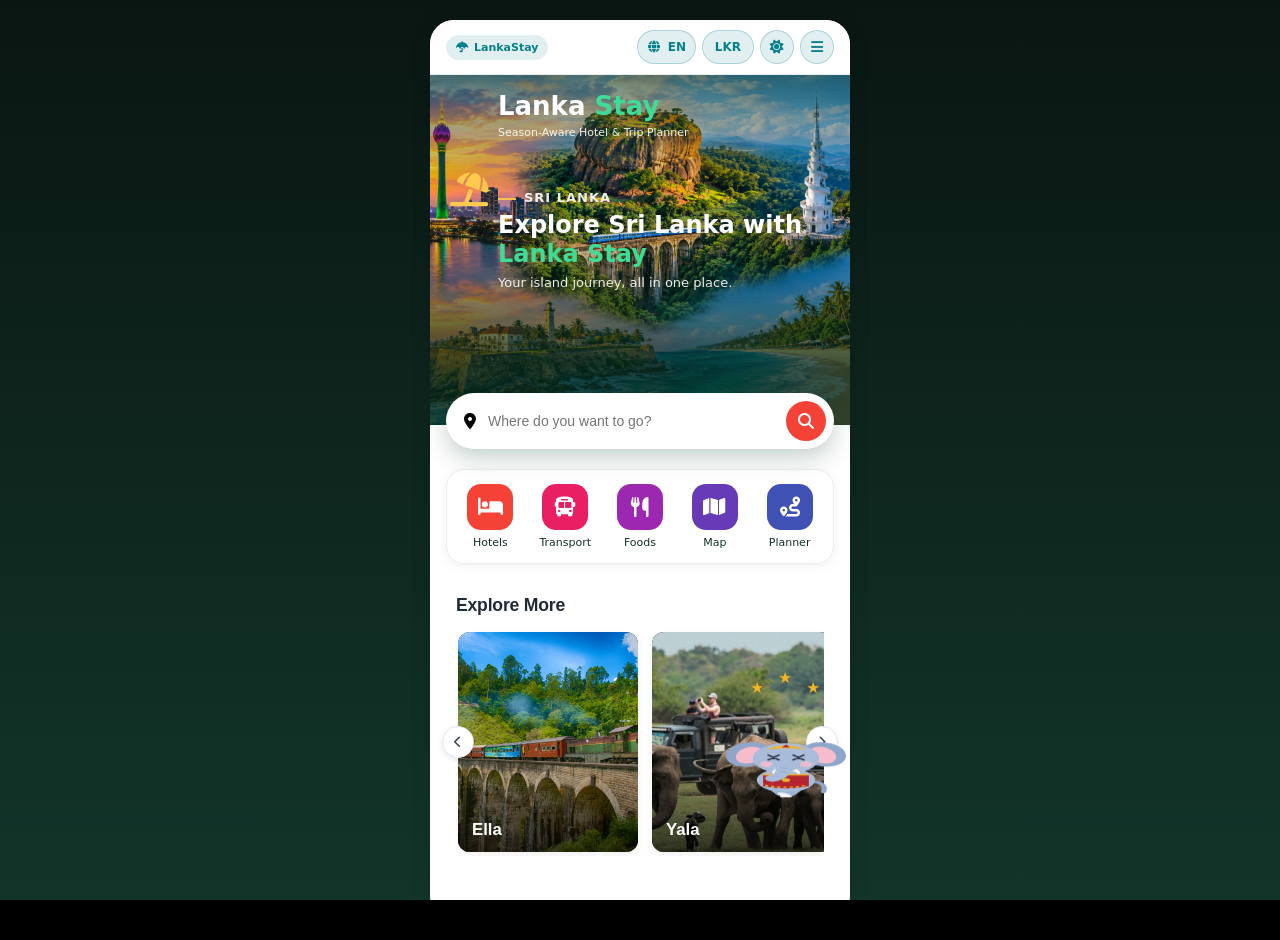
==== commit e40b86d1: "Update index.html" ====
--- a/index.html
+++ b/index.html
@@ -584,64 +584,64 @@
           <div class="icf-ticker-track" id="icfTickerTrack">
             <!-- Airline Item 1 -->
             <div class="icf-airline-item">
-              <span class="icf-airline-code">BA</span>
+              <span class="icf-airline-code">PM</span>
               <div class="icf-airline-info">
-                <span class="icf-airline-name">British Airways</span>
-                <span class="icf-airline-hub">London (LHR)</span>
+                <span class="icf-airline-name">PICK ME</span>
+                <span class="icf-airline-hub">Sri Lanka(LK)</span>
               </div>
             </div>
             <!-- Airline Item 2 -->
             <div class="icf-airline-item">
-              <span class="icf-airline-code">CX</span>
+              <span class="icf-airline-code">U</span>
               <div class="icf-airline-info">
-                <span class="icf-airline-name">Cathay Pacific</span>
-                <span class="icf-airline-hub">Hong Kong (HKG)</span>
+                <span class="icf-airline-name">UBER EATS</span>
+                <span class="icf-airline-hub">Sri Lanka(LK)</span>
               </div>
             </div>
             <!-- Airline Item 3 -->
             <div class="icf-airline-item">
-              <span class="icf-airline-code">MU</span>
+              <span class="icf-airline-code">DA</span>
               <div class="icf-airline-info">
-                <span class="icf-airline-name">China Eastern</span>
-                <span class="icf-airline-hub">Shanghai (PVG)</span>
+                <span class="icf-airline-name">Dialog Axiata</span>
+                <span class="icf-airline-hub">Sri Lanka(LK)</span>
               </div>
             </div>
             <!-- Airline Item 4 -->
             <div class="icf-airline-item">
-              <span class="icf-airline-code">SQ</span>
+              <span class="icf-airline-code">CG</span>
               <div class="icf-airline-info">
-                <span class="icf-airline-name">Singapore Airlines</span>
-                <span class="icf-airline-hub">Changi (SIN)</span>
+                <span class="icf-airline-name">Cinnamon Grand</span>
+                <span class="icf-airline-hub">Sri Lanka(Lk)</span>
               </div>
             </div>
             <!-- Airline Item 5 -->
             <div class="icf-airline-item">
-              <span class="icf-airline-code">EK</span>
+              <span class="icf-airline-code">DT</span>
               <div class="icf-airline-info">
-                <span class="icf-airline-name">Emirates</span>
-                <span class="icf-airline-hub">Dubai (DXB)</span>
+                <span class="icf-airline-name">Dilmah Tea</span>
+                <span class="icf-airline-hub">Sri Lanka(LK)</span>
               </div>
             </div>
             <!-- Duplicate items for smooth infinite loop -->
             <div class="icf-airline-item">
-              <span class="icf-airline-code">BA</span>
+              <span class="icf-airline-code">PS</span>
               <div class="icf-airline-info">
-                <span class="icf-airline-name">British Airways</span>
-                <span class="icf-airline-hub">London (LHR)</span>
+                <span class="icf-airline-name">Plam Stay</span>
+                <span class="icf-airline-hub">Sri Lanka(LK)</span>
               </div>
             </div>
             <div class="icf-airline-item">
-              <span class="icf-airline-code">CX</span>
+              <span class="icf-airline-code">UC</span>
               <div class="icf-airline-info">
-                <span class="icf-airline-name">Cathay Pacific</span>
-                <span class="icf-airline-hub">Hong Kong (HKG)</span>
+                <span class="icf-airline-name">Urban Cab</span>
+                <span class="icf-airline-hub">Sri Lanka(LK)</span>
               </div>
             </div>
             <div class="icf-airline-item">
-              <span class="icf-airline-code">MU</span>
+              <span class="icf-airline-code">B</span>
               <div class="icf-airline-info">
-                <span class="icf-airline-name">China Eastern</span>
-                <span class="icf-airline-hub">Shanghai (PVG)</span>
+                <span class="icf-airline-name">Booking.Com</span>
+                <span class="icf-airline-hub">UK</span>
               </div>
             </div>
           </div>
@@ -811,59 +811,93 @@
   <script src="knowledge.js"></script>
   <script src="elephant-bot.js"></script>
   <script>
-    document.addEventListener('DOMContentLoaded', () => {
-      const track = document.getElementById('icfCardsTrack');
-      const prevBtn = document.getElementById('icfPrevBtn');
-      const nextBtn = document.getElementById('icfNextBtn');
-
-      if (!track || !prevBtn || !nextBtn) return;
-
-      let currentIndex = 0;
-
-      function getCardsPerView() {
+    document.addEventListener('DOMContentLoaded', () => { 
+    const track = document.getElementById('icfCardsTrack');
+    const prevBtn = document.getElementById('icfPrevBtn');
+    const nextBtn = document.getElementById('icfNextBtn');
+    const sliderWrapper = document.querySelector('.icf-slider-wrapper');
+    
+    if (!track || !prevBtn || !nextBtn) return;
+
+    let currentIndex = 0;
+    let autoPlayTimer = null;
+    const autoPlayInterval = 3000; // Time in milliseconds (3000ms = 3 seconds)
+
+    function getCardsPerView() {
         if (window.innerWidth <= 480) return 1;
         if (window.innerWidth <= 768) return 2;
         return 3;
-      }
-
-      function updateSlider() {
+    }
+
+    function updateSlider() {
         const cardWidth = track.querySelector('.icf-destination-card').offsetWidth;
         const gap = 14;
         const maxIndex = Math.max(0, track.children.length - getCardsPerView());
-
+        
         if (currentIndex > maxIndex) {
-          currentIndex = maxIndex;
+            currentIndex = maxIndex;
         }
 
         const moveAmount = currentIndex * (cardWidth + gap);
         track.style.transform = `translateX(-${moveAmount}px)`;
-      }
-
-      nextBtn.addEventListener('click', () => {
+    }
+
+    function moveToNextSlide() {
         const maxIndex = track.children.length - getCardsPerView();
         if (currentIndex < maxIndex) {
-          currentIndex++;
-          updateSlider();
+            currentIndex++;
         } else {
-          currentIndex = 0;
-          updateSlider();
+            currentIndex = 0; // Loop back to the beginning
         }
-      });
-
-      prevBtn.addEventListener('click', () => {
+        updateSlider();
+    }
+
+    function moveToPrevSlide() {
         if (currentIndex > 0) {
-          currentIndex--;
-          updateSlider();
+            currentIndex--;
         } else {
-          currentIndex = Math.max(0, track.children.length - getCardsPerView());
-          updateSlider();
+            currentIndex = Math.max(0, track.children.length - getCardsPerView());
         }
-      });
-
-      window.addEventListener('resize', () => {
         updateSlider();
-      });
+    }
+
+    // Start auto sliding
+    function startAutoPlay() {
+        autoPlayTimer = setInterval(moveToNextSlide, autoPlayInterval);
+    }
+
+    // Stop auto sliding (when user hovers mouse over it)
+    function stopAutoPlay() {
+        clearInterval(autoPlayTimer);
+    }
+
+    // Event Listeners for Buttons
+    nextBtn.addEventListener('click', () => {
+        moveToNextSlide();
+        stopAutoPlay();
+        startAutoPlay(); // Reset timer on manual click
     });
+
+    prevBtn.addEventListener('click', () => {
+        moveToPrevSlide();
+        stopAutoPlay();
+        startAutoPlay(); // Reset timer on manual click
+    });
+
+    // Pause auto-play on mouse hover
+    if (sliderWrapper) {
+        sliderWrapper.addEventListener('mouseenter', stopAutoPlay);
+        sliderWrapper.addEventListener('mouseleave', startAutoPlay);
+    }
+
+    // Handle Window Resize Responsiveness
+    window.addEventListener('resize', () => {
+        updateSlider();
+    });
+
+    // Initialize Auto-play
+    startAutoPlay();
+});
   </script>
 </body>
 
--- a/stylego.css
+++ b/stylego.css
@@ -901,9 +901,9 @@
   background: #e74c3c;
   color: white;
   border: 1px solid rgba(255, 255, 255, 0.2);
-  padding: 5px 8px;
+  padding: 12px 16px;
   border-radius: 8px;
-  font-size: 0.7rem;
+  font-size: 0.9rem;
   font-weight: 600;
   cursor: pointer;
   transition: all 0.2s ease;
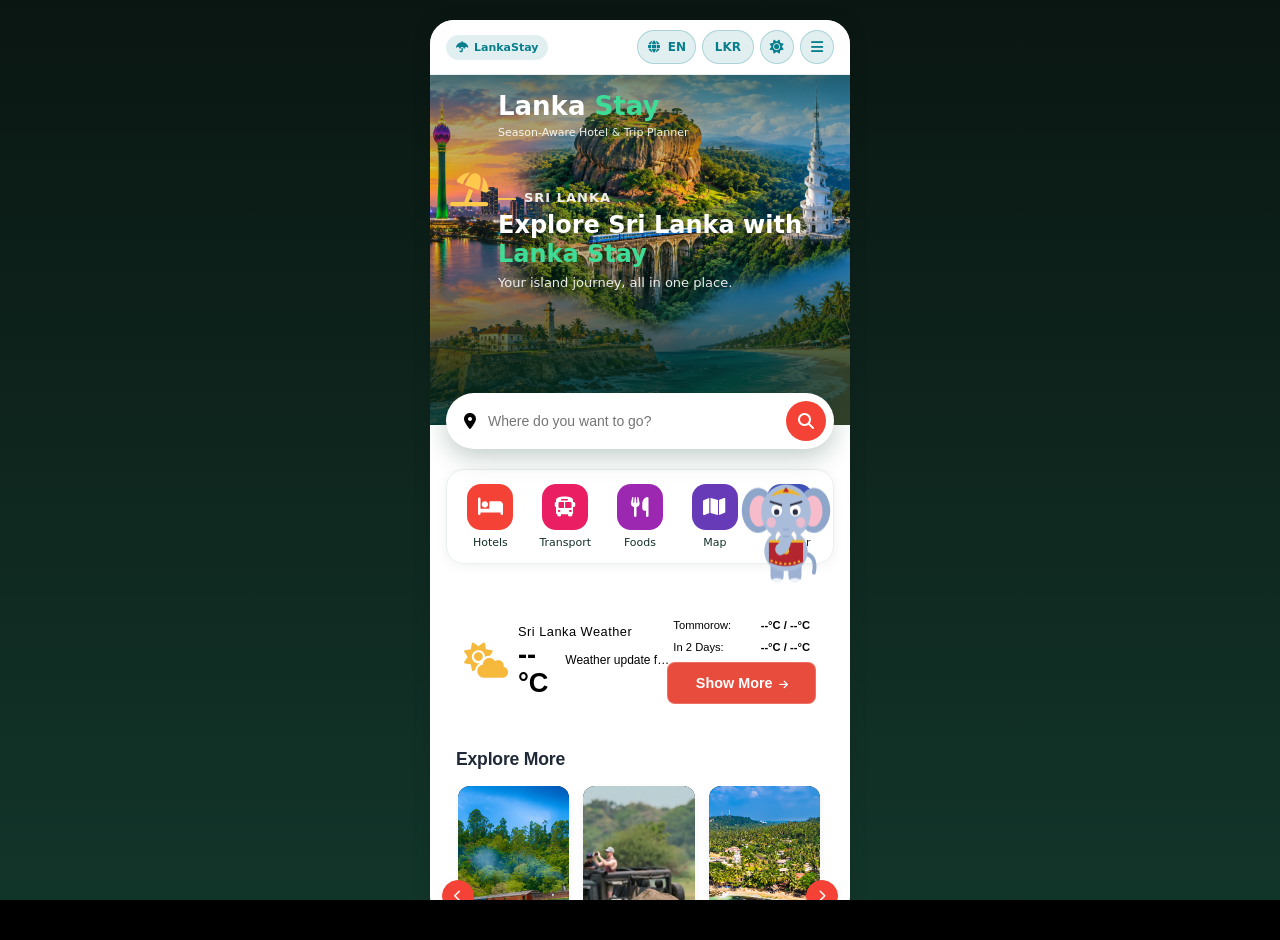
==== commit 4055b4f8: "Update index.html" ====
--- a/index.html
+++ b/index.html
@@ -104,70 +104,7 @@
         <br>
 
 
-        <div class="icf-wrapper">
-
-          <!-- TOP DESTINATIONS CAROUSEL SLIDER -->
-          <section class="icf-destinations-section">
-            <h2 class="icf-section-title">Explore More</h2>
-
-            <div class="icf-slider-wrapper">
-              <!-- Previous Button -->
-              <button class="icf-slider-btn icf-prev-btn" id="icfPrevBtn" aria-label="Previous slide">
-                <i class="fa-solid fa-chevron-left"></i>
-              </button>
-
-              <!-- Cards Track Container -->
-              <div class="icf-cards-viewport">
-                <div class="icf-cards-track" id="icfCardsTrack">
-
-                  <!-- Card 1 -->
-                  <div class="icf-destination-card">
-                    <img src="./images/ellao.avif" alt="Vietnam" class="icf-card-img">
-                    <div class="icf-card-overlay"></div>
-                    <h3 class="icf-card-title">Ella</h3>
-                  </div>
-
-                  <!-- Card 2 -->
-                  <div class="icf-destination-card">
-                    <img src="./images/yalao.jpg" alt="Malaysia" class="icf-card-img">
-                    <div class="icf-card-overlay"></div>
-                    <h3 class="icf-card-title">Yala</h3>
-                  </div>
-
-                  <!-- Card 3 -->
-                  <div class="icf-destination-card">
-                    <img src="./images/miris.jpg" alt="The Maldives" class="icf-card-img">
-                    <div class="icf-card-overlay"></div>
-                    <h3 class="icf-card-title">Mirissa</h3>
-                  </div>
-
-                  <!-- Card 4 -->
-                  <div class="icf-destination-card">
-                    <img src="./images/ssg.jpg" alt="Thailand" class="icf-card-img">
-                    <div class="icf-card-overlay"></div>
-                    <h3 class="icf-card-title">Sigiriya</h3>
-                  </div>
-
-                  <!-- Card 5 -->
-                  <div class="icf-destination-card">
-                    <img src="./images/glft.webp" alt="Singapore" class="icf-card-img">
-                    <div class="icf-card-overlay"></div>
-                    <h3 class="icf-card-title">Galle</h3>
-                  </div>
-
-                </div>
-              </div>
-
-              <!-- Next Button -->
-              <button class="icf-slider-btn icf-next-btn" id="icfNextBtn" aria-label="Next slide">
-                <i class="fa-solid fa-chevron-right"></i>
-              </button>
-            </div>
-          </section>
-
-        </div>
-
-        <br>
+                <br>
         <div class="weather-compact-card">
           <!-- Left Side: Live Weather -->
           <div class="weather-col left">
@@ -238,8 +175,72 @@
           </div>
         </div>
         <br>
-        <br>
-        <br>
+
+
+        <div class="icf-wrapper">
+
+          <!-- TOP DESTINATIONS CAROUSEL SLIDER -->
+          <section class="icf-destinations-section">
+            <h2 class="icf-section-title">Explore More</h2>
+
+            <div class="icf-slider-wrapper">
+              <!-- Previous Button -->
+              <button class="icf-slider-btn icf-prev-btn" id="icfPrevBtn" aria-label="Previous slide">
+                <i class="fa-solid fa-chevron-left"></i>
+              </button>
+
+              <!-- Cards Track Container -->
+              <div class="icf-cards-viewport">
+                <div class="icf-cards-track" id="icfCardsTrack">
+
+                  <!-- Card 1 -->
+                  <div class="icf-destination-card">
+                    <img src="./images/ellao.avif" alt="Vietnam" class="icf-card-img">
+                    <div class="icf-card-overlay"></div>
+                    <h3 class="icf-card-title">Ella</h3>
+                  </div>
+
+                  <!-- Card 2 -->
+                  <div class="icf-destination-card">
+                    <img src="./images/yalao.jpg" alt="Malaysia" class="icf-card-img">
+                    <div class="icf-card-overlay"></div>
+                    <h3 class="icf-card-title">Yala</h3>
+                  </div>
+
+                  <!-- Card 3 -->
+                  <div class="icf-destination-card">
+                    <img src="./images/miris.jpg" alt="The Maldives" class="icf-card-img">
+                    <div class="icf-card-overlay"></div>
+                    <h3 class="icf-card-title">Mirissa</h3>
+                  </div>
+
+                  <!-- Card 4 -->
+                  <div class="icf-destination-card">
+                    <img src="./images/ssg.jpg" alt="Thailand" class="icf-card-img">
+                    <div class="icf-card-overlay"></div>
+                    <h3 class="icf-card-title">Sigiriya</h3>
+                  </div>
+
+                  <!-- Card 5 -->
+                  <div class="icf-destination-card">
+                    <img src="./images/glft.webp" alt="Singapore" class="icf-card-img">
+                    <div class="icf-card-overlay"></div>
+                    <h3 class="icf-card-title">Galle</h3>
+                  </div>
+
+                </div>
+              </div>
+
+              <!-- Next Button -->
+              <button class="icf-slider-btn icf-next-btn" id="icfNextBtn" aria-label="Next slide">
+                <i class="fa-solid fa-chevron-right"></i>
+              </button>
+            </div>
+          </section>
+
+        </div>
+
+
 
         <section class="ai-fullwidth-banner">
           <div class="ai-banner-content">
@@ -575,7 +576,7 @@
 
       <section class="icf-airlines-section">
         <div class="partner-text">
-          <h2>OUR PARTNERS</h2>
+          <h2>OUR SPONSERS</h2>
         </div>
         <br>
 
--- a/stylego.css
+++ b/stylego.css
@@ -4694,10 +4694,6 @@
   /* Expands smoothly */
 }
 
-
-/* ========================================== */
-/* DARK MODE OVERRIDES FOR FAQ SECTION        */
-/* ========================================== */
 .app.dark-mode .faq-section {
   background-color: #121c17 !important;
   color: #e2f1ea !important;
@@ -4726,7 +4722,6 @@
   /* Green/Mint accent in dark mode */
 }
 
-@import url('https://fonts.googleapis.com/css2?family=Inter:wght@400;500;600;700&display=swap');
 
 .icf-wrapper {
   font-family: 'Inter', sans-serif;
@@ -4848,7 +4843,7 @@
 
 .icf-destination-card {
   position: relative;
-  min-width: 180px;
+  min-width: 60px;
   flex: 0 0 calc(33.333% - 10px);
   height: 220px;
   border-radius: 12px;
@@ -4897,9 +4892,9 @@
   width: 32px;
   height: 32px;
   border-radius: 50%;
-  background-color: white;
-  color: #374151;
-  border: 1px solid #e2e8f0;
+  background-color: #f44336;
+  color: white;
+  border: 1px solid #f44336;
   box-shadow: 0 2px 6px rgba(0, 0, 0, 0.08);
   display: flex;
   align-items: center;
@@ -4911,8 +4906,9 @@
 }
 
 .icf-slider-btn:hover {
-  background-color: #f1f5f9;
-  color: #2563eb;
+  background-color: grey;
+  color: white;
+  border-color: grey;
 }
 
 .icf-prev-btn {
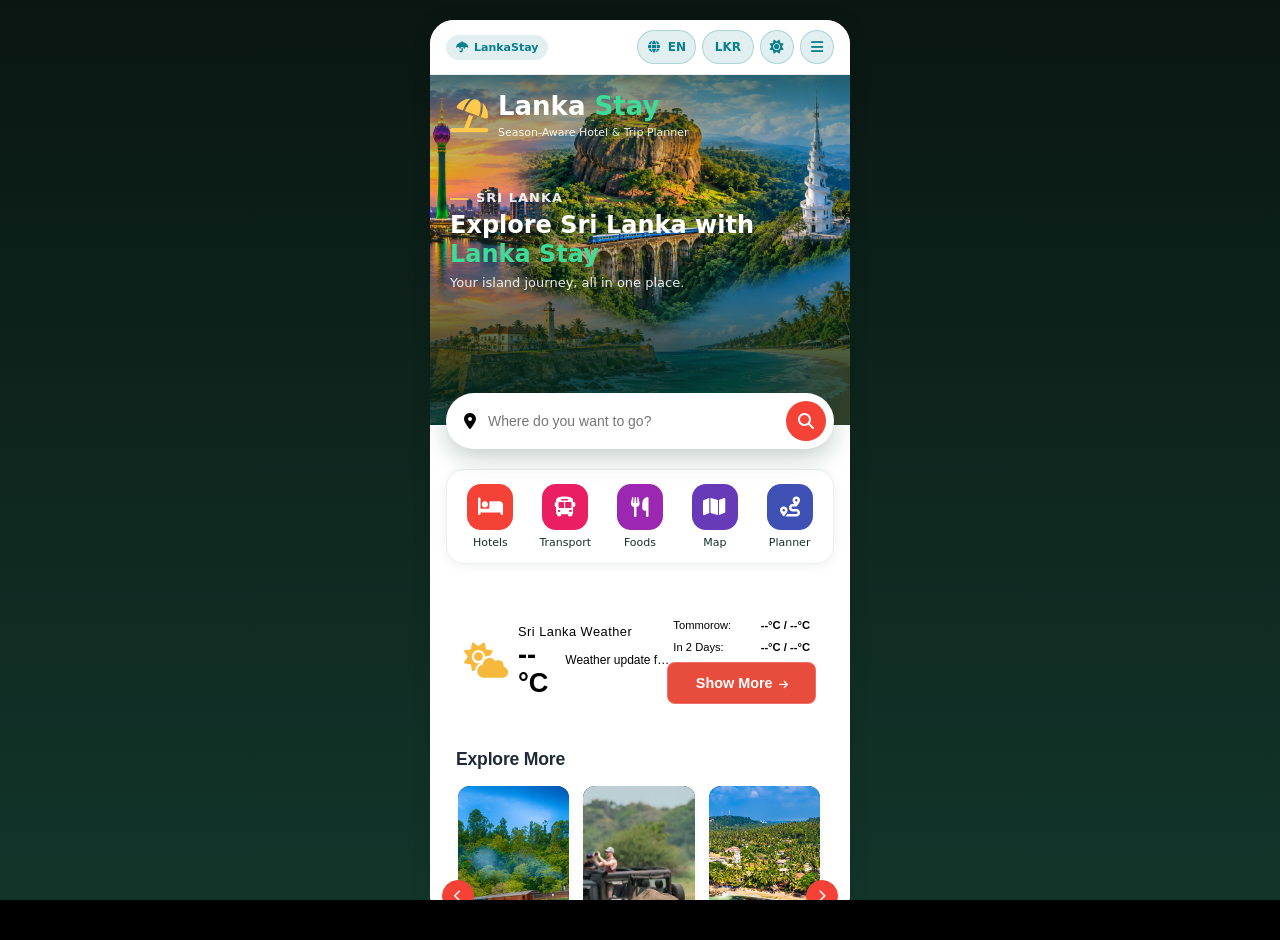
==== commit 7db7225a: "Update index.html" ====
--- a/index.html
+++ b/index.html
@@ -75,6 +75,8 @@
           <div class="brand">
             <h1>Lanka <span>Stay</span></h1>
             <small>Season-Aware Hotel &amp; Trip Planner</small>
+          </div>
+        </div>
 
 
             <p class="kicker">SRI LANKA</p>
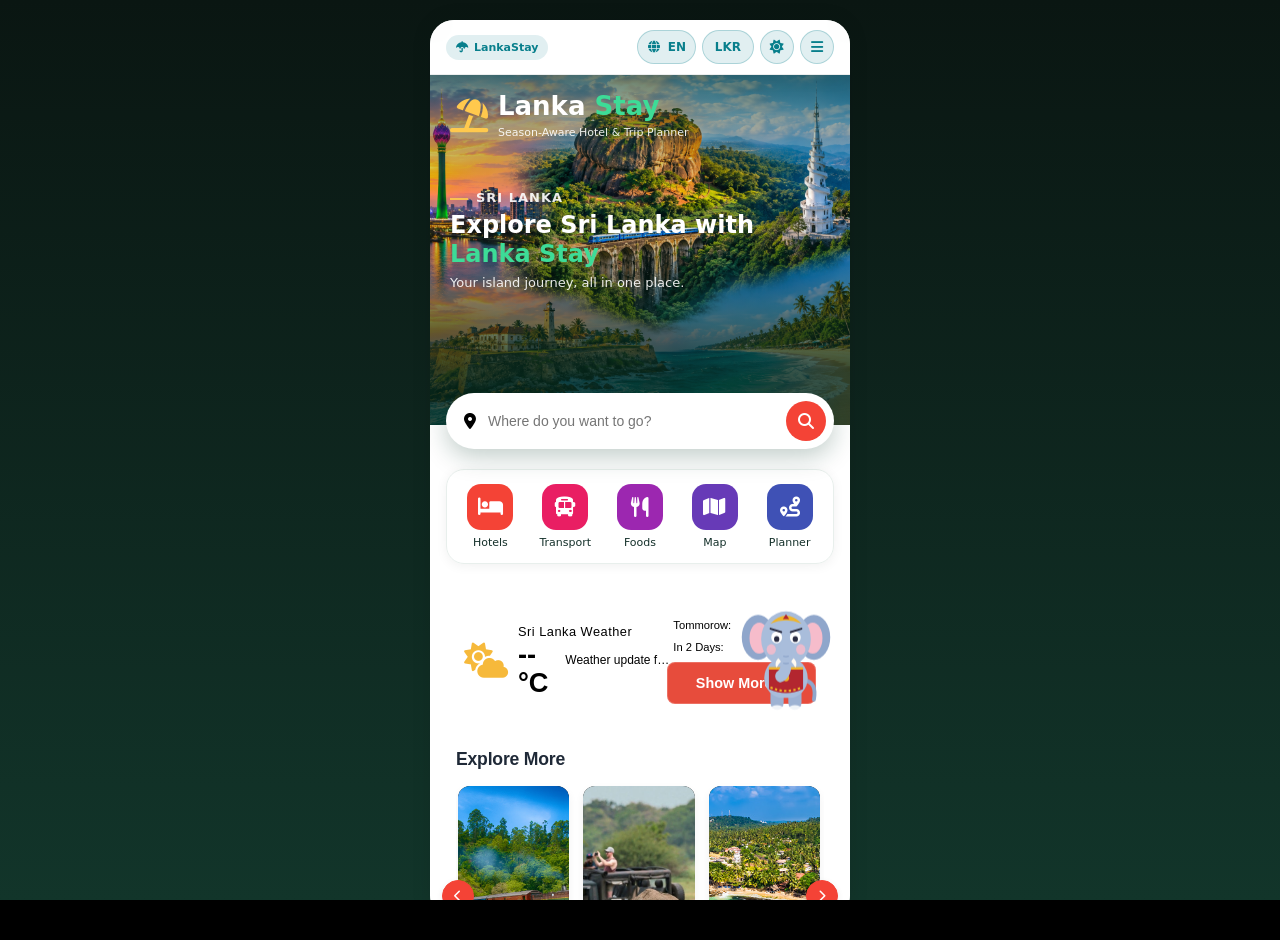
==== commit b7ad5a86: "Update index.html" ====
--- a/index.html
+++ b/index.html
@@ -79,15 +79,15 @@
         </div>
 
 
-            <p class="kicker">SRI LANKA</p>
-            <h2 data-i18n="hero_title">Explore Sri Lanka with <span>Lanka Stay</span></h2>
-            <p data-i18n="hero_sub">Your island journey, all in one place.</p>
-
-            <form class="search-pill" action="explore.html">
-              <i class="fa-solid fa-location-dot"></i>
-              <input type="text" name="q" placeholder="Where do you want to go?" data-i18n="search_placeholder">
-              <button type="submit"><i class="fa-solid fa-magnifying-glass"></i></button>
-            </form>
+        <p class="kicker">SRI LANKA</p>
+        <h2 data-i18n="hero_title">Explore Sri Lanka with <span>Lanka Stay</span></h2>
+        <p data-i18n="hero_sub">Your island journey, all in one place.</p>
+
+        <form class="search-pill" action="explore.html">
+          <i class="fa-solid fa-location-dot"></i>
+          <input type="text" name="q" placeholder="Where do you want to go?" data-i18n="search_placeholder">
+          <button type="submit"><i class="fa-solid fa-magnifying-glass"></i></button>
+        </form>
       </section>
 
       <section class="content">
@@ -106,7 +106,7 @@
         <br>
 
 
-                <br>
+        <br>
         <div class="weather-compact-card">
           <!-- Left Side: Live Weather -->
           <div class="weather-col left">
@@ -574,6 +574,49 @@
           </div>
         </div>
       </section>
+
+
+      <div class="afk-blog-section">
+        <h2 class="afk-section-title">Blogs</h2>
+
+        <div class="afk-blog-container">
+          <!-- Card 1: Mountain Sounds -->
+          <div class="afk-blog-card"
+            style="background-image: url('https://images.unsplash.com/photo-1464822759023-fed622ff2c3b?auto=format&fit=crop&w=800&q=80');">
+            <div class="afk-blog-content">
+              <div>
+                <h3 class="afk-blog-title">Mountain Sounds</h3>
+                <p class="afk-blog-date">January 22, 15:45</p>
+              </div>
+              <a href="#read" class="afk-read-btn">Read More</a>
+            </div>
+          </div>
+
+          <!-- Card 2: The Bahamas -->
+          <div class="afk-blog-card"
+            style="background-image: url('https://images.unsplash.com/photo-1507525428034-b723cf961d3e?auto=format&fit=crop&w=800&q=80');">
+            <div class="afk-blog-content">
+              <div>
+                <h3 class="afk-blog-title">The Bahamas</h3>
+                <p class="afk-blog-date">January 25, 10:00</p>
+              </div>
+              <a href="#read" class="afk-read-btn">Read More</a>
+            </div>
+          </div>
+
+          <!-- Card 3: Switzerland -->
+          <div class="afk-blog-card"
+            style="background-image: url('https://images.unsplash.com/photo-1530122037265-a5f1f91d3b99?auto=format&fit=crop&w=800&q=80');">
+            <div class="afk-blog-content">
+              <div>
+                <h3 class="afk-blog-title">Switzerland</h3>
+                <p class="afk-blog-date">January 27, 12:10</p>
+              </div>
+              <a href="#read" class="afk-read-btn">Read More</a>
+            </div>
+          </div>
+        </div>
+      </div>
 
 
       <section class="icf-airlines-section">
@@ -814,93 +857,93 @@
   <script src="knowledge.js"></script>
   <script src="elephant-bot.js"></script>
   <script>
-    document.addEventListener('DOMContentLoaded', () => { 
-    const track = document.getElementById('icfCardsTrack');
-    const prevBtn = document.getElementById('icfPrevBtn');
-    const nextBtn = document.getElementById('icfNextBtn');
-    const sliderWrapper = document.querySelector('.icf-slider-wrapper');
-    
-    if (!track || !prevBtn || !nextBtn) return;
-
-    let currentIndex = 0;
-    let autoPlayTimer = null;
-    const autoPlayInterval = 3000; // Time in milliseconds (3000ms = 3 seconds)
-
-    function getCardsPerView() {
+    document.addEventListener('DOMContentLoaded', () => {
+      const track = document.getElementById('icfCardsTrack');
+      const prevBtn = document.getElementById('icfPrevBtn');
+      const nextBtn = document.getElementById('icfNextBtn');
+      const sliderWrapper = document.querySelector('.icf-slider-wrapper');
+
+      if (!track || !prevBtn || !nextBtn) return;
+
+      let currentIndex = 0;
+      let autoPlayTimer = null;
+      const autoPlayInterval = 3000; // Time in milliseconds (3000ms = 3 seconds)
+
+      function getCardsPerView() {
         if (window.innerWidth <= 480) return 1;
         if (window.innerWidth <= 768) return 2;
         return 3;
-    }
-
-    function updateSlider() {
+      }
+
+      function updateSlider() {
         const cardWidth = track.querySelector('.icf-destination-card').offsetWidth;
         const gap = 14;
         const maxIndex = Math.max(0, track.children.length - getCardsPerView());
-        
+
         if (currentIndex > maxIndex) {
-            currentIndex = maxIndex;
+          currentIndex = maxIndex;
         }
 
         const moveAmount = currentIndex * (cardWidth + gap);
         track.style.transform = `translateX(-${moveAmount}px)`;
-    }
-
-    function moveToNextSlide() {
+      }
+
+      function moveToNextSlide() {
         const maxIndex = track.children.length - getCardsPerView();
         if (currentIndex < maxIndex) {
-            currentIndex++;
+          currentIndex++;
         } else {
-            currentIndex = 0; // Loop back to the beginning
+          currentIndex = 0; // Loop back to the beginning
         }
         updateSlider();
-    }
-
-    function moveToPrevSlide() {
+      }
+
+      function moveToPrevSlide() {
         if (currentIndex > 0) {
-            currentIndex--;
+          currentIndex--;
         } else {
-            currentIndex = Math.max(0, track.children.length - getCardsPerView());
+          currentIndex = Math.max(0, track.children.length - getCardsPerView());
         }
         updateSlider();
-    }
-
-    // Start auto sliding
-    function startAutoPlay() {
+      }
+
+      // Start auto sliding
+      function startAutoPlay() {
         autoPlayTimer = setInterval(moveToNextSlide, autoPlayInterval);
-    }
-
-    // Stop auto sliding (when user hovers mouse over it)
-    function stopAutoPlay() {
+      }
+
+      // Stop auto sliding (when user hovers mouse over it)
+      function stopAutoPlay() {
         clearInterval(autoPlayTimer);
-    }
-
-    // Event Listeners for Buttons
-    nextBtn.addEventListener('click', () => {
+      }
+
+      // Event Listeners for Buttons
+      nextBtn.addEventListener('click', () => {
         moveToNextSlide();
         stopAutoPlay();
         startAutoPlay(); // Reset timer on manual click
-    });
-
-    prevBtn.addEventListener('click', () => {
+      });
+
+      prevBtn.addEventListener('click', () => {
         moveToPrevSlide();
         stopAutoPlay();
         startAutoPlay(); // Reset timer on manual click
-    });
-
-    // Pause auto-play on mouse hover
-    if (sliderWrapper) {
+      });
+
+      // Pause auto-play on mouse hover
+      if (sliderWrapper) {
         sliderWrapper.addEventListener('mouseenter', stopAutoPlay);
         sliderWrapper.addEventListener('mouseleave', startAutoPlay);
-    }
-
-    // Handle Window Resize Responsiveness
-    window.addEventListener('resize', () => {
+      }
+
+      // Handle Window Resize Responsiveness
+      window.addEventListener('resize', () => {
         updateSlider();
+      });
+
+      // Initialize Auto-play
+      startAutoPlay();
     });
-
-    // Initialize Auto-play
-    startAutoPlay();
-});
   </script>
 </body>
 
--- a/stylego.css
+++ b/stylego.css
@@ -4929,8 +4929,9 @@
 
 @media (max-width: 480px) {
   .icf-destination-card {
-    flex: 0 0 80%;
+    flex: 0 0 60%;
     height: 190px;
+    width: 60%;
   }
 }
 
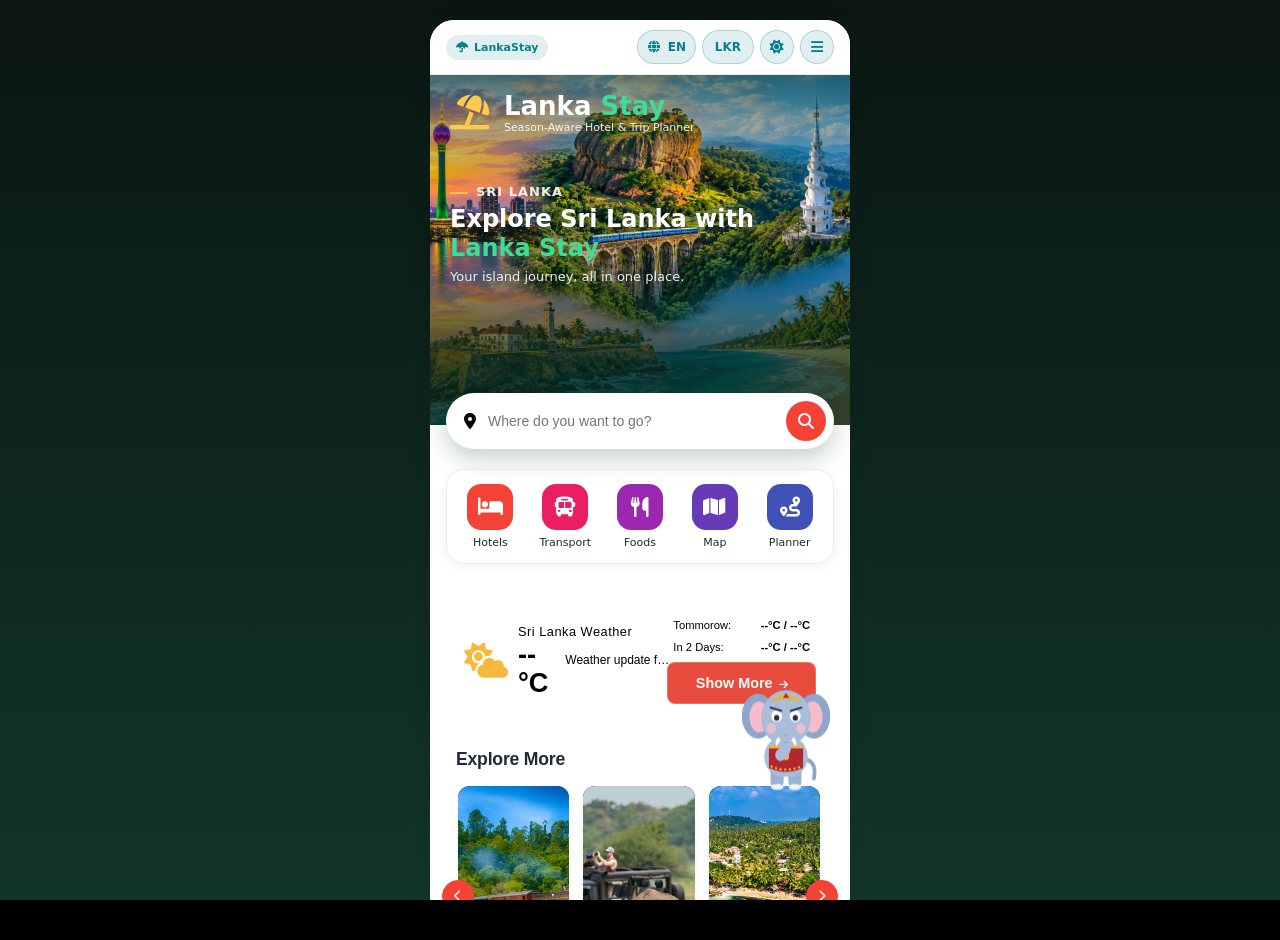
==== commit f137e5f8: "Update index.html" ====
--- a/index.html
+++ b/index.html
@@ -108,7 +108,6 @@
 
         <br>
         <div class="weather-compact-card">
-          <!-- Left Side: Live Weather -->
           <div class="weather-col left">
             <i id="weather-main-icon" class="fa-solid fa-cloud-sun weather-mini-icon"></i>
             <div>
--- a/stylego.css
+++ b/stylego.css
@@ -573,21 +573,25 @@
 .top-bar {
   display: flex;
   align-items: center;
-  gap: 10px;
+  gap: 15px;
 }
 
 .logo-icon {
-  font-size: 34px;
+  font-size: 35px;
   color: #ffc94d;
+  flex-shrink: 0;
 }
 
 .brand {
   flex: 1;
+  flex-direction: column;
+  justify-content: center;
 }
 
 .brand h1 {
   font-size: 26px;
   font-weight: 800;
+  margin: 0;
 }
 
 .brand h1 span {
@@ -597,6 +601,7 @@
 .brand small {
   font-size: 11px;
   opacity: 0.9;
+  display: block;
 }
 
 .icon-btn {
@@ -4843,9 +4848,10 @@
 
 .icf-destination-card {
   position: relative;
-  min-width: 60px;
+  min-width: 80px;
   flex: 0 0 calc(33.333% - 10px);
   height: 220px;
+  width: 80;
   border-radius: 12px;
   overflow: hidden;
   box-shadow: 0 4px 10px rgba(0, 0, 0, 0.06);
@@ -4924,17 +4930,119 @@
   .icf-destination-card {
     flex: 0 0 calc(50% - 8px);
     height: 200px;
+    width: 80;
   }
 }
 
 @media (max-width: 480px) {
   .icf-destination-card {
-    flex: 0 0 60%;
+    flex: 0 0 30%;
     height: 190px;
-    width: 60%;
+    width: 30%;
   }
 }
 
 .partner-text {
   text-align: center;
 }
+
+/* blog section */
+.afk-blog-section {
+  background-color: white;
+  color: black;
+  font-family: 'Segoe UI', Tahoma, Geneva, Verdana, sans-serif;
+  padding: 40px 20px;
+  display: flex;
+  flex-direction: column;
+  align-items: center;
+  min-height: 100vh;
+  box-sizing: border-box;
+}
+
+.afk-section-title {
+  color: black;
+  font-size: 2.2rem;
+  font-weight: 700;
+  text-align: center;
+  margin-bottom: 40px;
+  letter-spacing: 1px;
+  text-transform: uppercase;
+}
+
+.afk-blog-container {
+  display: flex;
+  flex-direction: column;
+  gap: 25px;
+  width: 100%;
+  max-width: 450px;
+}
+
+.afk-blog-card {
+  position: relative;
+  height: 220px;
+  border-radius: 20px;
+  overflow: hidden;
+  box-shadow: 0 10px 25px rgba(0, 0, 0, 0.4);
+  display: flex;
+  flex-direction: column;
+  justify-content: flex-end;
+  padding: 20px;
+  background-size: cover;
+  background-position: center;
+}
+
+/* Dark gradient overlay for text readability */
+.afk-blog-card::before {
+  content: '';
+  position: absolute;
+  top: 0;
+  left: 0;
+  right: 0;
+  bottom: 0;
+  background: linear-gradient(to top, rgba(0, 0, 0, 0.8) 10%, rgba(0, 0, 0, 0.2) 70%);
+  z-index: 1;
+}
+
+/* Card Content Elements */
+.afk-blog-content {
+  position: relative;
+  z-index: 2;
+  display: flex;
+  justify-content: space-between;
+  align-items: flex-end;
+}
+
+.afk-blog-title {
+  color: #ffffff;
+  font-size: 1.4rem;
+  font-weight: 600;
+  margin: 0 0 5px 0;
+  text-shadow: 0 2px 4px rgba(0, 0, 0, 0.5);
+}
+
+.afk-blog-date {
+  color: #d1d5db;
+  font-size: 0.85rem;
+  margin: 0;
+}
+
+/* Normal button replacing the play icon */
+.afk-read-btn {
+  background-color: #ffffff;
+  color: #1a2321;
+  border: none;
+  padding: 8px 16px;
+  border-radius: 20px;
+  font-size: 0.85rem;
+  font-weight: 600;
+  cursor: pointer;
+  transition: background-color 0.3s ease, transform 0.2s ease;
+  text-decoration: none;
+  box-shadow: 0 4px 10px rgba(0, 0, 0, 0.3);
+  white-space: nowrap;
+}
+
+.afk-read-btn:hover {
+  background-color: #e2e8f0;
+  transform: scale(1.05);
+}
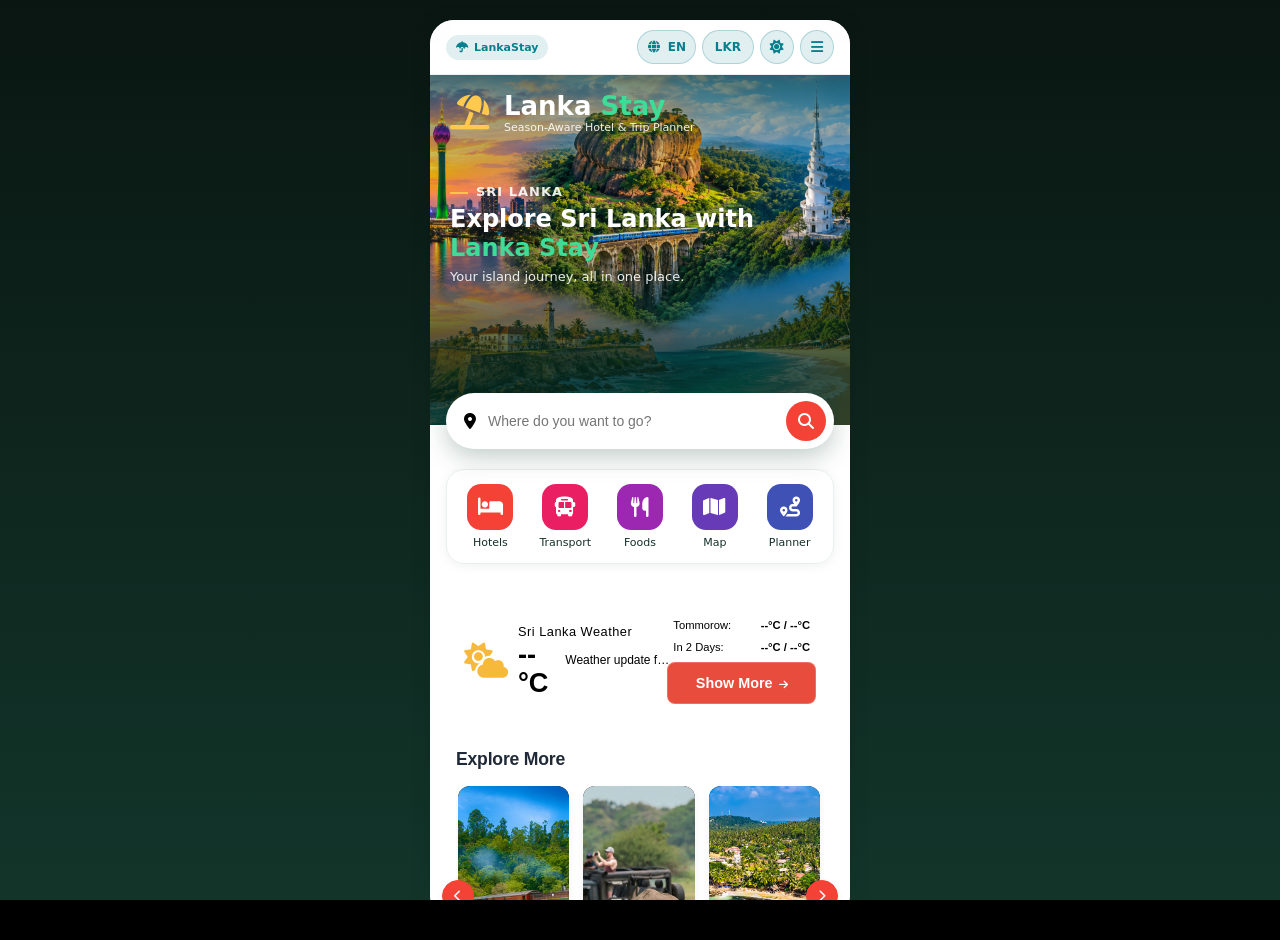
==== commit bfd79281: "Add extra line breaks before footer section" ====
--- a/index.html
+++ b/index.html
@@ -692,6 +692,9 @@
           </div>
         </div>
       </section>
+      <br>
+      <br>
+      <br>
 
       <!-- Mobile App Comprehensive Footer -->
       <footer class="app-footer">
--- a/stylego.css
+++ b/stylego.css
@@ -4936,9 +4936,9 @@
 
 @media (max-width: 480px) {
   .icf-destination-card {
-    flex: 0 0 30%;
+    flex: 0 0 160%;
     height: 190px;
-    width: 30%;
+    width: 160%;
   }
 }
 
